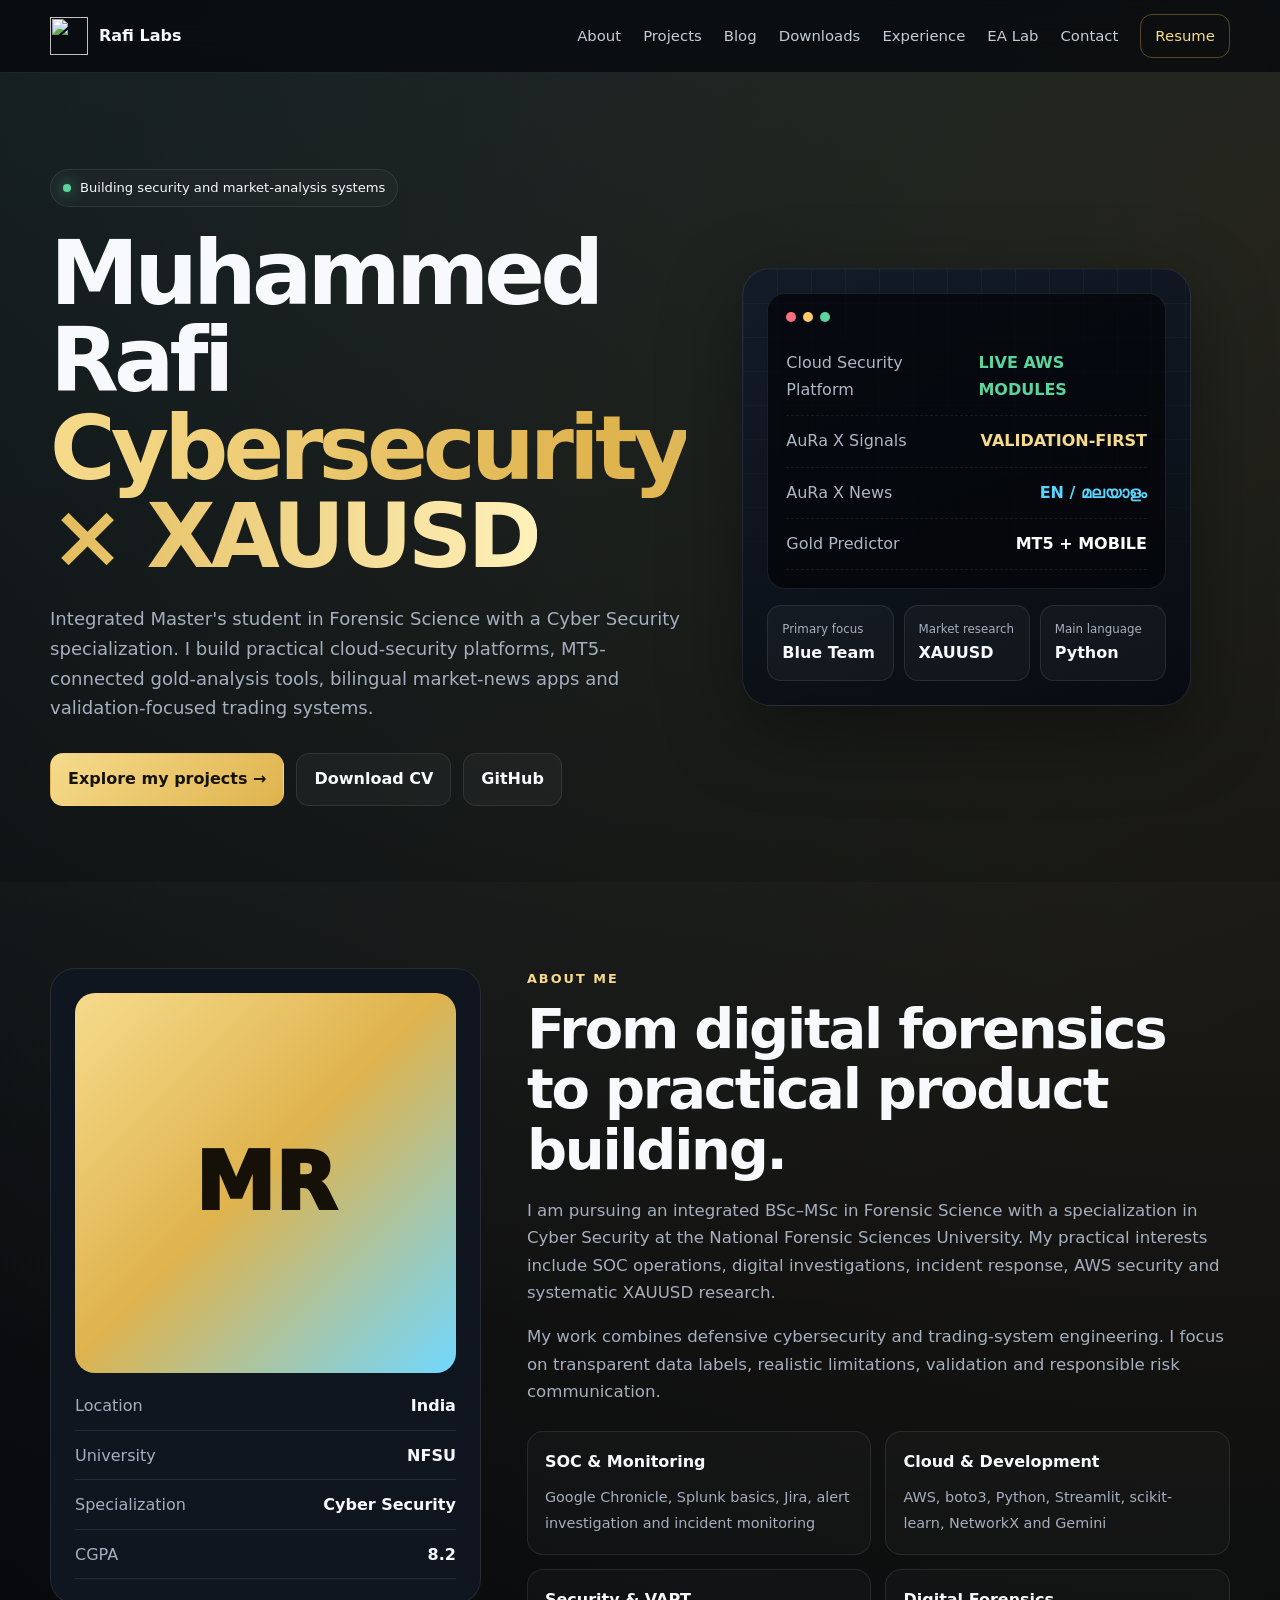
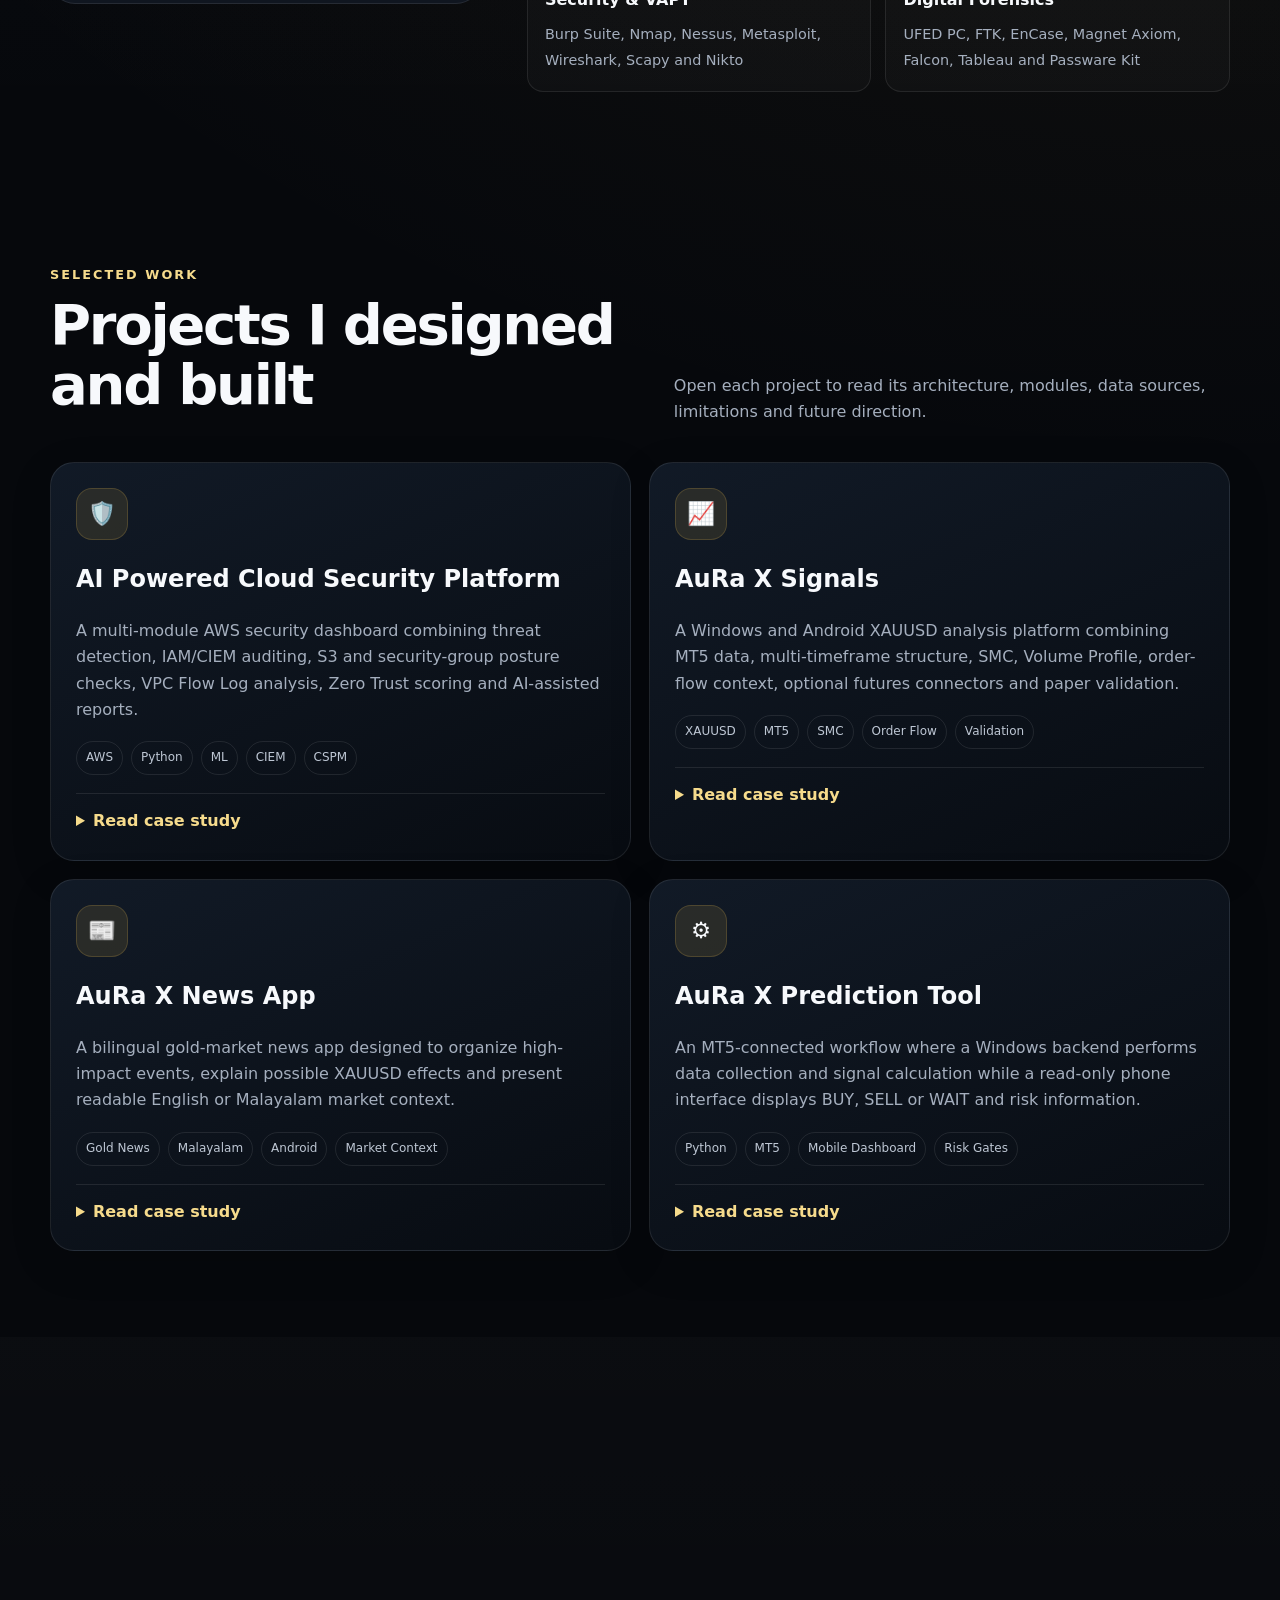
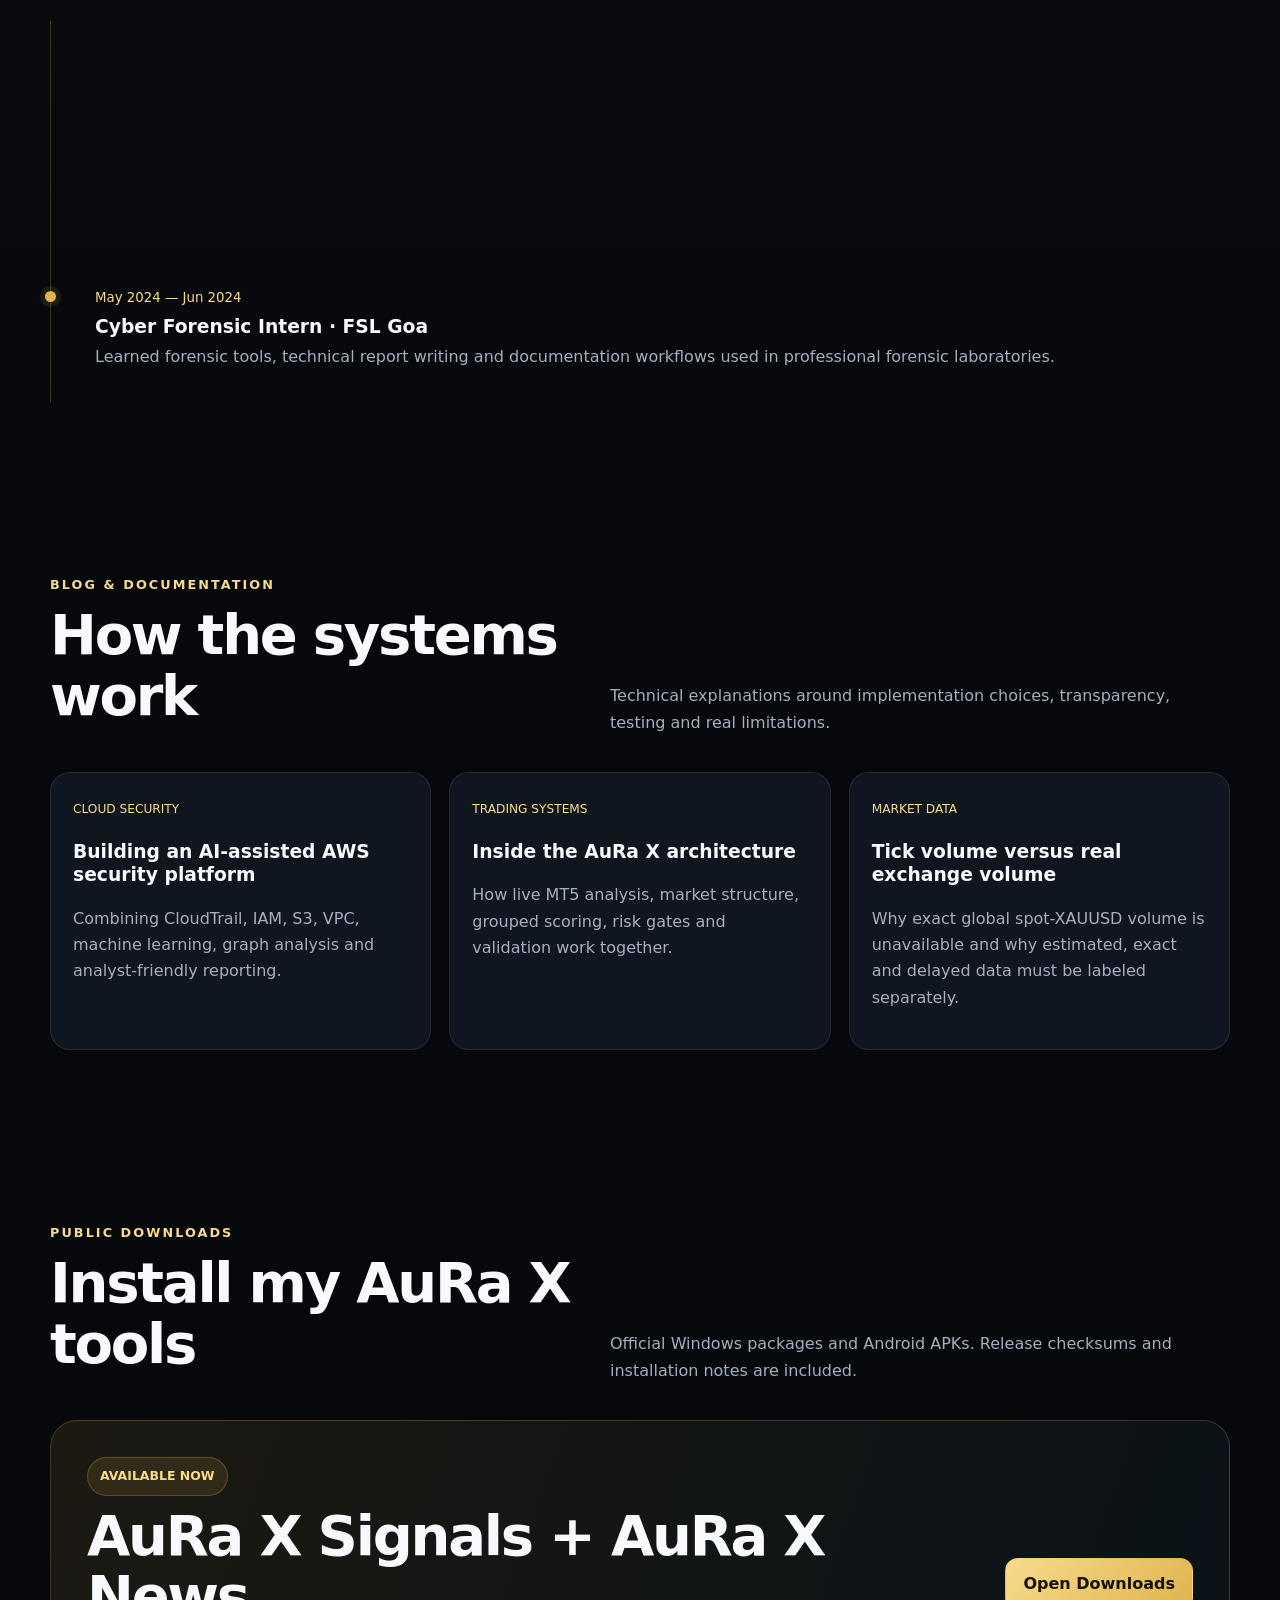
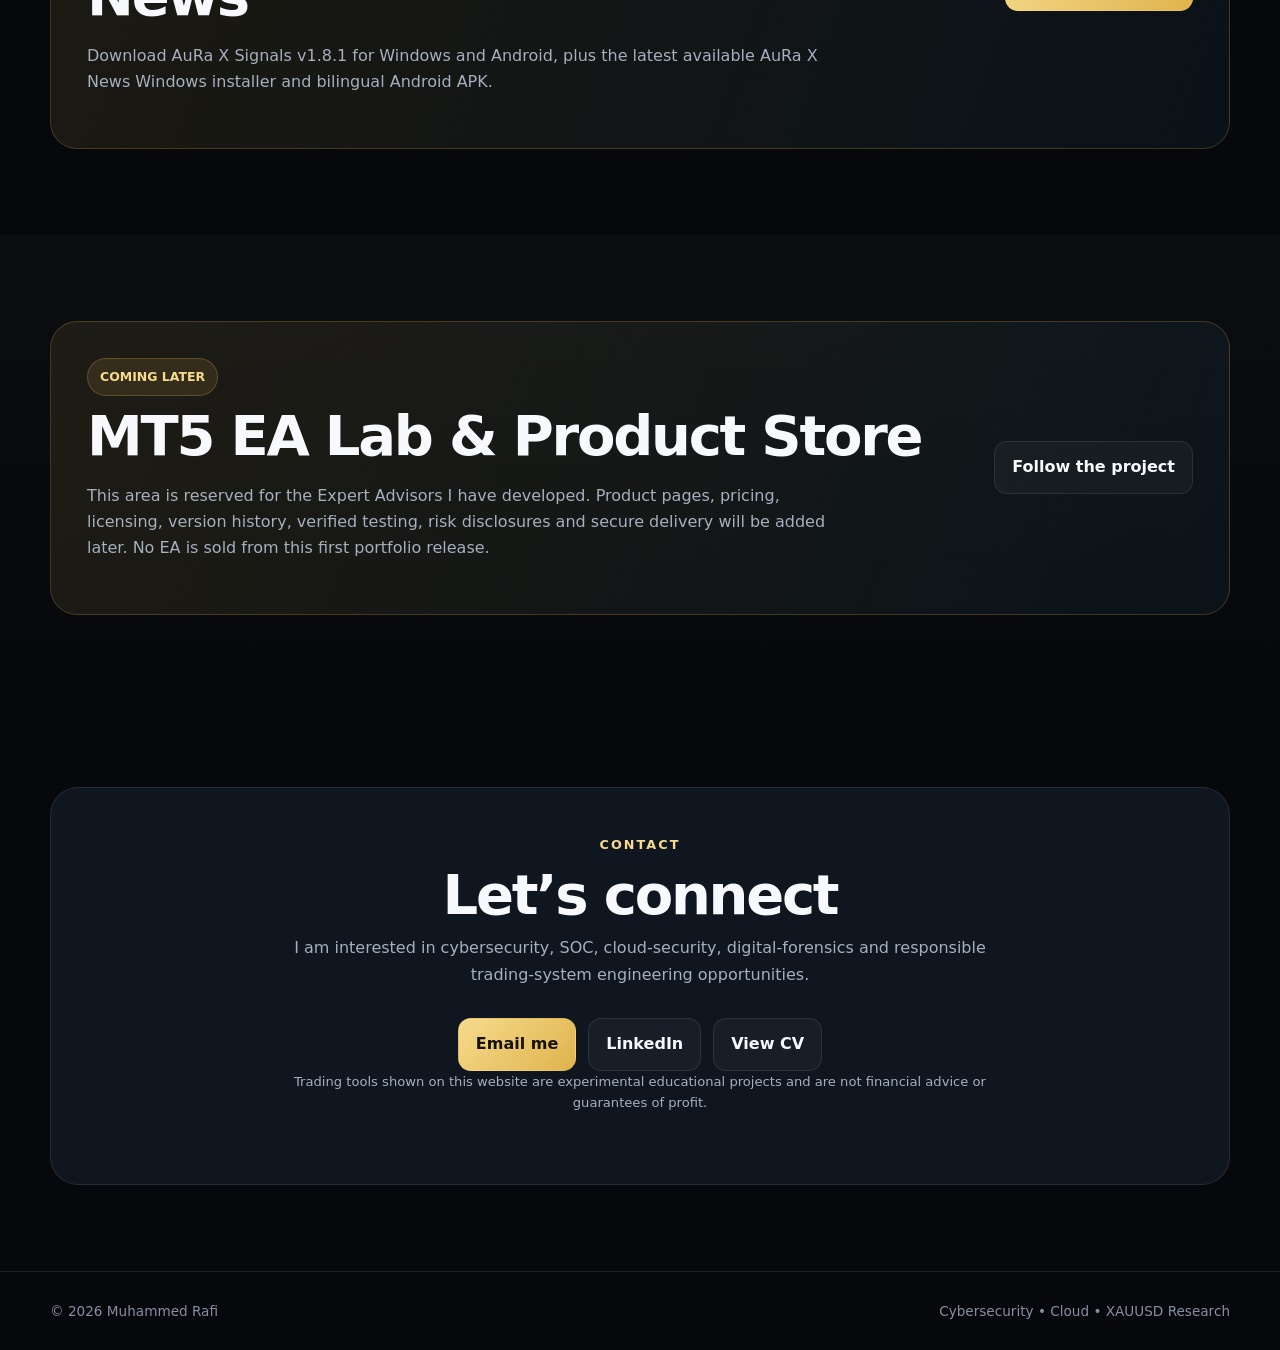
==== index.html @ 415333b8 "Add files via upload" ====
<!doctype html><html lang="en"><head><meta charset="utf-8"><meta name="viewport" content="width=device-width,initial-scale=1"><meta name="description" content="Muhammed Rafi's cybersecurity, cloud security and XAUUSD project portfolio."><meta name="theme-color" content="#06080c"><title>Muhammed Rafi | Cybersecurity & XAUUSD Systems</title><link rel="icon" href="assets/favicon.svg"><link rel="stylesheet" href="styles.css"></head><body><a class="skip" href="#main">Skip to content</a><header class="header"><div class="container nav"><a class="brand" href="#home"><img src="assets/favicon.svg" alt=""><span>Rafi Labs</span></a><button class="menu" aria-label="Open menu" aria-expanded="false">☰</button><nav class="links"><a href="#about">About</a><a href="#projects">Projects</a><a href="#blog">Blog</a><a href="downloads.html">Downloads</a><a href="#experience">Experience</a><a href="#ea">EA Lab</a><a href="#contact">Contact</a><a class="nav-cta" href="assets/Muhammed-Rafi-CV.pdf" target="_blank" rel="noopener">Resume</a></nav></div></header><main id="main"><section class="hero" id="home"><div class="container hero-grid"><div class="reveal"><span class="eyebrow"><span class="dot"></span> Building security and market-analysis systems</span><h1>Muhammed Rafi<br><span class="gradient">Cybersecurity × XAUUSD</span></h1><p class="hero-copy">Integrated Master's student in Forensic Science with a Cyber Security specialization. I build practical cloud-security platforms, MT5-connected gold-analysis tools, bilingual market-news apps and validation-focused trading systems.</p><div class="actions"><a class="btn btn-primary" href="#projects">Explore my projects →</a><a class="btn" href="assets/Muhammed-Rafi-CV.pdf" target="_blank" rel="noopener">Download CV</a><a class="btn" href="https://github.com/klrrafi20-crypto" target="_blank" rel="noopener">GitHub</a></div></div><div class="hero-panel reveal"><div class="terminal"><div class="dots"><i></i><i></i><i></i></div><div class="term"><span>Cloud Security Platform</span><strong class="green">LIVE AWS MODULES</strong></div><div class="term"><span>AuRa X Signals</span><strong class="gold">VALIDATION-FIRST</strong></div><div class="term"><span>AuRa X News</span><strong class="cyan">EN / മലയാളം</strong></div><div class="term"><span>Gold Predictor</span><strong>MT5 + MOBILE</strong></div></div><div class="mini-grid"><div class="mini"><span>Primary focus</span><strong>Blue Team</strong></div><div class="mini"><span>Market research</span><strong>XAUUSD</strong></div><div class="mini"><span>Main language</span><strong>Python</strong></div></div></div></div></section>
<section class="section soft" id="about"><div class="container about-grid"><div class="profile reveal"><div class="avatar">MR</div><div class="meta"><div><span>Location</span><strong>India</strong></div><div><span>University</span><strong>NFSU</strong></div><div><span>Specialization</span><strong>Cyber Security</strong></div><div><span>CGPA</span><strong>8.2</strong></div></div></div><div class="copy reveal"><div class="kicker">About me</div><h2>From digital forensics to practical product building.</h2><p>I am pursuing an integrated BSc–MSc in Forensic Science with a specialization in Cyber Security at the National Forensic Sciences University. My practical interests include SOC operations, digital investigations, incident response, AWS security and systematic XAUUSD research.</p><p>My work combines defensive cybersecurity and trading-system engineering. I focus on transparent data labels, realistic limitations, validation and responsible risk communication.</p><div class="skills"><div class="skill"><strong>SOC & Monitoring</strong><span>Google Chronicle, Splunk basics, Jira, alert investigation and incident monitoring</span></div><div class="skill"><strong>Cloud & Development</strong><span>AWS, boto3, Python, Streamlit, scikit-learn, NetworkX and Gemini</span></div><div class="skill"><strong>Security & VAPT</strong><span>Burp Suite, Nmap, Nessus, Metasploit, Wireshark, Scapy and Nikto</span></div><div class="skill"><strong>Digital Forensics</strong><span>UFED PC, FTK, EnCase, Magnet Axiom, Falcon, Tableau and Passware Kit</span></div></div></div></div></section>
<section class="section" id="projects"><div class="container"><div class="head reveal"><div><div class="kicker">Selected work</div><h2>Projects I designed and built</h2></div><p>Open each project to read its architecture, modules, data sources, limitations and future direction.</p></div><div class="projects">
<article class="card reveal"><div class="icon">🛡️</div><h3>AI Powered Cloud Security Platform</h3><p>A multi-module AWS security dashboard combining threat detection, IAM/CIEM auditing, S3 and security-group posture checks, VPC Flow Log analysis, Zero Trust scoring and AI-assisted reports.</p><div class="tags"><span class="tag">AWS</span><span class="tag">Python</span><span class="tag">ML</span><span class="tag">CIEM</span><span class="tag">CSPM</span></div><details class="details"><summary>Read case study</summary><h4>Core modules</h4><ul><li>CloudTrail threat detection with supervised and unsupervised paths</li><li>IAM audit, over-privilege and shadow-admin checks</li><li>S3 public-exposure and security-group scans</li><li>VPC Flow Log analysis and Zero Trust identity scoring</li><li>AI-generated explanations and incident summaries</li></ul><div class="arch"><div class="node">AWS IAM · S3 · EC2 · VPC · CloudTrail</div><div class="arrow">↓</div><div class="node">boto3 + feature engineering</div><div class="arrow">↓</div><div class="node">Random Forest · Isolation Forest · rule checks</div><div class="arrow">↓</div><div class="node">Streamlit dashboard + Gemini reports</div></div><p>The supervised login classifier uses synthetic data, while real CloudTrail activity uses anomaly detection and rules. It is a portfolio project, not a managed production security service.</p><img class="graph" src="assets/iam-relationship-graph.png" alt="IAM user to policy relationship graph"></details></article>
<article class="card reveal"><div class="icon">📈</div><h3>AuRa X Signals</h3><p>A Windows and Android XAUUSD analysis platform combining MT5 data, multi-timeframe structure, SMC, Volume Profile, order-flow context, optional futures connectors and paper validation.</p><div class="tags"><span class="tag">XAUUSD</span><span class="tag">MT5</span><span class="tag">SMC</span><span class="tag">Order Flow</span><span class="tag">Validation</span></div><details class="details"><summary>Read case study</summary><h4>Main tabs</h4><ul><li>Dashboard and Trade Plan</li><li>Multi-Timeframe Analysis</li><li>Smart Money and Volume Profile</li><li>Order Flow Lab and Global Flow</li><li>Institution Intelligence and Validation</li></ul><div class="arch"><div class="node">MT5 XAUUSD + optional GC/MGC + delayed public context</div><div class="arrow">↓</div><div class="node">Trend · structure · location · live flow</div><div class="arrow">↓</div><div class="node">Grouped scoring + data-quality gates</div><div class="arrow">↓</div><div class="node">BUY · SELL · WAIT + paper journal</div></div><p>MT5 XAUUSD volume is labeled as broker-specific activity. Exact futures volume is shown only when a legitimate source is connected. Delayed CFTC, SEC or LBMA data is treated as context rather than a live entry trigger.</p></details></article>
<article class="card reveal"><div class="icon">📰</div><h3>AuRa X News App</h3><p>A bilingual gold-market news app designed to organize high-impact events, explain possible XAUUSD effects and present readable English or Malayalam market context.</p><div class="tags"><span class="tag">Gold News</span><span class="tag">Malayalam</span><span class="tag">Android</span><span class="tag">Market Context</span></div><details class="details"><summary>Read case study</summary><ul><li>High-impact event categorization</li><li>USD, yield, inflation and central-bank context</li><li>English and Malayalam explanations</li><li>Desktop and mobile-friendly news cards</li><li>Clear separation between facts, interpretation and uncertainty</li></ul><p>The app explains scenarios; it does not turn a headline into a guaranteed BUY or SELL signal.</p></details></article>
<article class="card reveal"><div class="icon">⚙️</div><h3>AuRa X Prediction Tool</h3><p>An MT5-connected workflow where a Windows backend performs data collection and signal calculation while a read-only phone interface displays BUY, SELL or WAIT and risk information.</p><div class="tags"><span class="tag">Python</span><span class="tag">MT5</span><span class="tag">Mobile Dashboard</span><span class="tag">Risk Gates</span></div><details class="details"><summary>Read case study</summary><div class="arch"><div class="node">MT5 price, candles, spread and tick activity</div><div class="arrow">↓</div><div class="node">Python feature calculations</div><div class="arrow">↓</div><div class="node">Grouped decision engine</div><div class="arrow">↓</div><div class="node">Spread, freshness and conflict gates</div><div class="arrow">↓</div><div class="node">Windows API → Android read-only display</div></div><p>The phone does not calculate a separate percentage. It displays the same backend result, reducing desktop/phone inconsistency. Weak or conflicting conditions should produce WAIT.</p></details></article>
</div></div></section>
<section class="section soft" id="experience"><div class="container"><div class="head reveal"><div><div class="kicker">Experience</div><h2>Security and forensic exposure</h2></div><p>Practical internship experience across SOC monitoring, vulnerability assessment and professional digital-forensics workflows.</p></div><div class="timeline"><article class="reveal"><small>Jan 2026 — May 2026</small><h3>Cyber Forensic Intern · RFSL Thrissur</h3><p>Worked with digital-investigation procedures and tools including UFED PC, Magnet Axiom, FTK, EnCase, Falcon, Tableau and Passware Kit.</p></article><article class="reveal"><small>May 2025 — Jul 2025</small><h3>Cyber Security Intern · Tecplix Technologies</h3><p>Monitored incidents and logs with Google Chronicle, learned Splunk fundamentals, performed assessments with Nessus and Burp Suite and used Jira for collaborative SOC work.</p></article><article class="reveal"><small>May 2024 — Jun 2024</small><h3>Cyber Forensic Intern · FSL Goa</h3><p>Learned forensic tools, technical report writing and documentation workflows used in professional forensic laboratories.</p></article></div></div></section>
<section class="section" id="blog"><div class="container"><div class="head reveal"><div><div class="kicker">Blog & documentation</div><h2>How the systems work</h2></div><p>Technical explanations around implementation choices, transparency, testing and real limitations.</p></div><div class="blog-grid"><article class="post reveal"><span>CLOUD SECURITY</span><h3>Building an AI-assisted AWS security platform</h3><p>Combining CloudTrail, IAM, S3, VPC, machine learning, graph analysis and analyst-friendly reporting.</p></article><article class="post reveal"><span>TRADING SYSTEMS</span><h3>Inside the AuRa X architecture</h3><p>How live MT5 analysis, market structure, grouped scoring, risk gates and validation work together.</p></article><article class="post reveal"><span>MARKET DATA</span><h3>Tick volume versus real exchange volume</h3><p>Why exact global spot-XAUUSD volume is unavailable and why estimated, exact and delayed data must be labeled separately.</p></article></div></div></section>

<section class="section" id="downloads">
  <div class="container">
    <div class="head reveal">
      <div><div class="kicker">Public downloads</div><h2>Install my AuRa X tools</h2></div>
      <p>Official Windows packages and Android APKs. Release checksums and installation notes are included.</p>
    </div>
    <div class="ea reveal">
      <div>
        <span class="status">AVAILABLE NOW</span>
        <h2>AuRa X Signals + AuRa X News</h2>
        <p>Download AuRa X Signals v1.8.1 for Windows and Android, plus the latest available AuRa X News Windows installer and bilingual Android APK.</p>
      </div>
      <a class="btn btn-primary" href="downloads.html">Open Downloads</a>
    </div>
  </div>
</section>
<section class="section soft" id="ea"><div class="container ea reveal"><div><span class="status">COMING LATER</span><h2>MT5 EA Lab & Product Store</h2><p>This area is reserved for the Expert Advisors I have developed. Product pages, pricing, licensing, version history, verified testing, risk disclosures and secure delivery will be added later. No EA is sold from this first portfolio release.</p></div><a class="btn" href="#contact">Follow the project</a></div></section>
<section class="section" id="contact"><div class="container contact reveal"><div class="kicker">Contact</div><h2>Let’s connect</h2><p>I am interested in cybersecurity, SOC, cloud-security, digital-forensics and responsible trading-system engineering opportunities.</p><div class="actions" style="justify-content:center"><a class="btn btn-primary" href="mailto:rafiklrwork@gmail.com">Email me</a><a class="btn" href="https://linkedin.com/in/muhammed-rafi-a1781718a" target="_blank" rel="noopener">LinkedIn</a><a class="btn" href="assets/Muhammed-Rafi-CV.pdf" target="_blank" rel="noopener">View CV</a></div><p class="disclaimer">Trading tools shown on this website are experimental educational projects and are not financial advice or guarantees of profit.</p></div></section></main><footer class="footer"><div class="container footer-row"><div>© <span id="year"></span> Muhammed Rafi</div><div>Cybersecurity • Cloud • XAUUSD Research</div></div></footer><script src="script.js"></script></body></html>
---- styles.css ----
:root{--bg:#06080c;--bg2:#0a0e15;--panel:#101620;--panel2:#141c28;--line:rgba(255,255,255,.09);--text:#f7f9fc;--muted:#a5afbe;--gold:#dfb34d;--gold2:#f6db8c;--cyan:#5ad5ff;--green:#5bd59d;--max:1180px;--shadow:0 24px 80px rgba(0,0,0,.38)}
*{box-sizing:border-box}html{scroll-behavior:smooth}body{margin:0;color:var(--text);background:radial-gradient(circle at 12% -10%,rgba(90,213,255,.12),transparent 29%),radial-gradient(circle at 96% 3%,rgba(223,179,77,.13),transparent 31%),var(--bg);font-family:Inter,ui-sans-serif,system-ui,-apple-system,BlinkMacSystemFont,"Segoe UI",sans-serif;line-height:1.65}a{color:inherit;text-decoration:none}img{max-width:100%;display:block}.container{width:min(var(--max),calc(100% - 36px));margin:auto}.skip{position:absolute;left:-9999px;top:8px;background:#fff;color:#000;padding:8px 12px;z-index:100}.skip:focus{left:8px}.header{position:sticky;top:0;z-index:50;background:rgba(6,8,12,.76);border-bottom:1px solid var(--line);backdrop-filter:blur(18px)}.nav{height:72px;display:flex;align-items:center;justify-content:space-between;gap:24px}.brand{display:flex;align-items:center;gap:11px;font-weight:900}.brand img{width:38px;height:38px}.links{display:flex;align-items:center;gap:22px;font-size:.93rem;color:#c4ccd8}.links a:hover{color:var(--gold2)}.nav-cta{border:1px solid rgba(223,179,77,.35);padding:9px 14px;border-radius:12px;color:var(--gold2)}.menu{display:none;border:0;background:none;color:#fff;font-size:1.55rem}.hero{padding:96px 0 76px}.hero-grid{display:grid;grid-template-columns:1.08fr .92fr;gap:56px;align-items:center}.eyebrow{display:inline-flex;align-items:center;gap:9px;border:1px solid var(--line);border-radius:999px;padding:7px 12px;background:rgba(255,255,255,.025);font-size:.82rem}.dot{width:8px;height:8px;border-radius:50%;background:var(--green);box-shadow:0 0 16px var(--green)}h1{font-size:clamp(2.75rem,7vw,5.7rem);line-height:.98;letter-spacing:-.055em;margin:23px 0}h2{font-size:clamp(2rem,5vw,3.5rem);line-height:1.08;letter-spacing:-.04em;margin:10px 0}h3{line-height:1.25}.gradient{background:linear-gradient(90deg,var(--gold2),var(--gold),#fff1ba);-webkit-background-clip:text;background-clip:text;color:transparent}.hero-copy{max-width:720px;color:var(--muted);font-size:1.13rem}.actions{display:flex;flex-wrap:wrap;gap:12px;margin-top:30px}.btn{display:inline-flex;align-items:center;justify-content:center;gap:8px;border:1px solid var(--line);border-radius:13px;padding:12px 17px;background:rgba(255,255,255,.035);font-weight:800;transition:.2s}.btn:hover{transform:translateY(-2px)}.btn-primary{border-color:transparent;color:#171208;background:linear-gradient(135deg,var(--gold2),var(--gold))}.hero-panel{position:relative;padding:24px;min-height:430px;overflow:hidden;border:1px solid var(--line);border-radius:28px;background:linear-gradient(160deg,rgba(18,27,40,.96),rgba(8,12,18,.97));box-shadow:var(--shadow)}.hero-panel:before{content:"";position:absolute;inset:0;background-image:linear-gradient(rgba(255,255,255,.035) 1px,transparent 1px),linear-gradient(90deg,rgba(255,255,255,.035) 1px,transparent 1px);background-size:34px 34px;mask-image:linear-gradient(to bottom,#000,transparent 90%)}.terminal{position:relative;z-index:2;border:1px solid var(--line);border-radius:18px;background:rgba(3,5,9,.74);padding:18px}.dots{display:flex;gap:7px;margin-bottom:16px}.dots i{width:10px;height:10px;border-radius:50%;background:#5b6574}.dots i:nth-child(1){background:#ff6e80}.dots i:nth-child(2){background:#ffc965}.dots i:nth-child(3){background:#5bd49d}.term{display:flex;justify-content:space-between;gap:15px;border-bottom:1px dashed rgba(255,255,255,.08);padding:12px 0;color:#aeb7c5}.term strong{color:#fff}.term .green{color:var(--green)}.term .gold{color:var(--gold2)}.term .cyan{color:var(--cyan)}.mini-grid{position:relative;z-index:2;display:grid;grid-template-columns:repeat(3,1fr);gap:10px;margin-top:16px}.mini{border:1px solid var(--line);border-radius:14px;background:rgba(255,255,255,.035);padding:14px}.mini span{display:block;color:var(--muted);font-size:.74rem}.section{padding:86px 0}.soft{background:linear-gradient(180deg,rgba(255,255,255,.018),transparent)}.head{display:flex;align-items:end;justify-content:space-between;gap:30px;margin-bottom:36px}.head p{max-width:620px;color:var(--muted);margin:0}.kicker{font-weight:900;font-size:.8rem;letter-spacing:.16em;text-transform:uppercase;color:var(--gold2)}.about-grid{display:grid;grid-template-columns:.76fr 1.24fr;gap:46px;align-items:start}.profile{border:1px solid var(--line);border-radius:25px;background:var(--panel);padding:24px}.avatar{aspect-ratio:1;display:grid;place-items:center;border-radius:20px;font-size:5rem;font-weight:950;color:#151008;background:linear-gradient(135deg,var(--gold2),var(--gold) 48%,#71d8ff)}.meta{display:grid;gap:12px;margin-top:20px}.meta div{display:flex;justify-content:space-between;gap:18px;border-bottom:1px solid var(--line);padding-bottom:10px}.meta span{color:var(--muted)}.copy p{color:var(--muted);font-size:1.04rem}.skills{display:grid;grid-template-columns:repeat(2,1fr);gap:14px;margin-top:26px}.skill{border:1px solid var(--line);border-radius:16px;background:rgba(255,255,255,.025);padding:17px}.skill strong{display:block;margin-bottom:8px}.skill span{font-size:.9rem;color:var(--muted)}.projects{display:grid;grid-template-columns:repeat(2,minmax(0,1fr));gap:18px}.card{border:1px solid var(--line);border-radius:24px;padding:25px;background:linear-gradient(155deg,rgba(18,27,40,.96),rgba(8,12,18,.97));box-shadow:0 12px 40px rgba(0,0,0,.16)}.card h3{font-size:1.5rem}.card p,.card li{color:var(--muted)}.icon{width:52px;height:52px;display:grid;place-items:center;border-radius:16px;font-size:1.4rem;background:rgba(223,179,77,.12);border:1px solid rgba(223,179,77,.2)}.tags{display:flex;flex-wrap:wrap;gap:8px;margin:18px 0}.tag{border:1px solid var(--line);border-radius:999px;padding:6px 9px;color:#bec7d4;font-size:.75rem}.details{margin-top:18px;border-top:1px solid var(--line);padding-top:14px}.details summary{cursor:pointer;color:var(--gold2);font-weight:900}.arch{display:grid;gap:8px;margin:18px 0}.node{text-align:center;font-weight:800;padding:12px;border:1px solid var(--line);border-radius:12px;background:rgba(255,255,255,.035)}.arrow{text-align:center;color:var(--gold)}.graph{margin-top:18px;border-radius:18px;border:1px solid var(--line);background:#fff}.timeline{border-left:1px solid rgba(223,179,77,.25);padding-left:22px}.timeline article{position:relative;padding:0 0 32px 22px}.timeline article:before{content:"";position:absolute;left:-28px;top:7px;width:11px;height:11px;border-radius:50%;background:var(--gold);box-shadow:0 0 0 5px rgba(223,179,77,.1)}.timeline small{color:var(--gold2)}.timeline h3{margin:5px 0}.timeline p{margin:0;color:var(--muted)}.blog-grid{display:grid;grid-template-columns:repeat(3,minmax(0,1fr));gap:18px}.post{border:1px solid var(--line);border-radius:20px;background:var(--panel);padding:22px}.post span{font-size:.76rem;color:var(--gold2)}.post p{color:var(--muted)}.ea{display:grid;grid-template-columns:1fr auto;align-items:center;gap:24px;border:1px solid rgba(223,179,77,.23);border-radius:27px;padding:36px;background:linear-gradient(110deg,rgba(223,179,77,.1),rgba(90,213,255,.05))}.ea p{max-width:760px;color:var(--muted)}.status{display:inline-flex;border:1px solid rgba(223,179,77,.25);border-radius:999px;background:rgba(223,179,77,.12);color:var(--gold2);padding:8px 12px;font-size:.78rem;font-weight:900}.contact{text-align:center;border:1px solid var(--line);border-radius:28px;background:var(--panel);padding:46px}.contact p{max-width:700px;margin:0 auto 24px;color:var(--muted)}.footer{border-top:1px solid var(--line);padding:28px 0;color:#8490a0;font-size:.85rem}.footer-row{display:flex;justify-content:space-between;gap:20px}.reveal{opacity:0;transform:translateY(18px);transition:.55s}.reveal.visible{opacity:1;transform:none}.disclaimer{font-size:.82rem;color:#7f8a99}.table-wrap{overflow:auto;border:1px solid var(--line);border-radius:16px}table{width:100%;min-width:620px;border-collapse:collapse;background:var(--panel)}th,td{text-align:left;padding:12px 14px;border-bottom:1px solid var(--line)}th{color:var(--gold2)}td{color:#b7c1ce}
@media(max-width:930px){.hero-grid,.about-grid{grid-template-columns:1fr}.projects{grid-template-columns:1fr}.blog-grid{grid-template-columns:1fr 1fr}}
@media(max-width:720px){.container{width:min(var(--max),calc(100% - 24px))}.links{display:none;position:absolute;left:12px;right:12px;top:66px;flex-direction:column;align-items:stretch;background:#0d121b;border:1px solid var(--line);border-radius:18px;padding:14px;box-shadow:var(--shadow)}.links.open{display:flex}.menu{display:block}.hero{padding:66px 0 58px}.section{padding:64px 0}.mini-grid,.skills,.blog-grid{grid-template-columns:1fr}.head{display:block}.ea{grid-template-columns:1fr}.contact{padding:30px 20px}.footer-row{display:block}.hero-panel{padding:14px}.term{font-size:.84rem}}
@media(prefers-reduced-motion:reduce){*{transition:none!important;scroll-behavior:auto!important}}


.links a[aria-current="page"]{color:var(--gold2)}
.download-hero{padding-bottom:44px}
.download-section{padding-top:24px}
.download-notice{
 display:grid;grid-template-columns:190px 1fr auto;gap:22px;align-items:center;
 border:1px solid rgba(90,213,255,.22);border-radius:20px;
 background:rgba(90,213,255,.055);padding:22px;margin-bottom:22px
}
.download-notice h3{margin:4px 0 0}.download-notice p{margin:0;color:var(--muted)}
.download-list{display:grid;gap:22px}
.download-product{
 border:1px solid var(--line);border-radius:25px;padding:28px;
 background:linear-gradient(155deg,rgba(18,27,40,.96),rgba(8,12,18,.97));
 box-shadow:0 16px 50px rgba(0,0,0,.2)
}
.download-title{display:flex;gap:18px;align-items:flex-start;margin-bottom:24px}
.download-title .icon{flex:0 0 52px}
.download-title h2{font-size:2rem;margin:8px 0 5px}
.download-title p{margin:0;color:var(--muted)}
.platforms{display:grid;grid-template-columns:repeat(2,minmax(0,1fr));gap:14px}
.platform{
 min-height:270px;display:flex;flex-direction:column;align-items:flex-start;
 border:1px solid var(--line);border-radius:18px;background:rgba(255,255,255,.026);padding:20px
}
.platform>span{font-size:.74rem;letter-spacing:.12em;font-weight:900;color:var(--gold2)}
.platform h3{font-size:1.25rem;margin:10px 0}
.platform p{color:var(--muted);margin:0 0 20px}
.platform .btn{margin-top:auto}
.platform small{color:#7f8a99;margin-top:11px}
.locked{opacity:.92}
.locked-message{border:1px dashed rgba(223,179,77,.3);border-radius:17px;background:rgba(223,179,77,.055);padding:20px}
.locked-message p{margin-bottom:0;color:var(--muted)}
.install-help{
 margin-top:22px;display:grid;grid-template-columns:1fr auto;align-items:center;gap:24px;
 border:1px solid var(--line);border-radius:22px;background:var(--panel);padding:28px
}
.install-help h2{font-size:1.8rem;margin:5px 0}.install-help p{color:var(--muted);margin:0}
@media(max-width:860px){
 .download-notice{grid-template-columns:1fr}
 .platforms{grid-template-columns:1fr}
}
@media(max-width:650px){
 .download-product{padding:20px}
 .download-title{display:block}
 .download-title .icon{margin-bottom:14px}
 .install-help{grid-template-columns:1fr}
}
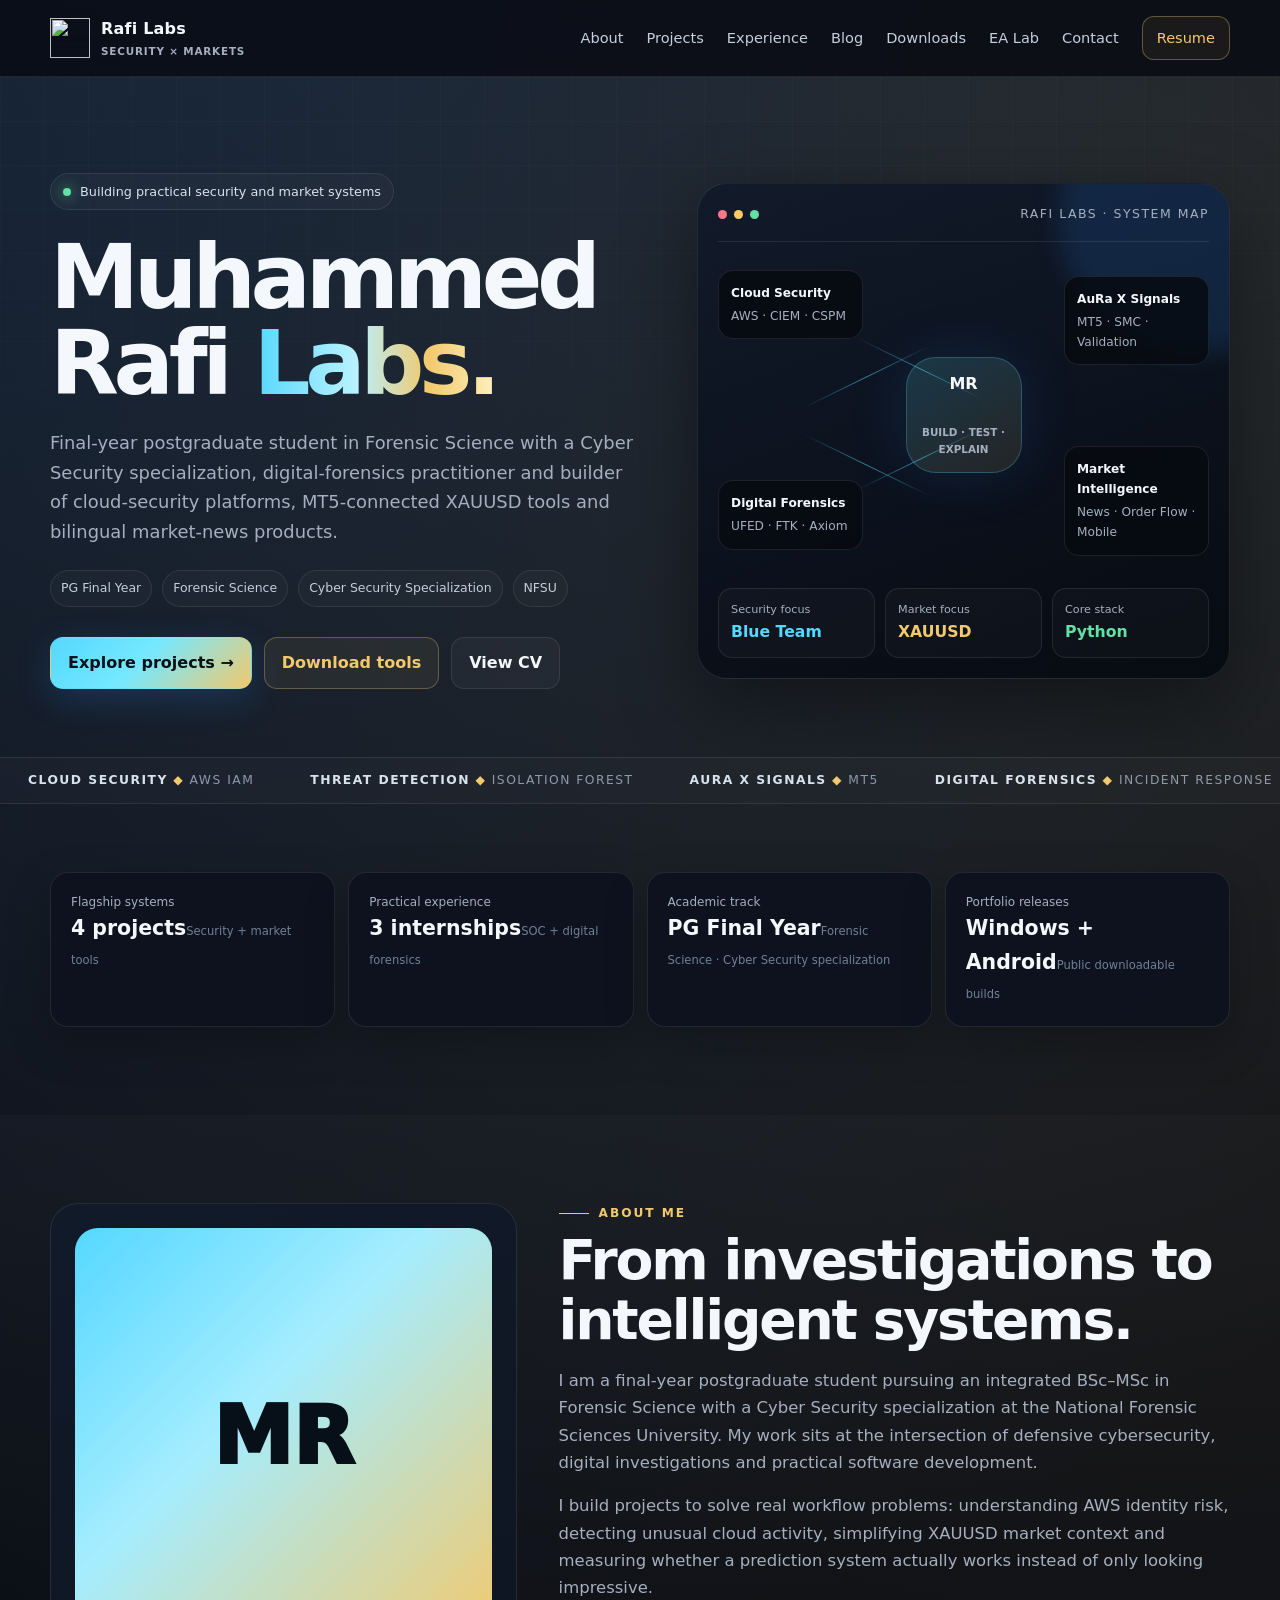
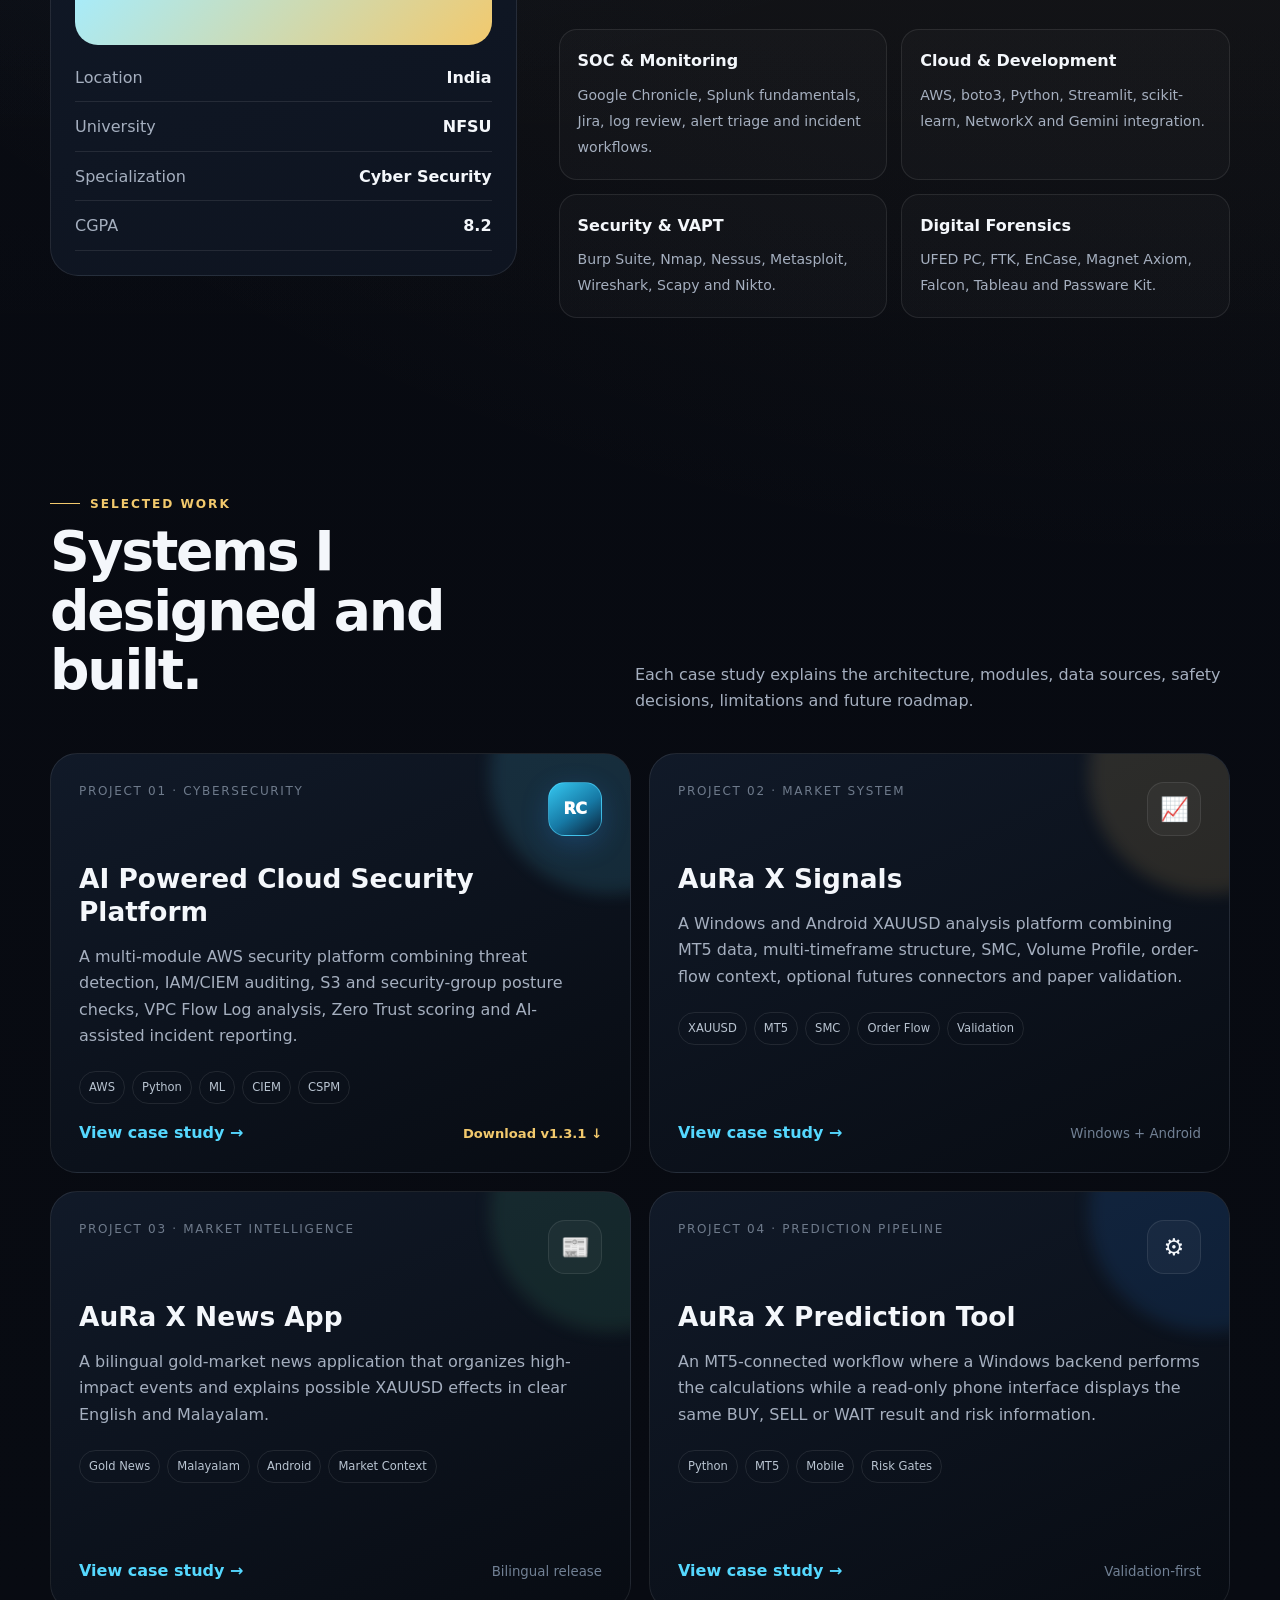
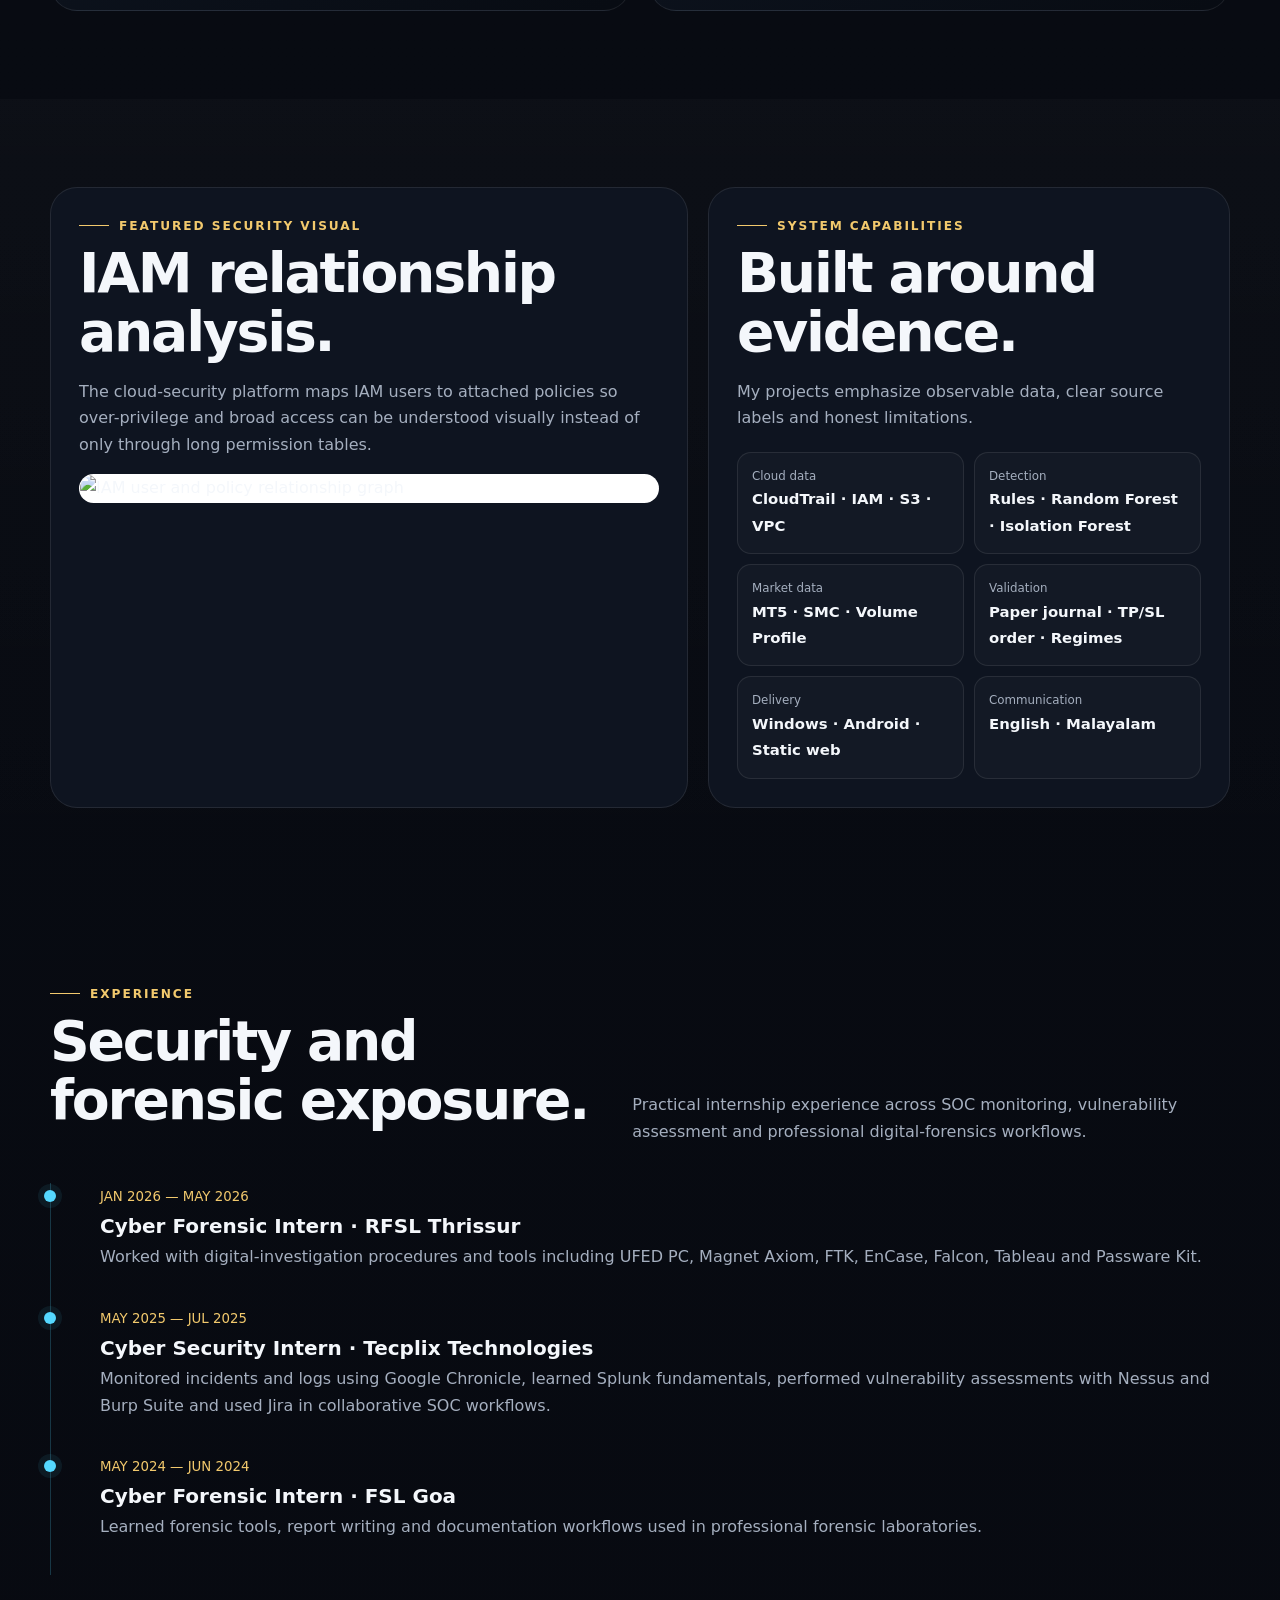
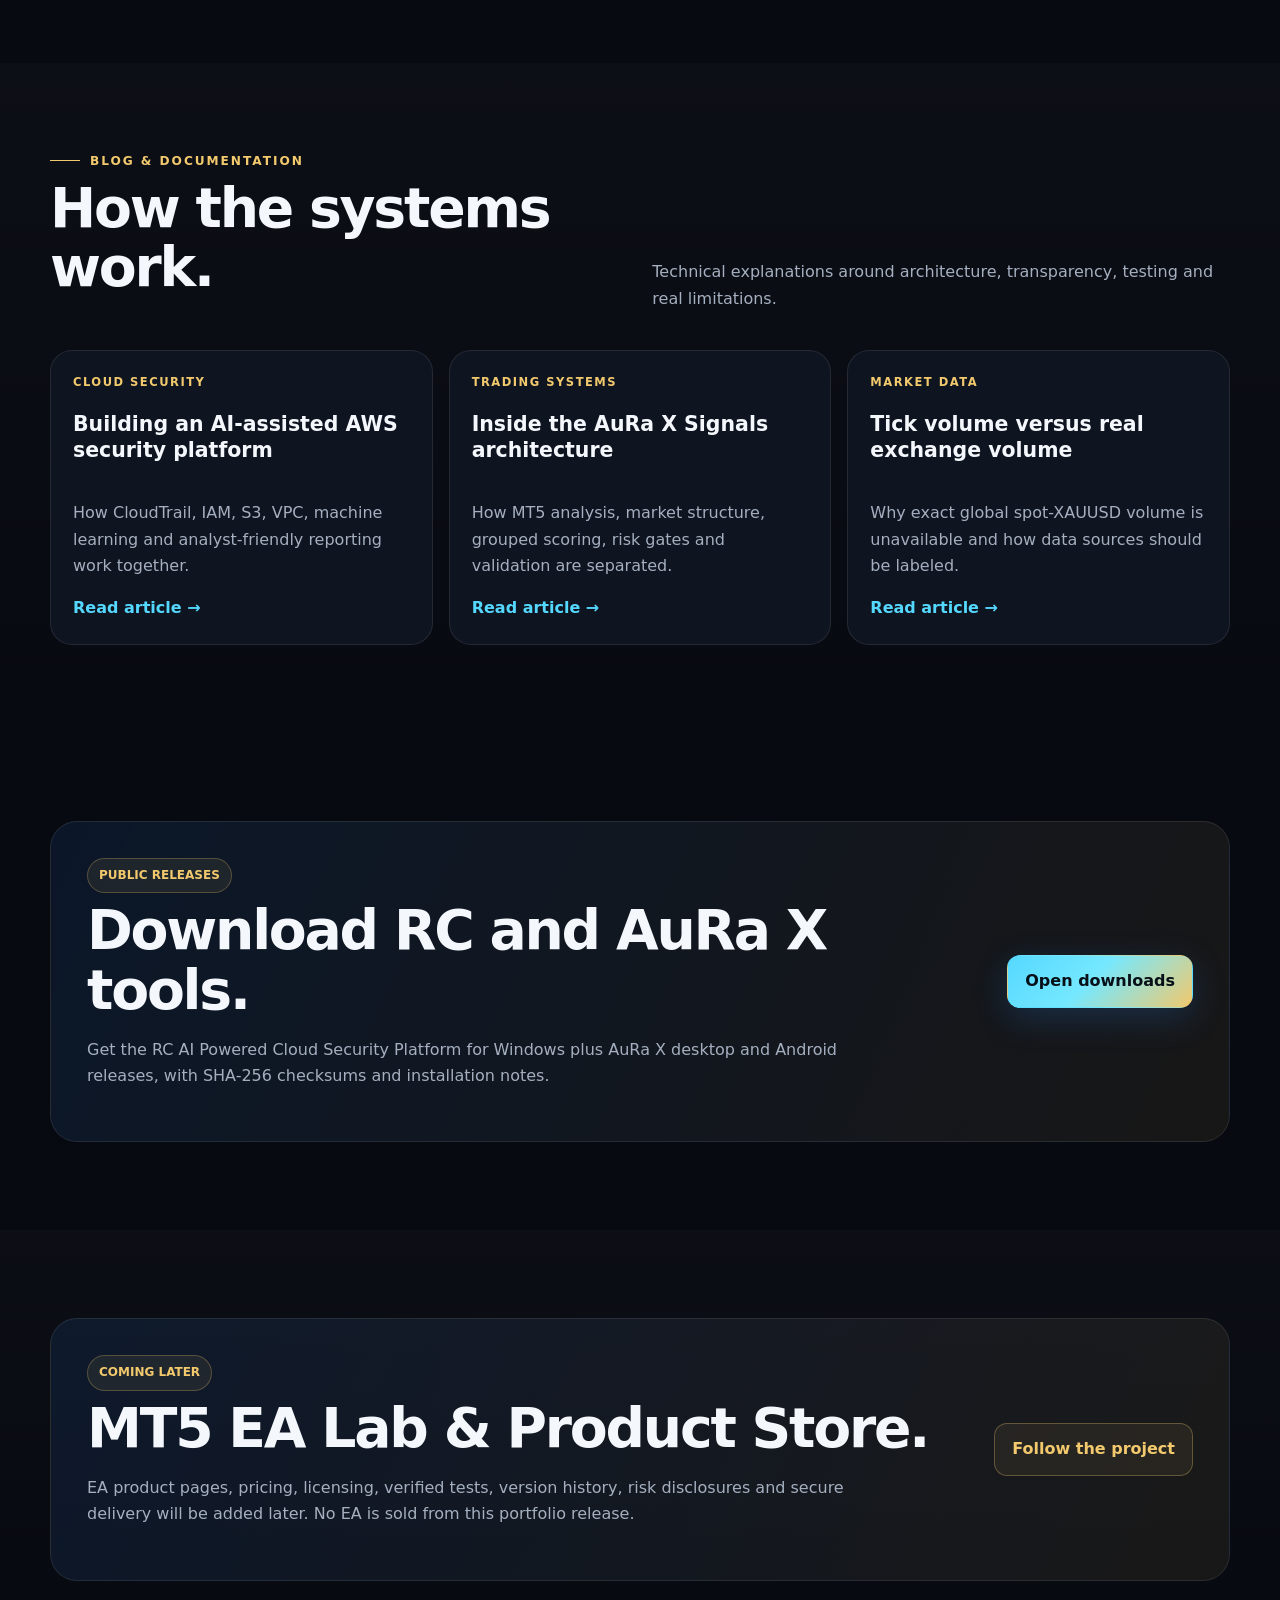
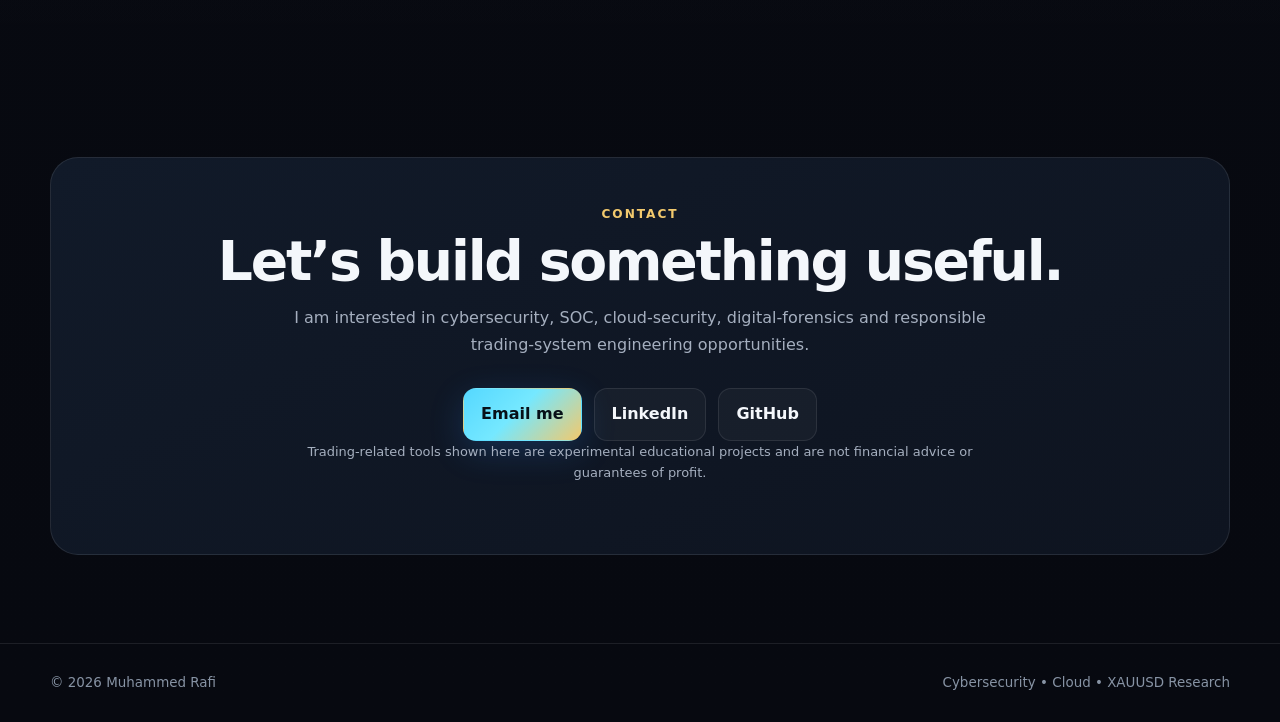
==== commit 9138799c: "Add files via upload" ====
--- a/index.html
+++ b/index.html
@@ -1,29 +1,530 @@
-<!doctype html><html lang="en"><head><meta charset="utf-8"><meta name="viewport" content="width=device-width,initial-scale=1"><meta name="description" content="Muhammed Rafi's cybersecurity, cloud security and XAUUSD project portfolio."><meta name="theme-color" content="#06080c"><title>Muhammed Rafi | Cybersecurity & XAUUSD Systems</title><link rel="icon" href="assets/favicon.svg"><link rel="stylesheet" href="styles.css"></head><body><a class="skip" href="#main">Skip to content</a><header class="header"><div class="container nav"><a class="brand" href="#home"><img src="assets/favicon.svg" alt=""><span>Rafi Labs</span></a><button class="menu" aria-label="Open menu" aria-expanded="false">☰</button><nav class="links"><a href="#about">About</a><a href="#projects">Projects</a><a href="#blog">Blog</a><a href="downloads.html">Downloads</a><a href="#experience">Experience</a><a href="#ea">EA Lab</a><a href="#contact">Contact</a><a class="nav-cta" href="assets/Muhammed-Rafi-CV.pdf" target="_blank" rel="noopener">Resume</a></nav></div></header><main id="main"><section class="hero" id="home"><div class="container hero-grid"><div class="reveal"><span class="eyebrow"><span class="dot"></span> Building security and market-analysis systems</span><h1>Muhammed Rafi<br><span class="gradient">Cybersecurity × XAUUSD</span></h1><p class="hero-copy">Integrated Master's student in Forensic Science with a Cyber Security specialization. I build practical cloud-security platforms, MT5-connected gold-analysis tools, bilingual market-news apps and validation-focused trading systems.</p><div class="actions"><a class="btn btn-primary" href="#projects">Explore my projects →</a><a class="btn" href="assets/Muhammed-Rafi-CV.pdf" target="_blank" rel="noopener">Download CV</a><a class="btn" href="https://github.com/klrrafi20-crypto" target="_blank" rel="noopener">GitHub</a></div></div><div class="hero-panel reveal"><div class="terminal"><div class="dots"><i></i><i></i><i></i></div><div class="term"><span>Cloud Security Platform</span><strong class="green">LIVE AWS MODULES</strong></div><div class="term"><span>AuRa X Signals</span><strong class="gold">VALIDATION-FIRST</strong></div><div class="term"><span>AuRa X News</span><strong class="cyan">EN / മലയാളം</strong></div><div class="term"><span>Gold Predictor</span><strong>MT5 + MOBILE</strong></div></div><div class="mini-grid"><div class="mini"><span>Primary focus</span><strong>Blue Team</strong></div><div class="mini"><span>Market research</span><strong>XAUUSD</strong></div><div class="mini"><span>Main language</span><strong>Python</strong></div></div></div></div></section>
-<section class="section soft" id="about"><div class="container about-grid"><div class="profile reveal"><div class="avatar">MR</div><div class="meta"><div><span>Location</span><strong>India</strong></div><div><span>University</span><strong>NFSU</strong></div><div><span>Specialization</span><strong>Cyber Security</strong></div><div><span>CGPA</span><strong>8.2</strong></div></div></div><div class="copy reveal"><div class="kicker">About me</div><h2>From digital forensics to practical product building.</h2><p>I am pursuing an integrated BSc–MSc in Forensic Science with a specialization in Cyber Security at the National Forensic Sciences University. My practical interests include SOC operations, digital investigations, incident response, AWS security and systematic XAUUSD research.</p><p>My work combines defensive cybersecurity and trading-system engineering. I focus on transparent data labels, realistic limitations, validation and responsible risk communication.</p><div class="skills"><div class="skill"><strong>SOC & Monitoring</strong><span>Google Chronicle, Splunk basics, Jira, alert investigation and incident monitoring</span></div><div class="skill"><strong>Cloud & Development</strong><span>AWS, boto3, Python, Streamlit, scikit-learn, NetworkX and Gemini</span></div><div class="skill"><strong>Security & VAPT</strong><span>Burp Suite, Nmap, Nessus, Metasploit, Wireshark, Scapy and Nikto</span></div><div class="skill"><strong>Digital Forensics</strong><span>UFED PC, FTK, EnCase, Magnet Axiom, Falcon, Tableau and Passware Kit</span></div></div></div></div></section>
-<section class="section" id="projects"><div class="container"><div class="head reveal"><div><div class="kicker">Selected work</div><h2>Projects I designed and built</h2></div><p>Open each project to read its architecture, modules, data sources, limitations and future direction.</p></div><div class="projects">
-<article class="card reveal"><div class="icon">🛡️</div><h3>AI Powered Cloud Security Platform</h3><p>A multi-module AWS security dashboard combining threat detection, IAM/CIEM auditing, S3 and security-group posture checks, VPC Flow Log analysis, Zero Trust scoring and AI-assisted reports.</p><div class="tags"><span class="tag">AWS</span><span class="tag">Python</span><span class="tag">ML</span><span class="tag">CIEM</span><span class="tag">CSPM</span></div><details class="details"><summary>Read case study</summary><h4>Core modules</h4><ul><li>CloudTrail threat detection with supervised and unsupervised paths</li><li>IAM audit, over-privilege and shadow-admin checks</li><li>S3 public-exposure and security-group scans</li><li>VPC Flow Log analysis and Zero Trust identity scoring</li><li>AI-generated explanations and incident summaries</li></ul><div class="arch"><div class="node">AWS IAM · S3 · EC2 · VPC · CloudTrail</div><div class="arrow">↓</div><div class="node">boto3 + feature engineering</div><div class="arrow">↓</div><div class="node">Random Forest · Isolation Forest · rule checks</div><div class="arrow">↓</div><div class="node">Streamlit dashboard + Gemini reports</div></div><p>The supervised login classifier uses synthetic data, while real CloudTrail activity uses anomaly detection and rules. It is a portfolio project, not a managed production security service.</p><img class="graph" src="assets/iam-relationship-graph.png" alt="IAM user to policy relationship graph"></details></article>
-<article class="card reveal"><div class="icon">📈</div><h3>AuRa X Signals</h3><p>A Windows and Android XAUUSD analysis platform combining MT5 data, multi-timeframe structure, SMC, Volume Profile, order-flow context, optional futures connectors and paper validation.</p><div class="tags"><span class="tag">XAUUSD</span><span class="tag">MT5</span><span class="tag">SMC</span><span class="tag">Order Flow</span><span class="tag">Validation</span></div><details class="details"><summary>Read case study</summary><h4>Main tabs</h4><ul><li>Dashboard and Trade Plan</li><li>Multi-Timeframe Analysis</li><li>Smart Money and Volume Profile</li><li>Order Flow Lab and Global Flow</li><li>Institution Intelligence and Validation</li></ul><div class="arch"><div class="node">MT5 XAUUSD + optional GC/MGC + delayed public context</div><div class="arrow">↓</div><div class="node">Trend · structure · location · live flow</div><div class="arrow">↓</div><div class="node">Grouped scoring + data-quality gates</div><div class="arrow">↓</div><div class="node">BUY · SELL · WAIT + paper journal</div></div><p>MT5 XAUUSD volume is labeled as broker-specific activity. Exact futures volume is shown only when a legitimate source is connected. Delayed CFTC, SEC or LBMA data is treated as context rather than a live entry trigger.</p></details></article>
-<article class="card reveal"><div class="icon">📰</div><h3>AuRa X News App</h3><p>A bilingual gold-market news app designed to organize high-impact events, explain possible XAUUSD effects and present readable English or Malayalam market context.</p><div class="tags"><span class="tag">Gold News</span><span class="tag">Malayalam</span><span class="tag">Android</span><span class="tag">Market Context</span></div><details class="details"><summary>Read case study</summary><ul><li>High-impact event categorization</li><li>USD, yield, inflation and central-bank context</li><li>English and Malayalam explanations</li><li>Desktop and mobile-friendly news cards</li><li>Clear separation between facts, interpretation and uncertainty</li></ul><p>The app explains scenarios; it does not turn a headline into a guaranteed BUY or SELL signal.</p></details></article>
-<article class="card reveal"><div class="icon">⚙️</div><h3>AuRa X Prediction Tool</h3><p>An MT5-connected workflow where a Windows backend performs data collection and signal calculation while a read-only phone interface displays BUY, SELL or WAIT and risk information.</p><div class="tags"><span class="tag">Python</span><span class="tag">MT5</span><span class="tag">Mobile Dashboard</span><span class="tag">Risk Gates</span></div><details class="details"><summary>Read case study</summary><div class="arch"><div class="node">MT5 price, candles, spread and tick activity</div><div class="arrow">↓</div><div class="node">Python feature calculations</div><div class="arrow">↓</div><div class="node">Grouped decision engine</div><div class="arrow">↓</div><div class="node">Spread, freshness and conflict gates</div><div class="arrow">↓</div><div class="node">Windows API → Android read-only display</div></div><p>The phone does not calculate a separate percentage. It displays the same backend result, reducing desktop/phone inconsistency. Weak or conflicting conditions should produce WAIT.</p></details></article>
-</div></div></section>
-<section class="section soft" id="experience"><div class="container"><div class="head reveal"><div><div class="kicker">Experience</div><h2>Security and forensic exposure</h2></div><p>Practical internship experience across SOC monitoring, vulnerability assessment and professional digital-forensics workflows.</p></div><div class="timeline"><article class="reveal"><small>Jan 2026 — May 2026</small><h3>Cyber Forensic Intern · RFSL Thrissur</h3><p>Worked with digital-investigation procedures and tools including UFED PC, Magnet Axiom, FTK, EnCase, Falcon, Tableau and Passware Kit.</p></article><article class="reveal"><small>May 2025 — Jul 2025</small><h3>Cyber Security Intern · Tecplix Technologies</h3><p>Monitored incidents and logs with Google Chronicle, learned Splunk fundamentals, performed assessments with Nessus and Burp Suite and used Jira for collaborative SOC work.</p></article><article class="reveal"><small>May 2024 — Jun 2024</small><h3>Cyber Forensic Intern · FSL Goa</h3><p>Learned forensic tools, technical report writing and documentation workflows used in professional forensic laboratories.</p></article></div></div></section>
-<section class="section" id="blog"><div class="container"><div class="head reveal"><div><div class="kicker">Blog & documentation</div><h2>How the systems work</h2></div><p>Technical explanations around implementation choices, transparency, testing and real limitations.</p></div><div class="blog-grid"><article class="post reveal"><span>CLOUD SECURITY</span><h3>Building an AI-assisted AWS security platform</h3><p>Combining CloudTrail, IAM, S3, VPC, machine learning, graph analysis and analyst-friendly reporting.</p></article><article class="post reveal"><span>TRADING SYSTEMS</span><h3>Inside the AuRa X architecture</h3><p>How live MT5 analysis, market structure, grouped scoring, risk gates and validation work together.</p></article><article class="post reveal"><span>MARKET DATA</span><h3>Tick volume versus real exchange volume</h3><p>Why exact global spot-XAUUSD volume is unavailable and why estimated, exact and delayed data must be labeled separately.</p></article></div></div></section>
-
-<section class="section" id="downloads">
-  <div class="container">
-    <div class="head reveal">
-      <div><div class="kicker">Public downloads</div><h2>Install my AuRa X tools</h2></div>
-      <p>Official Windows packages and Android APKs. Release checksums and installation notes are included.</p>
-    </div>
-    <div class="ea reveal">
-      <div>
-        <span class="status">AVAILABLE NOW</span>
-        <h2>AuRa X Signals + AuRa X News</h2>
-        <p>Download AuRa X Signals v1.8.1 for Windows and Android, plus the latest available AuRa X News Windows installer and bilingual Android APK.</p>
+<!doctype html>
+<html lang="en">
+  <head>
+    <meta charset="utf-8" />
+    <meta name="viewport" content="width=device-width,initial-scale=1" />
+    <meta
+      name="description"
+      content="Muhammed Rafi's cybersecurity, cloud security and XAUUSD systems portfolio."
+    />
+    <meta name="theme-color" content="#070910" />
+    <title>Muhammed Rafi | Cybersecurity & XAUUSD Systems</title>
+    <link rel="icon" href="assets/favicon.svg" />
+    <link rel="stylesheet" href="styles.css" />
+  </head>
+  <body>
+    <a class="skip" href="#main">Skip to content</a>
+    <header class="header">
+      <div class="container nav">
+        <a class="brand" href="index.html"
+          ><img src="assets/favicon.svg" alt="" /><span
+            >Rafi Labs<small>Security × Markets</small></span
+          ></a
+        ><button class="menu" aria-label="Open menu" aria-expanded="false">
+          ☰
+        </button>
+        <nav class="links">
+          <a class="" href="index.html#about">About</a
+          ><a class="" href="index.html#projects">Projects</a
+          ><a class="" href="index.html#experience">Experience</a
+          ><a class="" href="index.html#blog">Blog</a
+          ><a class="" href="downloads.html">Downloads</a
+          ><a class="" href="index.html#ea">EA Lab</a
+          ><a class="" href="index.html#contact">Contact</a
+          ><a
+            class="nav-cta"
+            href="assets/Muhammed-Rafi-CV.pdf"
+            target="_blank"
+            rel="noopener"
+            >Resume</a
+          >
+        </nav>
       </div>
-      <a class="btn btn-primary" href="downloads.html">Open Downloads</a>
-    </div>
-  </div>
-</section>
-<section class="section soft" id="ea"><div class="container ea reveal"><div><span class="status">COMING LATER</span><h2>MT5 EA Lab & Product Store</h2><p>This area is reserved for the Expert Advisors I have developed. Product pages, pricing, licensing, version history, verified testing, risk disclosures and secure delivery will be added later. No EA is sold from this first portfolio release.</p></div><a class="btn" href="#contact">Follow the project</a></div></section>
-<section class="section" id="contact"><div class="container contact reveal"><div class="kicker">Contact</div><h2>Let’s connect</h2><p>I am interested in cybersecurity, SOC, cloud-security, digital-forensics and responsible trading-system engineering opportunities.</p><div class="actions" style="justify-content:center"><a class="btn btn-primary" href="mailto:rafiklrwork@gmail.com">Email me</a><a class="btn" href="https://linkedin.com/in/muhammed-rafi-a1781718a" target="_blank" rel="noopener">LinkedIn</a><a class="btn" href="assets/Muhammed-Rafi-CV.pdf" target="_blank" rel="noopener">View CV</a></div><p class="disclaimer">Trading tools shown on this website are experimental educational projects and are not financial advice or guarantees of profit.</p></div></section></main><footer class="footer"><div class="container footer-row"><div>© <span id="year"></span> Muhammed Rafi</div><div>Cybersecurity • Cloud • XAUUSD Research</div></div></footer><script src="script.js"></script></body></html>+    </header>
+    <main id="main">
+      <section class="hero" id="home">
+        <div class="container hero-grid">
+          <div class="reveal">
+            <span class="eyebrow"
+              ><span class="live-dot"></span> Building practical security and
+              market systems</span
+            >
+            <h1>Muhammed<br />Rafi <span class="gradient">Labs.</span></h1>
+            <p class="hero-copy">
+              Final-year postgraduate student in Forensic Science with a Cyber
+              Security specialization, digital-forensics practitioner and
+              builder of cloud-security platforms, MT5-connected XAUUSD tools
+              and bilingual market-news products.
+            </p>
+            <div class="hero-meta">
+              <span>PG Final Year</span><span>Forensic Science</span
+              ><span>Cyber Security Specialization</span><span>NFSU</span>
+            </div>
+            <div class="actions">
+              <a class="btn btn-primary" href="#projects">Explore projects →</a
+              ><a class="btn btn-gold" href="downloads.html">Download tools</a
+              ><a class="btn" href="assets/Muhammed-Rafi-CV.pdf" target="_blank"
+                >View CV</a
+              >
+            </div>
+          </div>
+          <div class="command reveal">
+            <div class="command-top">
+              <div class="window-dots"><i></i><i></i><i></i></div>
+              <div class="command-title">Rafi Labs · System Map</div>
+            </div>
+            <div class="system-map">
+              <div class="sat a">
+                <strong>Cloud Security</strong><span>AWS · CIEM · CSPM</span>
+              </div>
+              <div class="sat b">
+                <strong>AuRa X Signals</strong
+                ><span>MT5 · SMC · Validation</span>
+              </div>
+              <div class="sat c">
+                <strong>Digital Forensics</strong
+                ><span>UFED · FTK · Axiom</span>
+              </div>
+              <div class="sat d">
+                <strong>Market Intelligence</strong
+                ><span>News · Order Flow · Mobile</span>
+              </div>
+              <i class="connector one"></i><i class="connector two"></i
+              ><i class="connector three"></i><i class="connector four"></i>
+              <div class="core">MR<small>BUILD · TEST · EXPLAIN</small></div>
+            </div>
+            <div class="command-footer">
+              <div class="metric">
+                <span>Security focus</span
+                ><strong class="cyan">Blue Team</strong>
+              </div>
+              <div class="metric">
+                <span>Market focus</span><strong class="gold">XAUUSD</strong>
+              </div>
+              <div class="metric">
+                <span>Core stack</span><strong class="green">Python</strong>
+              </div>
+            </div>
+          </div>
+        </div>
+      </section>
+      <div class="marquee">
+        <div class="marquee-track">
+          <span><b>Cloud Security</b> <i>◆</i> AWS IAM</span
+          ><span><b>Threat Detection</b> <i>◆</i> Isolation Forest</span
+          ><span><b>AuRa X Signals</b> <i>◆</i> MT5</span
+          ><span><b>Digital Forensics</b> <i>◆</i> Incident Response</span
+          ><span><b>Market Research</b> <i>◆</i> XAUUSD</span
+          ><span><b>Cloud Security</b> <i>◆</i> AWS IAM</span
+          ><span><b>Threat Detection</b> <i>◆</i> Isolation Forest</span
+          ><span><b>AuRa X Signals</b> <i>◆</i> MT5</span
+          ><span><b>Digital Forensics</b> <i>◆</i> Incident Response</span
+          ><span><b>Market Research</b> <i>◆</i> XAUUSD</span>
+        </div>
+      </div>
+      <section class="section">
+        <div class="container stats">
+          <div class="stat-card reveal">
+            <span>Flagship systems</span><strong>4 projects</strong
+            ><em>Security + market tools</em>
+          </div>
+          <div class="stat-card reveal">
+            <span>Practical experience</span><strong>3 internships</strong
+            ><em>SOC + digital forensics</em>
+          </div>
+          <div class="stat-card reveal">
+            <span>Academic track</span><strong>PG Final Year</strong
+            ><em>Forensic Science · Cyber Security specialization</em>
+          </div>
+          <div class="stat-card reveal">
+            <span>Portfolio releases</span><strong>Windows + Android</strong
+            ><em>Public downloadable builds</em>
+          </div>
+        </div>
+      </section>
+      <section class="section soft" id="about">
+        <div class="container about-grid">
+          <aside class="profile-card reveal">
+            <div class="monogram"></div>
+            <div class="profile-list">
+              <div><span>Location</span><strong>India</strong></div>
+              <div><span>University</span><strong>NFSU</strong></div>
+              <div>
+                <span>Specialization</span><strong>Cyber Security</strong>
+              </div>
+              <div><span>CGPA</span><strong>8.2</strong></div>
+            </div>
+          </aside>
+          <div class="about-copy reveal">
+            <div class="kicker section-label">About me</div>
+            <h2>From investigations to intelligent systems.</h2>
+            <p>
+              I am a final-year postgraduate student pursuing an integrated
+              BSc–MSc in Forensic Science with a Cyber Security specialization
+              at the National Forensic Sciences University. My work sits at the
+              intersection of defensive cybersecurity, digital investigations
+              and practical software development.
+            </p>
+            <p>
+              I build projects to solve real workflow problems: understanding
+              AWS identity risk, detecting unusual cloud activity, simplifying
+              XAUUSD market context and measuring whether a prediction system
+              actually works instead of only looking impressive.
+            </p>
+            <div class="skill-groups">
+              <div class="skill-box">
+                <strong>SOC & Monitoring</strong
+                ><span
+                  >Google Chronicle, Splunk fundamentals, Jira, log review,
+                  alert triage and incident workflows.</span
+                >
+              </div>
+              <div class="skill-box">
+                <strong>Cloud & Development</strong
+                ><span
+                  >AWS, boto3, Python, Streamlit, scikit-learn, NetworkX and
+                  Gemini integration.</span
+                >
+              </div>
+              <div class="skill-box">
+                <strong>Security & VAPT</strong
+                ><span
+                  >Burp Suite, Nmap, Nessus, Metasploit, Wireshark, Scapy and
+                  Nikto.</span
+                >
+              </div>
+              <div class="skill-box">
+                <strong>Digital Forensics</strong
+                ><span
+                  >UFED PC, FTK, EnCase, Magnet Axiom, Falcon, Tableau and
+                  Passware Kit.</span
+                >
+              </div>
+            </div>
+          </div>
+        </div>
+      </section>
+      <section class="section" id="projects">
+        <div class="container">
+          <div class="head reveal">
+            <div>
+              <div class="kicker section-label">Selected work</div>
+              <h2>Systems I designed and built.</h2>
+            </div>
+            <p>
+              Each case study explains the architecture, modules, data sources,
+              safety decisions, limitations and future roadmap.
+            </p>
+          </div>
+          <div class="project-grid">
+            <article
+              class="project reveal"
+              style="--glow: rgba(85, 216, 255, 0.13)"
+            >
+              <div class="project-head">
+                <span class="project-no">PROJECT 01 · CYBERSECURITY</span>
+                <div class="project-icon rc-badge" aria-hidden="true">RC</div>
+              </div>
+              <h3>AI Powered Cloud Security Platform</h3>
+              <p>
+                A multi-module AWS security platform combining threat detection,
+                IAM/CIEM auditing, S3 and security-group posture checks, VPC
+                Flow Log analysis, Zero Trust scoring and AI-assisted incident
+                reporting.
+              </p>
+              <div class="tags">
+                <span class="tag">AWS</span><span class="tag">Python</span
+                ><span class="tag">ML</span><span class="tag">CIEM</span
+                ><span class="tag">CSPM</span>
+              </div>
+              <div class="project-actions">
+                <a href="projects/cloud-security.html">View case study →</a>
+                <a
+                  class="download-link"
+                  href="downloads/RC-AI-Cloud-Security-Platform-Windows-v1.3.1.zip"
+                  download
+                  >Download v1.3.1 ↓</a
+                >
+              </div>
+            </article>
+            <article
+              class="project reveal"
+              style="--glow: rgba(242, 201, 109, 0.13)"
+            >
+              <div class="project-head">
+                <span class="project-no">PROJECT 02 · MARKET SYSTEM</span>
+                <div class="project-icon">📈</div>
+              </div>
+              <h3>AuRa X Signals</h3>
+              <p>
+                A Windows and Android XAUUSD analysis platform combining MT5
+                data, multi-timeframe structure, SMC, Volume Profile, order-flow
+                context, optional futures connectors and paper validation.
+              </p>
+              <div class="tags">
+                <span class="tag">XAUUSD</span><span class="tag">MT5</span
+                ><span class="tag">SMC</span><span class="tag">Order Flow</span
+                ><span class="tag">Validation</span>
+              </div>
+              <div class="project-actions">
+                <a href="projects/aurax-signals.html">View case study →</a
+                ><small>Windows + Android</small>
+              </div>
+            </article>
+            <article
+              class="project reveal"
+              style="--glow: rgba(98, 224, 165, 0.1)"
+            >
+              <div class="project-head">
+                <span class="project-no">PROJECT 03 · MARKET INTELLIGENCE</span>
+                <div class="project-icon">📰</div>
+              </div>
+              <h3>AuRa X News App</h3>
+              <p>
+                A bilingual gold-market news application that organizes
+                high-impact events and explains possible XAUUSD effects in clear
+                English and Malayalam.
+              </p>
+              <div class="tags">
+                <span class="tag">Gold News</span
+                ><span class="tag">Malayalam</span
+                ><span class="tag">Android</span
+                ><span class="tag">Market Context</span>
+              </div>
+              <div class="project-actions">
+                <a href="projects/aurax-news.html">View case study →</a
+                ><small>Bilingual release</small>
+              </div>
+            </article>
+            <article
+              class="project reveal"
+              style="--glow: rgba(47, 140, 255, 0.12)"
+            >
+              <div class="project-head">
+                <span class="project-no">PROJECT 04 · PREDICTION PIPELINE</span>
+                <div class="project-icon">⚙️</div>
+              </div>
+              <h3>AuRa X Prediction Tool</h3>
+              <p>
+                An MT5-connected workflow where a Windows backend performs the
+                calculations while a read-only phone interface displays the same
+                BUY, SELL or WAIT result and risk information.
+              </p>
+              <div class="tags">
+                <span class="tag">Python</span><span class="tag">MT5</span
+                ><span class="tag">Mobile</span
+                ><span class="tag">Risk Gates</span>
+              </div>
+              <div class="project-actions">
+                <a href="projects/aurax-predictor.html">View case study →</a
+                ><small>Validation-first</small>
+              </div>
+            </article>
+          </div>
+        </div>
+      </section>
+      <section class="section soft">
+        <div class="container feature-strip">
+          <div class="feature-panel reveal">
+            <div class="kicker section-label">Featured security visual</div>
+            <h2>IAM relationship analysis.</h2>
+            <p>
+              The cloud-security platform maps IAM users to attached policies so
+              over-privilege and broad access can be understood visually instead
+              of only through long permission tables.
+            </p>
+            <img
+              src="assets/iam-relationship-graph.png"
+              alt="IAM user and policy relationship graph"
+            />
+          </div>
+          <div class="feature-panel reveal">
+            <div class="kicker section-label">System capabilities</div>
+            <h2>Built around evidence.</h2>
+            <p>
+              My projects emphasize observable data, clear source labels and
+              honest limitations.
+            </p>
+            <div class="capabilities">
+              <div class="cap">
+                <span>Cloud data</span
+                ><strong>CloudTrail · IAM · S3 · VPC</strong>
+              </div>
+              <div class="cap">
+                <span>Detection</span
+                ><strong>Rules · Random Forest · Isolation Forest</strong>
+              </div>
+              <div class="cap">
+                <span>Market data</span
+                ><strong>MT5 · SMC · Volume Profile</strong>
+              </div>
+              <div class="cap">
+                <span>Validation</span
+                ><strong>Paper journal · TP/SL order · Regimes</strong>
+              </div>
+              <div class="cap">
+                <span>Delivery</span
+                ><strong>Windows · Android · Static web</strong>
+              </div>
+              <div class="cap">
+                <span>Communication</span><strong>English · Malayalam</strong>
+              </div>
+            </div>
+          </div>
+        </div>
+      </section>
+      <section class="section" id="experience">
+        <div class="container">
+          <div class="head reveal">
+            <div>
+              <div class="kicker section-label">Experience</div>
+              <h2>Security and forensic exposure.</h2>
+            </div>
+            <p>
+              Practical internship experience across SOC monitoring,
+              vulnerability assessment and professional digital-forensics
+              workflows.
+            </p>
+          </div>
+          <div class="timeline">
+            <article class="reveal">
+              <small>JAN 2026 — MAY 2026</small>
+              <h3>Cyber Forensic Intern · RFSL Thrissur</h3>
+              <p>
+                Worked with digital-investigation procedures and tools including
+                UFED PC, Magnet Axiom, FTK, EnCase, Falcon, Tableau and Passware
+                Kit.
+              </p>
+            </article>
+            <article class="reveal">
+              <small>MAY 2025 — JUL 2025</small>
+              <h3>Cyber Security Intern · Tecplix Technologies</h3>
+              <p>
+                Monitored incidents and logs using Google Chronicle, learned
+                Splunk fundamentals, performed vulnerability assessments with
+                Nessus and Burp Suite and used Jira in collaborative SOC
+                workflows.
+              </p>
+            </article>
+            <article class="reveal">
+              <small>MAY 2024 — JUN 2024</small>
+              <h3>Cyber Forensic Intern · FSL Goa</h3>
+              <p>
+                Learned forensic tools, report writing and documentation
+                workflows used in professional forensic laboratories.
+              </p>
+            </article>
+          </div>
+        </div>
+      </section>
+      <section class="section soft" id="blog">
+        <div class="container">
+          <div class="head reveal">
+            <div>
+              <div class="kicker section-label">Blog & documentation</div>
+              <h2>How the systems work.</h2>
+            </div>
+            <p>
+              Technical explanations around architecture, transparency, testing
+              and real limitations.
+            </p>
+          </div>
+          <div class="blog-grid">
+            <article class="post reveal">
+              <span class="category">CLOUD SECURITY</span>
+              <h3>Building an AI-assisted AWS security platform</h3>
+              <p>
+                How CloudTrail, IAM, S3, VPC, machine learning and
+                analyst-friendly reporting work together.
+              </p>
+              <a href="projects/cloud-security.html">Read article →</a>
+            </article>
+            <article class="post reveal">
+              <span class="category">TRADING SYSTEMS</span>
+              <h3>Inside the AuRa X Signals architecture</h3>
+              <p>
+                How MT5 analysis, market structure, grouped scoring, risk gates
+                and validation are separated.
+              </p>
+              <a href="projects/aurax-signals.html">Read article →</a>
+            </article>
+            <article class="post reveal">
+              <span class="category">MARKET DATA</span>
+              <h3>Tick volume versus real exchange volume</h3>
+              <p>
+                Why exact global spot-XAUUSD volume is unavailable and how data
+                sources should be labeled.
+              </p>
+              <a href="blog/volume-data.html">Read article →</a>
+            </article>
+          </div>
+        </div>
+      </section>
+      <section class="section" id="downloads">
+        <div class="container download-banner reveal">
+          <div>
+            <span class="status">PUBLIC RELEASES</span>
+            <h2>Download RC and AuRa X tools.</h2>
+            <p>
+              Get the RC AI Powered Cloud Security Platform for Windows plus
+              AuRa X desktop and Android releases, with SHA-256 checksums and
+              installation notes.
+            </p>
+          </div>
+          <a class="btn btn-primary" href="downloads.html">Open downloads</a>
+        </div>
+      </section>
+      <section class="section soft" id="ea">
+        <div class="container ea-banner reveal">
+          <div>
+            <span class="status">COMING LATER</span>
+            <h2>MT5 EA Lab & Product Store.</h2>
+            <p>
+              EA product pages, pricing, licensing, verified tests, version
+              history, risk disclosures and secure delivery will be added later.
+              No EA is sold from this portfolio release.
+            </p>
+          </div>
+          <a class="btn btn-gold" href="#contact">Follow the project</a>
+        </div>
+      </section>
+      <section class="section" id="contact">
+        <div class="container contact reveal">
+          <div class="kicker">Contact</div>
+          <h2>Let’s build something useful.</h2>
+          <p>
+            I am interested in cybersecurity, SOC, cloud-security,
+            digital-forensics and responsible trading-system engineering
+            opportunities.
+          </p>
+          <div class="actions" style="justify-content: center">
+            <a class="btn btn-primary" href="mailto:rafiklrwork@gmail.com"
+              >Email me</a
+            ><a
+              class="btn"
+              href="https://linkedin.com/in/muhammed-rafi-a1781718a"
+              target="_blank"
+              >LinkedIn</a
+            ><a
+              class="btn"
+              href="https://github.com/klrrafi20-crypto"
+              target="_blank"
+              >GitHub</a
+            >
+          </div>
+          <p class="disclaimer">
+            Trading-related tools shown here are experimental educational
+            projects and are not financial advice or guarantees of profit.
+          </p>
+        </div>
+      </section>
+    </main>
+    <footer class="footer">
+      <div class="container footer-row">
+        <div>© <span id="year"></span> Muhammed Rafi</div>
+        <div>Cybersecurity • Cloud • XAUUSD Research</div>
+      </div>
+    </footer>
+    <script src="script.js"></script>
+  </body>
+</html>
--- a/styles.css
+++ b/styles.css
@@ -1,55 +1,38 @@
 
-:root{--bg:#06080c;--bg2:#0a0e15;--panel:#101620;--panel2:#141c28;--line:rgba(255,255,255,.09);--text:#f7f9fc;--muted:#a5afbe;--gold:#dfb34d;--gold2:#f6db8c;--cyan:#5ad5ff;--green:#5bd59d;--max:1180px;--shadow:0 24px 80px rgba(0,0,0,.38)}
-*{box-sizing:border-box}html{scroll-behavior:smooth}body{margin:0;color:var(--text);background:radial-gradient(circle at 12% -10%,rgba(90,213,255,.12),transparent 29%),radial-gradient(circle at 96% 3%,rgba(223,179,77,.13),transparent 31%),var(--bg);font-family:Inter,ui-sans-serif,system-ui,-apple-system,BlinkMacSystemFont,"Segoe UI",sans-serif;line-height:1.65}a{color:inherit;text-decoration:none}img{max-width:100%;display:block}.container{width:min(var(--max),calc(100% - 36px));margin:auto}.skip{position:absolute;left:-9999px;top:8px;background:#fff;color:#000;padding:8px 12px;z-index:100}.skip:focus{left:8px}.header{position:sticky;top:0;z-index:50;background:rgba(6,8,12,.76);border-bottom:1px solid var(--line);backdrop-filter:blur(18px)}.nav{height:72px;display:flex;align-items:center;justify-content:space-between;gap:24px}.brand{display:flex;align-items:center;gap:11px;font-weight:900}.brand img{width:38px;height:38px}.links{display:flex;align-items:center;gap:22px;font-size:.93rem;color:#c4ccd8}.links a:hover{color:var(--gold2)}.nav-cta{border:1px solid rgba(223,179,77,.35);padding:9px 14px;border-radius:12px;color:var(--gold2)}.menu{display:none;border:0;background:none;color:#fff;font-size:1.55rem}.hero{padding:96px 0 76px}.hero-grid{display:grid;grid-template-columns:1.08fr .92fr;gap:56px;align-items:center}.eyebrow{display:inline-flex;align-items:center;gap:9px;border:1px solid var(--line);border-radius:999px;padding:7px 12px;background:rgba(255,255,255,.025);font-size:.82rem}.dot{width:8px;height:8px;border-radius:50%;background:var(--green);box-shadow:0 0 16px var(--green)}h1{font-size:clamp(2.75rem,7vw,5.7rem);line-height:.98;letter-spacing:-.055em;margin:23px 0}h2{font-size:clamp(2rem,5vw,3.5rem);line-height:1.08;letter-spacing:-.04em;margin:10px 0}h3{line-height:1.25}.gradient{background:linear-gradient(90deg,var(--gold2),var(--gold),#fff1ba);-webkit-background-clip:text;background-clip:text;color:transparent}.hero-copy{max-width:720px;color:var(--muted);font-size:1.13rem}.actions{display:flex;flex-wrap:wrap;gap:12px;margin-top:30px}.btn{display:inline-flex;align-items:center;justify-content:center;gap:8px;border:1px solid var(--line);border-radius:13px;padding:12px 17px;background:rgba(255,255,255,.035);font-weight:800;transition:.2s}.btn:hover{transform:translateY(-2px)}.btn-primary{border-color:transparent;color:#171208;background:linear-gradient(135deg,var(--gold2),var(--gold))}.hero-panel{position:relative;padding:24px;min-height:430px;overflow:hidden;border:1px solid var(--line);border-radius:28px;background:linear-gradient(160deg,rgba(18,27,40,.96),rgba(8,12,18,.97));box-shadow:var(--shadow)}.hero-panel:before{content:"";position:absolute;inset:0;background-image:linear-gradient(rgba(255,255,255,.035) 1px,transparent 1px),linear-gradient(90deg,rgba(255,255,255,.035) 1px,transparent 1px);background-size:34px 34px;mask-image:linear-gradient(to bottom,#000,transparent 90%)}.terminal{position:relative;z-index:2;border:1px solid var(--line);border-radius:18px;background:rgba(3,5,9,.74);padding:18px}.dots{display:flex;gap:7px;margin-bottom:16px}.dots i{width:10px;height:10px;border-radius:50%;background:#5b6574}.dots i:nth-child(1){background:#ff6e80}.dots i:nth-child(2){background:#ffc965}.dots i:nth-child(3){background:#5bd49d}.term{display:flex;justify-content:space-between;gap:15px;border-bottom:1px dashed rgba(255,255,255,.08);padding:12px 0;color:#aeb7c5}.term strong{color:#fff}.term .green{color:var(--green)}.term .gold{color:var(--gold2)}.term .cyan{color:var(--cyan)}.mini-grid{position:relative;z-index:2;display:grid;grid-template-columns:repeat(3,1fr);gap:10px;margin-top:16px}.mini{border:1px solid var(--line);border-radius:14px;background:rgba(255,255,255,.035);padding:14px}.mini span{display:block;color:var(--muted);font-size:.74rem}.section{padding:86px 0}.soft{background:linear-gradient(180deg,rgba(255,255,255,.018),transparent)}.head{display:flex;align-items:end;justify-content:space-between;gap:30px;margin-bottom:36px}.head p{max-width:620px;color:var(--muted);margin:0}.kicker{font-weight:900;font-size:.8rem;letter-spacing:.16em;text-transform:uppercase;color:var(--gold2)}.about-grid{display:grid;grid-template-columns:.76fr 1.24fr;gap:46px;align-items:start}.profile{border:1px solid var(--line);border-radius:25px;background:var(--panel);padding:24px}.avatar{aspect-ratio:1;display:grid;place-items:center;border-radius:20px;font-size:5rem;font-weight:950;color:#151008;background:linear-gradient(135deg,var(--gold2),var(--gold) 48%,#71d8ff)}.meta{display:grid;gap:12px;margin-top:20px}.meta div{display:flex;justify-content:space-between;gap:18px;border-bottom:1px solid var(--line);padding-bottom:10px}.meta span{color:var(--muted)}.copy p{color:var(--muted);font-size:1.04rem}.skills{display:grid;grid-template-columns:repeat(2,1fr);gap:14px;margin-top:26px}.skill{border:1px solid var(--line);border-radius:16px;background:rgba(255,255,255,.025);padding:17px}.skill strong{display:block;margin-bottom:8px}.skill span{font-size:.9rem;color:var(--muted)}.projects{display:grid;grid-template-columns:repeat(2,minmax(0,1fr));gap:18px}.card{border:1px solid var(--line);border-radius:24px;padding:25px;background:linear-gradient(155deg,rgba(18,27,40,.96),rgba(8,12,18,.97));box-shadow:0 12px 40px rgba(0,0,0,.16)}.card h3{font-size:1.5rem}.card p,.card li{color:var(--muted)}.icon{width:52px;height:52px;display:grid;place-items:center;border-radius:16px;font-size:1.4rem;background:rgba(223,179,77,.12);border:1px solid rgba(223,179,77,.2)}.tags{display:flex;flex-wrap:wrap;gap:8px;margin:18px 0}.tag{border:1px solid var(--line);border-radius:999px;padding:6px 9px;color:#bec7d4;font-size:.75rem}.details{margin-top:18px;border-top:1px solid var(--line);padding-top:14px}.details summary{cursor:pointer;color:var(--gold2);font-weight:900}.arch{display:grid;gap:8px;margin:18px 0}.node{text-align:center;font-weight:800;padding:12px;border:1px solid var(--line);border-radius:12px;background:rgba(255,255,255,.035)}.arrow{text-align:center;color:var(--gold)}.graph{margin-top:18px;border-radius:18px;border:1px solid var(--line);background:#fff}.timeline{border-left:1px solid rgba(223,179,77,.25);padding-left:22px}.timeline article{position:relative;padding:0 0 32px 22px}.timeline article:before{content:"";position:absolute;left:-28px;top:7px;width:11px;height:11px;border-radius:50%;background:var(--gold);box-shadow:0 0 0 5px rgba(223,179,77,.1)}.timeline small{color:var(--gold2)}.timeline h3{margin:5px 0}.timeline p{margin:0;color:var(--muted)}.blog-grid{display:grid;grid-template-columns:repeat(3,minmax(0,1fr));gap:18px}.post{border:1px solid var(--line);border-radius:20px;background:var(--panel);padding:22px}.post span{font-size:.76rem;color:var(--gold2)}.post p{color:var(--muted)}.ea{display:grid;grid-template-columns:1fr auto;align-items:center;gap:24px;border:1px solid rgba(223,179,77,.23);border-radius:27px;padding:36px;background:linear-gradient(110deg,rgba(223,179,77,.1),rgba(90,213,255,.05))}.ea p{max-width:760px;color:var(--muted)}.status{display:inline-flex;border:1px solid rgba(223,179,77,.25);border-radius:999px;background:rgba(223,179,77,.12);color:var(--gold2);padding:8px 12px;font-size:.78rem;font-weight:900}.contact{text-align:center;border:1px solid var(--line);border-radius:28px;background:var(--panel);padding:46px}.contact p{max-width:700px;margin:0 auto 24px;color:var(--muted)}.footer{border-top:1px solid var(--line);padding:28px 0;color:#8490a0;font-size:.85rem}.footer-row{display:flex;justify-content:space-between;gap:20px}.reveal{opacity:0;transform:translateY(18px);transition:.55s}.reveal.visible{opacity:1;transform:none}.disclaimer{font-size:.82rem;color:#7f8a99}.table-wrap{overflow:auto;border:1px solid var(--line);border-radius:16px}table{width:100%;min-width:620px;border-collapse:collapse;background:var(--panel)}th,td{text-align:left;padding:12px 14px;border-bottom:1px solid var(--line)}th{color:var(--gold2)}td{color:#b7c1ce}
-@media(max-width:930px){.hero-grid,.about-grid{grid-template-columns:1fr}.projects{grid-template-columns:1fr}.blog-grid{grid-template-columns:1fr 1fr}}
-@media(max-width:720px){.container{width:min(var(--max),calc(100% - 24px))}.links{display:none;position:absolute;left:12px;right:12px;top:66px;flex-direction:column;align-items:stretch;background:#0d121b;border:1px solid var(--line);border-radius:18px;padding:14px;box-shadow:var(--shadow)}.links.open{display:flex}.menu{display:block}.hero{padding:66px 0 58px}.section{padding:64px 0}.mini-grid,.skills,.blog-grid{grid-template-columns:1fr}.head{display:block}.ea{grid-template-columns:1fr}.contact{padding:30px 20px}.footer-row{display:block}.hero-panel{padding:14px}.term{font-size:.84rem}}
-@media(prefers-reduced-motion:reduce){*{transition:none!important;scroll-behavior:auto!important}}
-
-
-.links a[aria-current="page"]{color:var(--gold2)}
-.download-hero{padding-bottom:44px}
-.download-section{padding-top:24px}
-.download-notice{
- display:grid;grid-template-columns:190px 1fr auto;gap:22px;align-items:center;
- border:1px solid rgba(90,213,255,.22);border-radius:20px;
- background:rgba(90,213,255,.055);padding:22px;margin-bottom:22px
+:root{
+  --bg:#070910;--bg2:#0a0e17;--panel:#0e1420;--panel2:#111a29;--line:rgba(255,255,255,.09);
+  --text:#f4f7fb;--muted:#a5afbf;--blue:#55d8ff;--blue2:#2f8cff;--gold:#f2c96d;--gold2:#d9a93b;
+  --green:#62e0a5;--red:#ff7f92;--radius:24px;--shadow:0 24px 80px rgba(0,0,0,.42);--max:1180px;
 }
-.download-notice h3{margin:4px 0 0}.download-notice p{margin:0;color:var(--muted)}
-.download-list{display:grid;gap:22px}
-.download-product{
- border:1px solid var(--line);border-radius:25px;padding:28px;
- background:linear-gradient(155deg,rgba(18,27,40,.96),rgba(8,12,18,.97));
- box-shadow:0 16px 50px rgba(0,0,0,.2)
-}
-.download-title{display:flex;gap:18px;align-items:flex-start;margin-bottom:24px}
-.download-title .icon{flex:0 0 52px}
-.download-title h2{font-size:2rem;margin:8px 0 5px}
-.download-title p{margin:0;color:var(--muted)}
-.platforms{display:grid;grid-template-columns:repeat(2,minmax(0,1fr));gap:14px}
-.platform{
- min-height:270px;display:flex;flex-direction:column;align-items:flex-start;
- border:1px solid var(--line);border-radius:18px;background:rgba(255,255,255,.026);padding:20px
-}
-.platform>span{font-size:.74rem;letter-spacing:.12em;font-weight:900;color:var(--gold2)}
-.platform h3{font-size:1.25rem;margin:10px 0}
-.platform p{color:var(--muted);margin:0 0 20px}
-.platform .btn{margin-top:auto}
-.platform small{color:#7f8a99;margin-top:11px}
-.locked{opacity:.92}
-.locked-message{border:1px dashed rgba(223,179,77,.3);border-radius:17px;background:rgba(223,179,77,.055);padding:20px}
-.locked-message p{margin-bottom:0;color:var(--muted)}
-.install-help{
- margin-top:22px;display:grid;grid-template-columns:1fr auto;align-items:center;gap:24px;
- border:1px solid var(--line);border-radius:22px;background:var(--panel);padding:28px
-}
-.install-help h2{font-size:1.8rem;margin:5px 0}.install-help p{color:var(--muted);margin:0}
-@media(max-width:860px){
- .download-notice{grid-template-columns:1fr}
- .platforms{grid-template-columns:1fr}
-}
-@media(max-width:650px){
- .download-product{padding:20px}
- .download-title{display:block}
- .download-title .icon{margin-bottom:14px}
- .install-help{grid-template-columns:1fr}
-}
+*{box-sizing:border-box}html{scroll-behavior:smooth}body{margin:0;color:var(--text);background:
+radial-gradient(circle at 8% -4%,rgba(47,140,255,.18),transparent 27%),
+radial-gradient(circle at 92% 3%,rgba(242,201,109,.13),transparent 28%),
+linear-gradient(180deg,#070910,#080b12 45%,#070910);font-family:Inter,ui-sans-serif,system-ui,-apple-system,"Segoe UI",sans-serif;line-height:1.65;overflow-x:hidden}
+a{color:inherit;text-decoration:none}img{display:block;max-width:100%}button{font:inherit}.container{width:min(var(--max),calc(100% - 40px));margin:auto}.skip{position:absolute;left:-9999px;top:8px;background:#fff;color:#000;padding:8px 12px;z-index:100}.skip:focus{left:8px}
+.header{position:sticky;top:0;z-index:80;border-bottom:1px solid var(--line);background:rgba(7,9,16,.76);backdrop-filter:blur(18px)}
+.nav{height:76px;display:flex;align-items:center;justify-content:space-between;gap:24px}.brand{display:flex;align-items:center;gap:11px;font-weight:900;letter-spacing:.2px}.brand img{width:40px;height:40px}.brand small{display:block;color:var(--muted);font-size:.65rem;font-weight:700;letter-spacing:.08em;text-transform:uppercase}.links{display:flex;align-items:center;gap:23px;font-size:.91rem;color:#c5cfdd}.links a:hover,.links a.active{color:var(--gold)}.nav-cta{border:1px solid rgba(242,201,109,.34);padding:9px 14px;border-radius:12px;color:var(--gold)!important;background:rgba(242,201,109,.06)}.menu{display:none;border:0;background:none;color:#fff;font-size:1.45rem}
+.hero{position:relative;padding:96px 0 68px;overflow:hidden}.hero:after{content:"";position:absolute;inset:0;pointer-events:none;background-image:linear-gradient(rgba(255,255,255,.025) 1px,transparent 1px),linear-gradient(90deg,rgba(255,255,255,.025) 1px,transparent 1px);background-size:44px 44px;mask-image:linear-gradient(to bottom,rgba(0,0,0,.9),transparent 80%)}
+.hero-grid{position:relative;z-index:2;display:grid;grid-template-columns:1.05fr .95fr;gap:58px;align-items:center}.eyebrow{display:inline-flex;align-items:center;gap:9px;border:1px solid var(--line);border-radius:999px;padding:7px 12px;background:rgba(255,255,255,.028);font-size:.8rem;color:#d9e2ed}.live-dot{width:8px;height:8px;border-radius:50%;background:var(--green);box-shadow:0 0 15px var(--green)}
+h1{font-size:clamp(3rem,7vw,6.3rem);line-height:.96;letter-spacing:-.06em;margin:24px 0 22px}h2{font-size:clamp(2rem,5vw,3.45rem);line-height:1.08;letter-spacing:-.04em;margin:8px 0 14px}h3{line-height:1.25}.gradient{background:linear-gradient(90deg,var(--blue),#b7f1ff 42%,var(--gold) 72%,#fff0bd);-webkit-background-clip:text;background-clip:text;color:transparent}.hero-copy{max-width:700px;color:var(--muted);font-size:1.12rem}.hero-meta{display:flex;flex-wrap:wrap;gap:10px;margin:24px 0 0}.hero-meta span{border:1px solid var(--line);border-radius:999px;padding:7px 10px;color:#c5cfdb;font-size:.78rem;background:rgba(255,255,255,.022)}
+.actions{display:flex;flex-wrap:wrap;gap:12px;margin-top:30px}.btn{display:inline-flex;align-items:center;justify-content:center;gap:9px;border:1px solid var(--line);border-radius:13px;padding:12px 17px;background:rgba(255,255,255,.035);font-weight:850;transition:.22s ease}.btn:hover{transform:translateY(-2px);border-color:rgba(255,255,255,.2)}.btn-primary{border-color:transparent;color:#071018;background:linear-gradient(135deg,var(--blue),#75e8ff 45%,var(--gold));box-shadow:0 10px 35px rgba(47,140,255,.2)}.btn-gold{border-color:rgba(242,201,109,.3);color:var(--gold);background:rgba(242,201,109,.07)}
+.command{position:relative;border:1px solid var(--line);border-radius:30px;padding:20px;background:linear-gradient(160deg,rgba(18,27,42,.98),rgba(7,11,18,.98));box-shadow:var(--shadow);overflow:hidden}.command:before{content:"";position:absolute;width:270px;height:270px;border-radius:50%;right:-100px;top:-100px;background:rgba(47,140,255,.14);filter:blur(12px)}.command-top{position:relative;display:flex;align-items:center;justify-content:space-between;padding-bottom:16px;border-bottom:1px solid var(--line)}.window-dots{display:flex;gap:7px}.window-dots i{width:9px;height:9px;border-radius:50%;background:#596477}.window-dots i:nth-child(1){background:#ff7688}.window-dots i:nth-child(2){background:#ffc963}.window-dots i:nth-child(3){background:#61dfa4}.command-title{font-size:.78rem;color:var(--muted);letter-spacing:.12em;text-transform:uppercase}.system-map{position:relative;min-height:310px;margin:18px 0}.core{position:absolute;left:50%;top:50%;transform:translate(-50%,-50%);width:116px;height:116px;border-radius:30px;display:grid;place-items:center;text-align:center;background:linear-gradient(145deg,rgba(85,216,255,.18),rgba(242,201,109,.11));border:1px solid rgba(85,216,255,.25);box-shadow:0 0 60px rgba(47,140,255,.13);font-weight:900}.core small{display:block;color:var(--muted);font-size:.65rem}.sat{position:absolute;width:145px;padding:12px;border:1px solid var(--line);border-radius:15px;background:rgba(7,10,16,.82);font-size:.76rem}.sat strong{display:block;margin-bottom:3px}.sat span{color:var(--muted)}.sat.a{left:0;top:10px}.sat.b{right:0;top:16px}.sat.c{left:0;bottom:20px}.sat.d{right:0;bottom:14px}.connector{position:absolute;height:1px;background:linear-gradient(90deg,transparent,rgba(85,216,255,.55),transparent);transform-origin:left center}.connector.one{width:140px;left:140px;top:78px;transform:rotate(26deg)}.connector.two{width:140px;right:140px;top:86px;transform:rotate(154deg)}.connector.three{width:140px;left:140px;bottom:80px;transform:rotate(-26deg)}.connector.four{width:140px;right:140px;bottom:74px;transform:rotate(206deg)}.command-footer{display:grid;grid-template-columns:repeat(3,1fr);gap:10px}.metric{border:1px solid var(--line);border-radius:14px;padding:12px;background:rgba(255,255,255,.025)}.metric span{display:block;color:var(--muted);font-size:.7rem}.metric strong{font-size:.98rem}.green{color:var(--green)}.gold{color:var(--gold)}.cyan{color:var(--blue)}
+.marquee{border-top:1px solid var(--line);border-bottom:1px solid var(--line);background:rgba(255,255,255,.018);overflow:hidden}.marquee-track{display:flex;width:max-content;animation:scroll 28s linear infinite;padding:12px 0}.marquee span{padding:0 28px;color:#8e99aa;font-size:.77rem;letter-spacing:.12em;text-transform:uppercase}.marquee b{color:#d8e2ed}.marquee i{color:var(--gold);font-style:normal}@keyframes scroll{to{transform:translateX(-50%)}}
+.section{padding:88px 0}.soft{background:linear-gradient(180deg,rgba(255,255,255,.018),transparent)}.head{display:flex;justify-content:space-between;align-items:end;gap:34px;margin-bottom:38px}.head p{max-width:620px;margin:0;color:var(--muted)}.kicker{font-size:.76rem;letter-spacing:.16em;text-transform:uppercase;color:var(--gold);font-weight:900}.section-label{display:flex;align-items:center;gap:10px}.section-label:before{content:"";width:30px;height:1px;background:var(--gold)}
+.stats{display:grid;grid-template-columns:repeat(4,1fr);gap:13px;margin-top:-20px;position:relative;z-index:3}.stat-card{border:1px solid var(--line);border-radius:18px;padding:20px;background:rgba(13,19,30,.94);box-shadow:0 16px 45px rgba(0,0,0,.22)}.stat-card span{display:block;color:var(--muted);font-size:.75rem}.stat-card strong{font-size:1.28rem}.stat-card em{font-size:.72rem;color:#718096;font-style:normal}
+.about-grid{display:grid;grid-template-columns:.82fr 1.18fr;gap:42px;align-items:start}.profile-card{position:sticky;top:100px;border:1px solid var(--line);border-radius:28px;background:linear-gradient(160deg,var(--panel2),var(--panel));padding:24px}.monogram{aspect-ratio:1;border-radius:23px;display:grid;place-items:center;font-size:5rem;font-weight:950;color:#071018;background:linear-gradient(135deg,var(--blue),#a5edff 42%,var(--gold));position:relative;overflow:hidden}.monogram:after{content:"MR";position:absolute;inset:0;display:grid;place-items:center}.profile-list{display:grid;gap:12px;margin-top:20px}.profile-list div{display:flex;justify-content:space-between;gap:18px;border-bottom:1px solid var(--line);padding-bottom:10px}.profile-list span{color:var(--muted)}.about-copy p{color:var(--muted);font-size:1.03rem}.skill-groups{display:grid;grid-template-columns:repeat(2,1fr);gap:14px;margin-top:28px}.skill-box{border:1px solid var(--line);border-radius:18px;background:rgba(255,255,255,.022);padding:18px}.skill-box strong{display:block;margin-bottom:7px}.skill-box span{color:var(--muted);font-size:.88rem}
+.project-grid{display:grid;grid-template-columns:repeat(2,minmax(0,1fr));gap:18px}.project{position:relative;min-height:420px;border:1px solid var(--line);border-radius:27px;padding:28px;background:linear-gradient(155deg,rgba(17,26,41,.98),rgba(8,12,19,.98));overflow:hidden;transition:.25s ease}.project:hover{transform:translateY(-5px);border-color:rgba(85,216,255,.26)}.project:before{content:"";position:absolute;width:240px;height:240px;border-radius:50%;right:-100px;top:-100px;background:var(--glow,rgba(85,216,255,.09));filter:blur(8px)}.project-head{position:relative;display:flex;justify-content:space-between;align-items:start;gap:20px}.project-no{font-size:.75rem;color:#6e7a8b;letter-spacing:.14em}.project-icon{width:54px;height:54px;display:grid;place-items:center;border-radius:17px;font-size:1.45rem;border:1px solid var(--line);background:rgba(255,255,255,.035)}.project h3{position:relative;font-size:1.65rem;margin:26px 0 10px}.project p{position:relative;color:var(--muted)}.tags{position:relative;display:flex;flex-wrap:wrap;gap:7px;margin:22px 0}.tag{border:1px solid var(--line);border-radius:999px;padding:6px 9px;color:#b9c4d1;font-size:.72rem}.project-actions{position:absolute;left:28px;right:28px;bottom:25px;display:flex;justify-content:space-between;align-items:center}.project-actions a{font-weight:900;color:var(--blue)}.project-actions small{color:#718094}
+.feature-strip{display:grid;grid-template-columns:1.1fr .9fr;gap:20px}.feature-panel{border:1px solid var(--line);border-radius:27px;background:var(--panel);padding:28px}.feature-panel img{border-radius:18px;background:#fff;border:1px solid var(--line)}.feature-panel p{color:var(--muted)}.capabilities{display:grid;grid-template-columns:repeat(2,1fr);gap:10px;margin-top:20px}.cap{border:1px solid var(--line);border-radius:14px;padding:14px;background:rgba(255,255,255,.024)}.cap span{display:block;color:var(--muted);font-size:.74rem}.cap strong{font-size:.93rem}
+.timeline{position:relative;padding-left:24px;border-left:1px solid rgba(85,216,255,.22)}.timeline article{position:relative;padding:0 0 34px 25px}.timeline article:before{content:"";position:absolute;left:-31px;top:7px;width:12px;height:12px;border-radius:50%;background:var(--blue);box-shadow:0 0 0 6px rgba(85,216,255,.08)}.timeline small{color:var(--gold)}.timeline h3{margin:5px 0;font-size:1.25rem}.timeline p{margin:0;color:var(--muted)}
+.blog-grid{display:grid;grid-template-columns:repeat(3,minmax(0,1fr));gap:16px}.post{min-height:280px;display:flex;flex-direction:column;border:1px solid var(--line);border-radius:22px;background:var(--panel);padding:22px;transition:.2s}.post:hover{transform:translateY(-4px)}.post .category{font-size:.72rem;letter-spacing:.13em;color:var(--gold);font-weight:900}.post h3{font-size:1.28rem}.post p{color:var(--muted)}.post a{margin-top:auto;color:var(--blue);font-weight:900}
+.download-banner,.ea-banner{display:grid;grid-template-columns:1fr auto;gap:25px;align-items:center;border:1px solid var(--line);border-radius:27px;padding:36px;background:linear-gradient(115deg,rgba(47,140,255,.1),rgba(242,201,109,.07))}.download-banner p,.ea-banner p{max-width:780px;color:var(--muted)}.status{display:inline-flex;border:1px solid rgba(242,201,109,.26);border-radius:999px;padding:7px 11px;background:rgba(242,201,109,.08);color:var(--gold);font-size:.75rem;font-weight:900}.contact{border:1px solid var(--line);border-radius:28px;padding:46px;text-align:center;background:linear-gradient(155deg,var(--panel2),var(--panel))}.contact p{max-width:720px;margin:0 auto 25px;color:var(--muted)}.disclaimer{color:#738092;font-size:.81rem;margin-top:25px}.footer{border-top:1px solid var(--line);padding:28px 0;color:#8793a4;font-size:.84rem}.footer-row{display:flex;justify-content:space-between;gap:20px;align-items:center}
+.page-hero{padding:78px 0 42px}.page-hero h1{font-size:clamp(2.7rem,6vw,5rem)}.breadcrumb{color:var(--muted);font-size:.87rem}.breadcrumb a{color:var(--blue)}.case-layout{display:grid;grid-template-columns:minmax(0,1fr) 285px;gap:38px;align-items:start}.article{min-width:0}.article h2{font-size:2rem;margin-top:48px}.article h3{margin-top:28px}.article p,.article li{color:#b3bdca}.article ul{padding-left:21px}.article img{border:1px solid var(--line);border-radius:20px;background:#fff}.toc{position:sticky;top:100px;border:1px solid var(--line);border-radius:20px;background:var(--panel);padding:20px}.toc h3{margin-top:0}.toc a{display:block;padding:8px 0;border-bottom:1px solid var(--line);color:#aeb9c7}.toc a:hover{color:var(--gold)}.callout{border-left:3px solid var(--blue);border-radius:0 14px 14px 0;background:rgba(85,216,255,.07);padding:16px 18px;color:#dbe4ed}.architecture{display:grid;gap:9px;border:1px solid var(--line);border-radius:20px;background:var(--panel);padding:22px;margin:22px 0}.arch-node{text-align:center;padding:13px;border:1px solid var(--line);border-radius:12px;background:rgba(255,255,255,.025);font-weight:850}.arch-arrow{text-align:center;color:var(--gold)}.table-wrap{overflow-x:auto;border:1px solid var(--line);border-radius:16px}table{width:100%;min-width:650px;border-collapse:collapse;background:var(--panel)}th,td{text-align:left;padding:13px 15px;border-bottom:1px solid var(--line)}th{color:var(--gold)}td{color:#b3bdca}.pill-row{display:flex;flex-wrap:wrap;gap:8px;margin:18px 0}.pill{border:1px solid var(--line);border-radius:999px;padding:7px 10px;color:#c4ceda;background:rgba(255,255,255,.024)}
+.download-grid{display:grid;gap:20px}.download-product{border:1px solid var(--line);border-radius:25px;padding:28px;background:linear-gradient(155deg,var(--panel2),var(--panel))}.download-title{display:flex;align-items:flex-start;gap:18px;margin-bottom:22px}.download-title h2{font-size:2rem;margin:8px 0 4px}.download-title p{margin:0;color:var(--muted)}.platforms{display:grid;grid-template-columns:repeat(2,minmax(0,1fr));gap:14px}.platform{min-height:250px;display:flex;flex-direction:column;align-items:flex-start;border:1px solid var(--line);border-radius:18px;padding:20px;background:rgba(255,255,255,.024)}.platform>span{font-size:.72rem;letter-spacing:.12em;color:var(--gold);font-weight:900}.platform h3{margin:10px 0}.platform p{color:var(--muted)}.platform .btn{margin-top:auto}.platform small{color:#748092;margin-top:10px}.download-notice{display:grid;grid-template-columns:190px 1fr auto;gap:20px;align-items:center;border:1px solid rgba(85,216,255,.2);border-radius:20px;background:rgba(85,216,255,.05);padding:20px;margin-bottom:22px}.download-notice p{margin:0;color:var(--muted)}
+.reveal{opacity:0;transform:translateY(18px);transition:.55s ease}.reveal.visible{opacity:1;transform:none}
+@media(max-width:980px){.hero-grid,.about-grid,.feature-strip,.case-layout{grid-template-columns:1fr}.profile-card,.toc{position:static}.project-grid{grid-template-columns:1fr}.blog-grid{grid-template-columns:1fr 1fr}.stats{grid-template-columns:repeat(2,1fr)}}
+@media(max-width:740px){.container{width:min(var(--max),calc(100% - 24px))}.links{display:none;position:absolute;left:12px;right:12px;top:68px;flex-direction:column;align-items:stretch;background:#0d131e;border:1px solid var(--line);border-radius:18px;padding:14px;box-shadow:var(--shadow)}.links.open{display:flex}.menu{display:block}.hero{padding:66px 0 52px}.section{padding:66px 0}.head{display:block}.stats,.skill-groups,.blog-grid,.command-footer,.platforms{grid-template-columns:1fr}.sat{width:122px;font-size:.68rem}.connector{display:none}.download-banner,.ea-banner,.download-notice{grid-template-columns:1fr}.contact{padding:32px 20px}.footer-row{display:block}.command{padding:14px}.system-map{min-height:300px}.core{width:102px;height:102px}.project{min-height:450px}}
+@media(max-width:420px){h1{font-size:2.8rem}.sat{width:110px;padding:9px}.sat.a,.sat.c{left:-3px}.sat.b,.sat.d{right:-3px}.project-actions{left:20px;right:20px}.project{padding:22px}.project-actions small{display:none}}
+@media(prefers-reduced-motion:reduce){*{animation:none!important;transition:none!important;scroll-behavior:auto!important}}
+.rc-badge{font-size:1rem;font-weight:950;letter-spacing:-.04em;color:#fff;border-color:rgba(85,216,255,.55);background:linear-gradient(145deg,#35c7f0,#1679a5 55%,#0b1f35);box-shadow:0 8px 28px rgba(47,140,255,.22)}
+.project-actions .download-link{color:var(--gold);font-size:.82rem}
+.download-product.rc-release{border-color:rgba(85,216,255,.25);box-shadow:0 20px 65px rgba(47,140,255,.1)}
+.platform code{color:var(--blue);background:rgba(85,216,255,.08);border-radius:6px;padding:2px 5px}
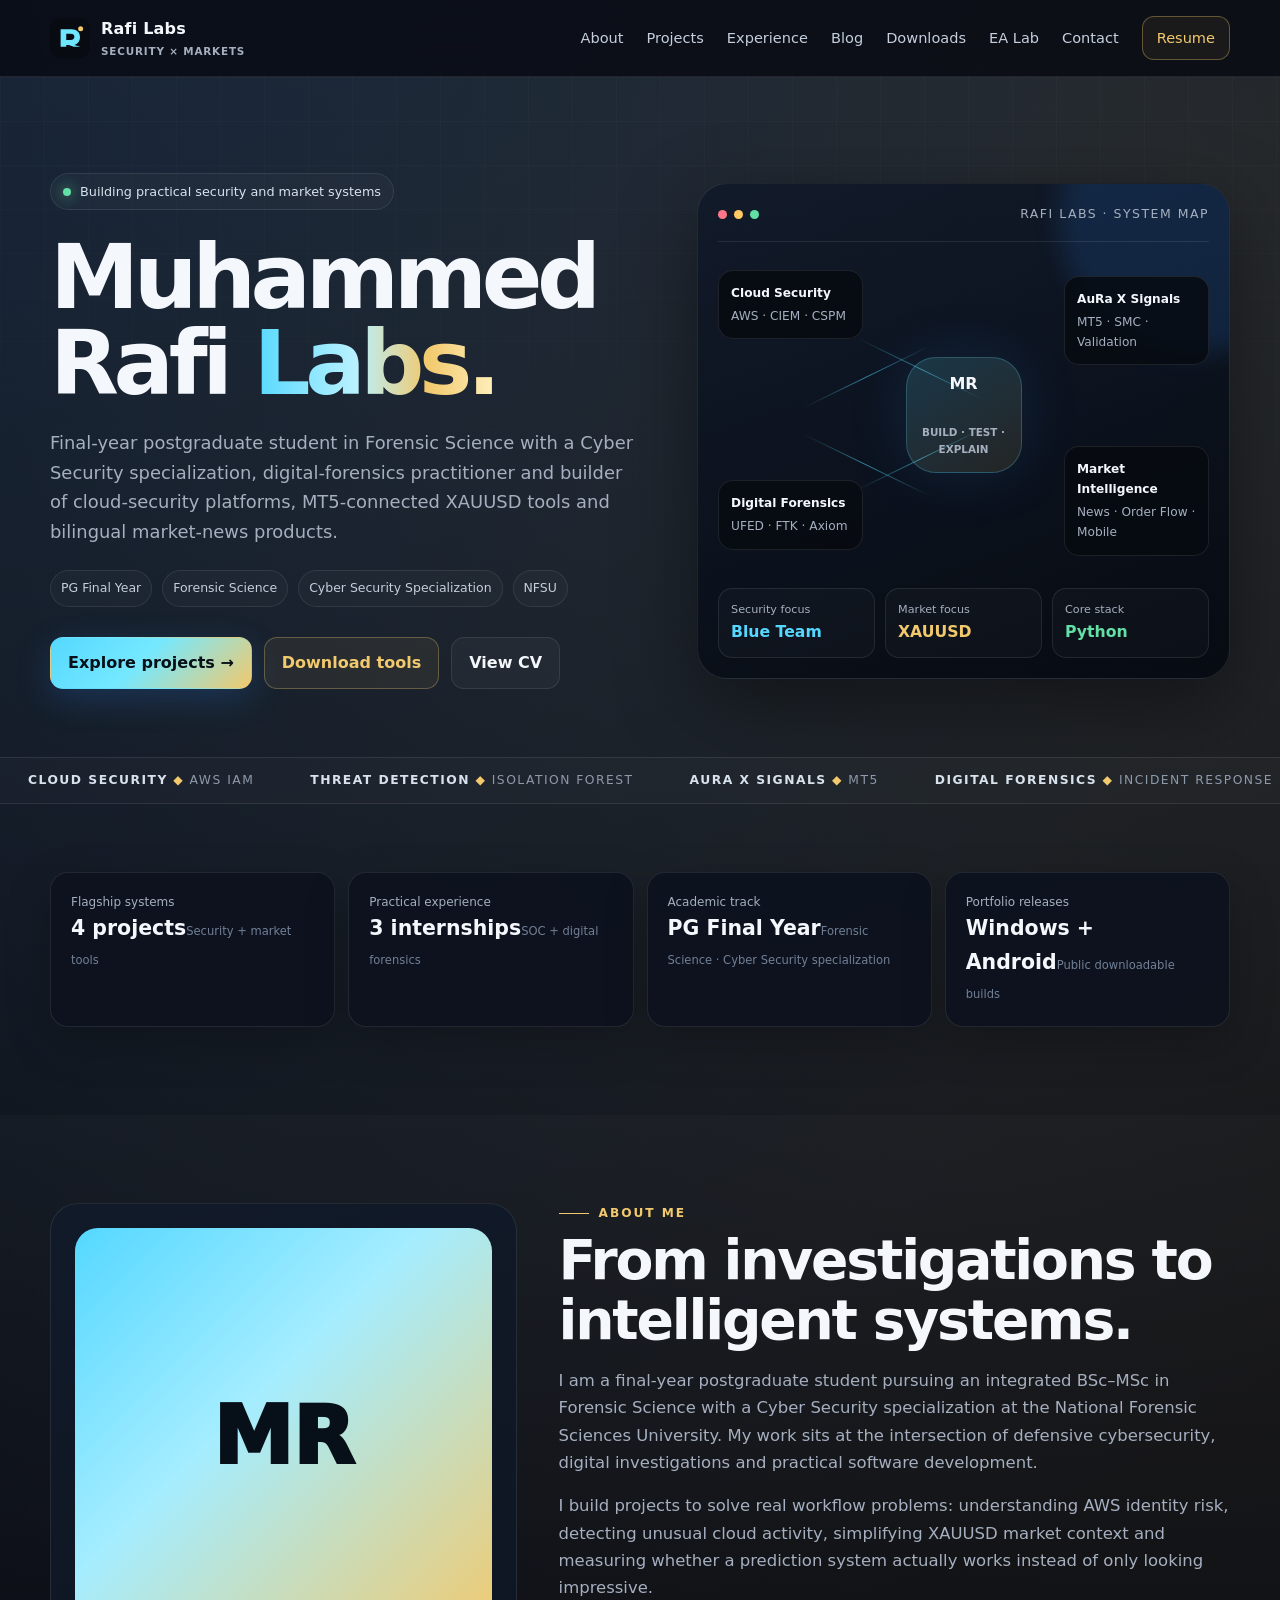
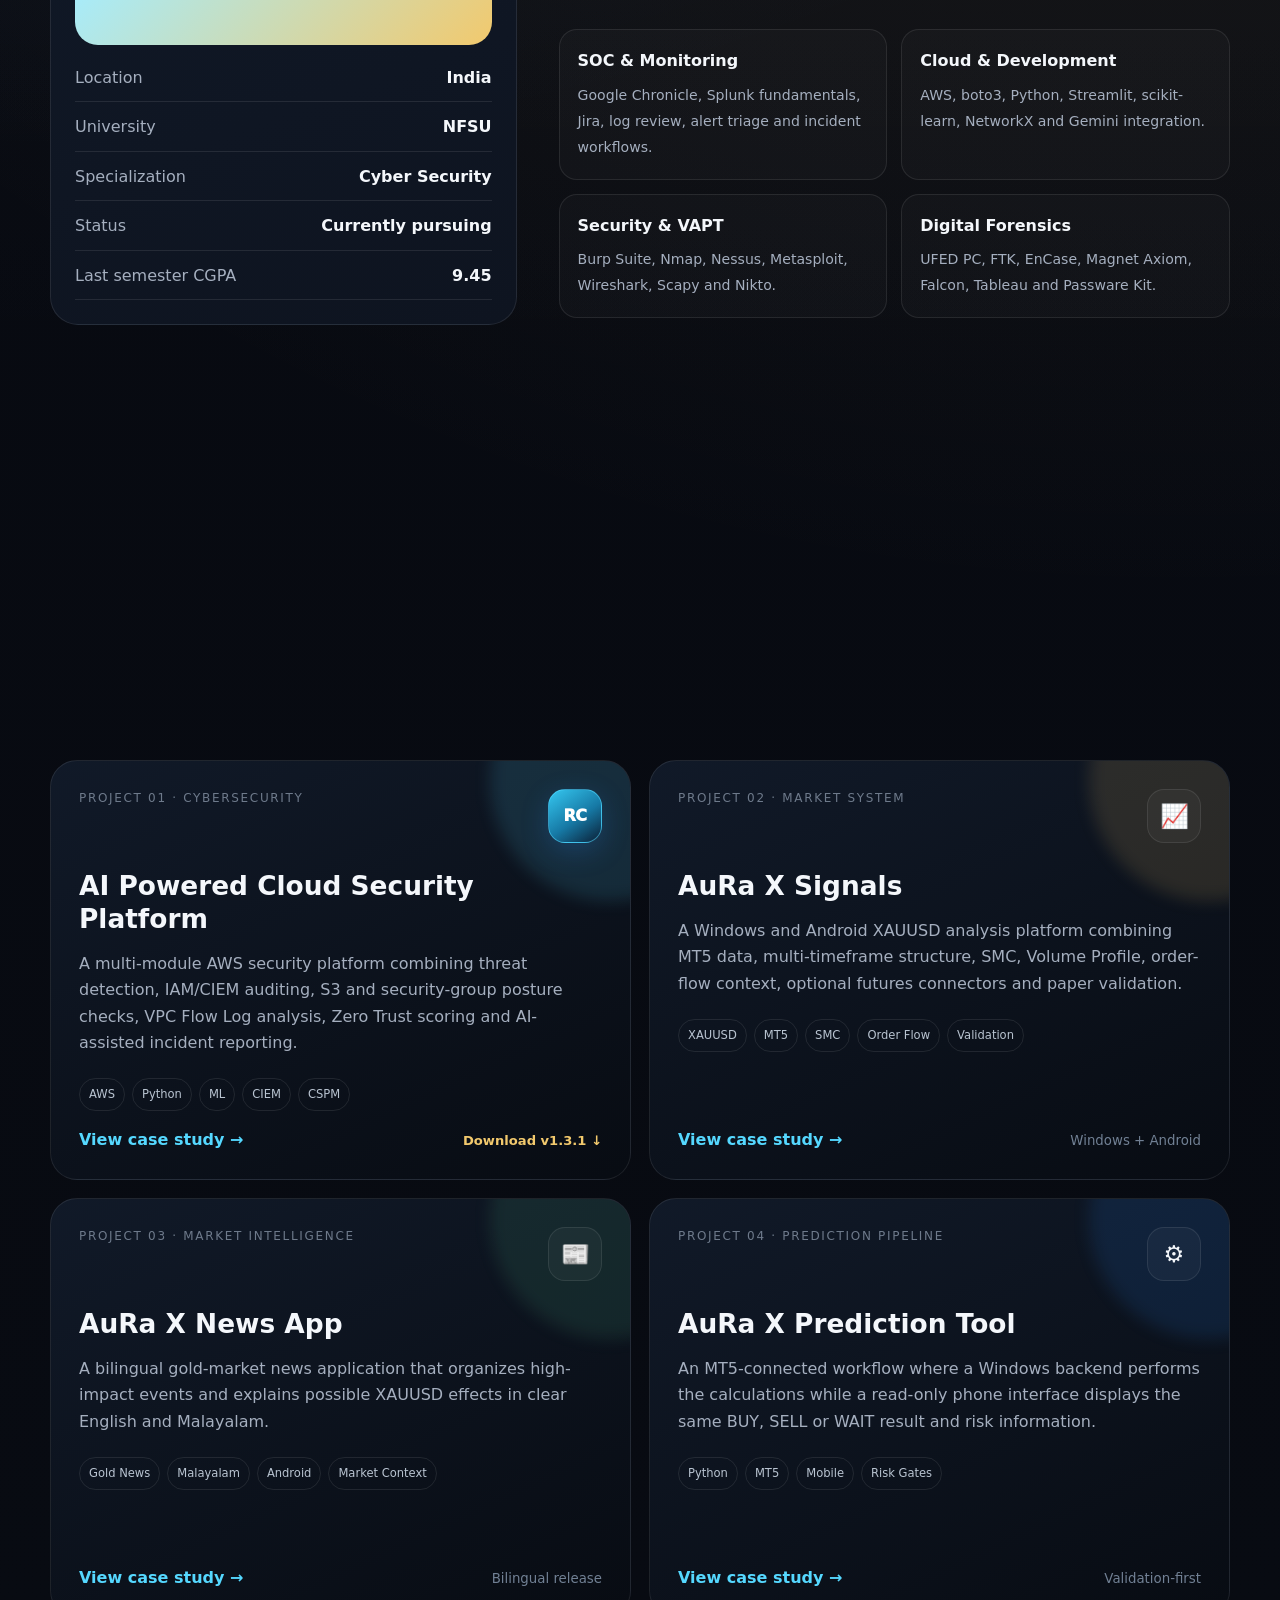
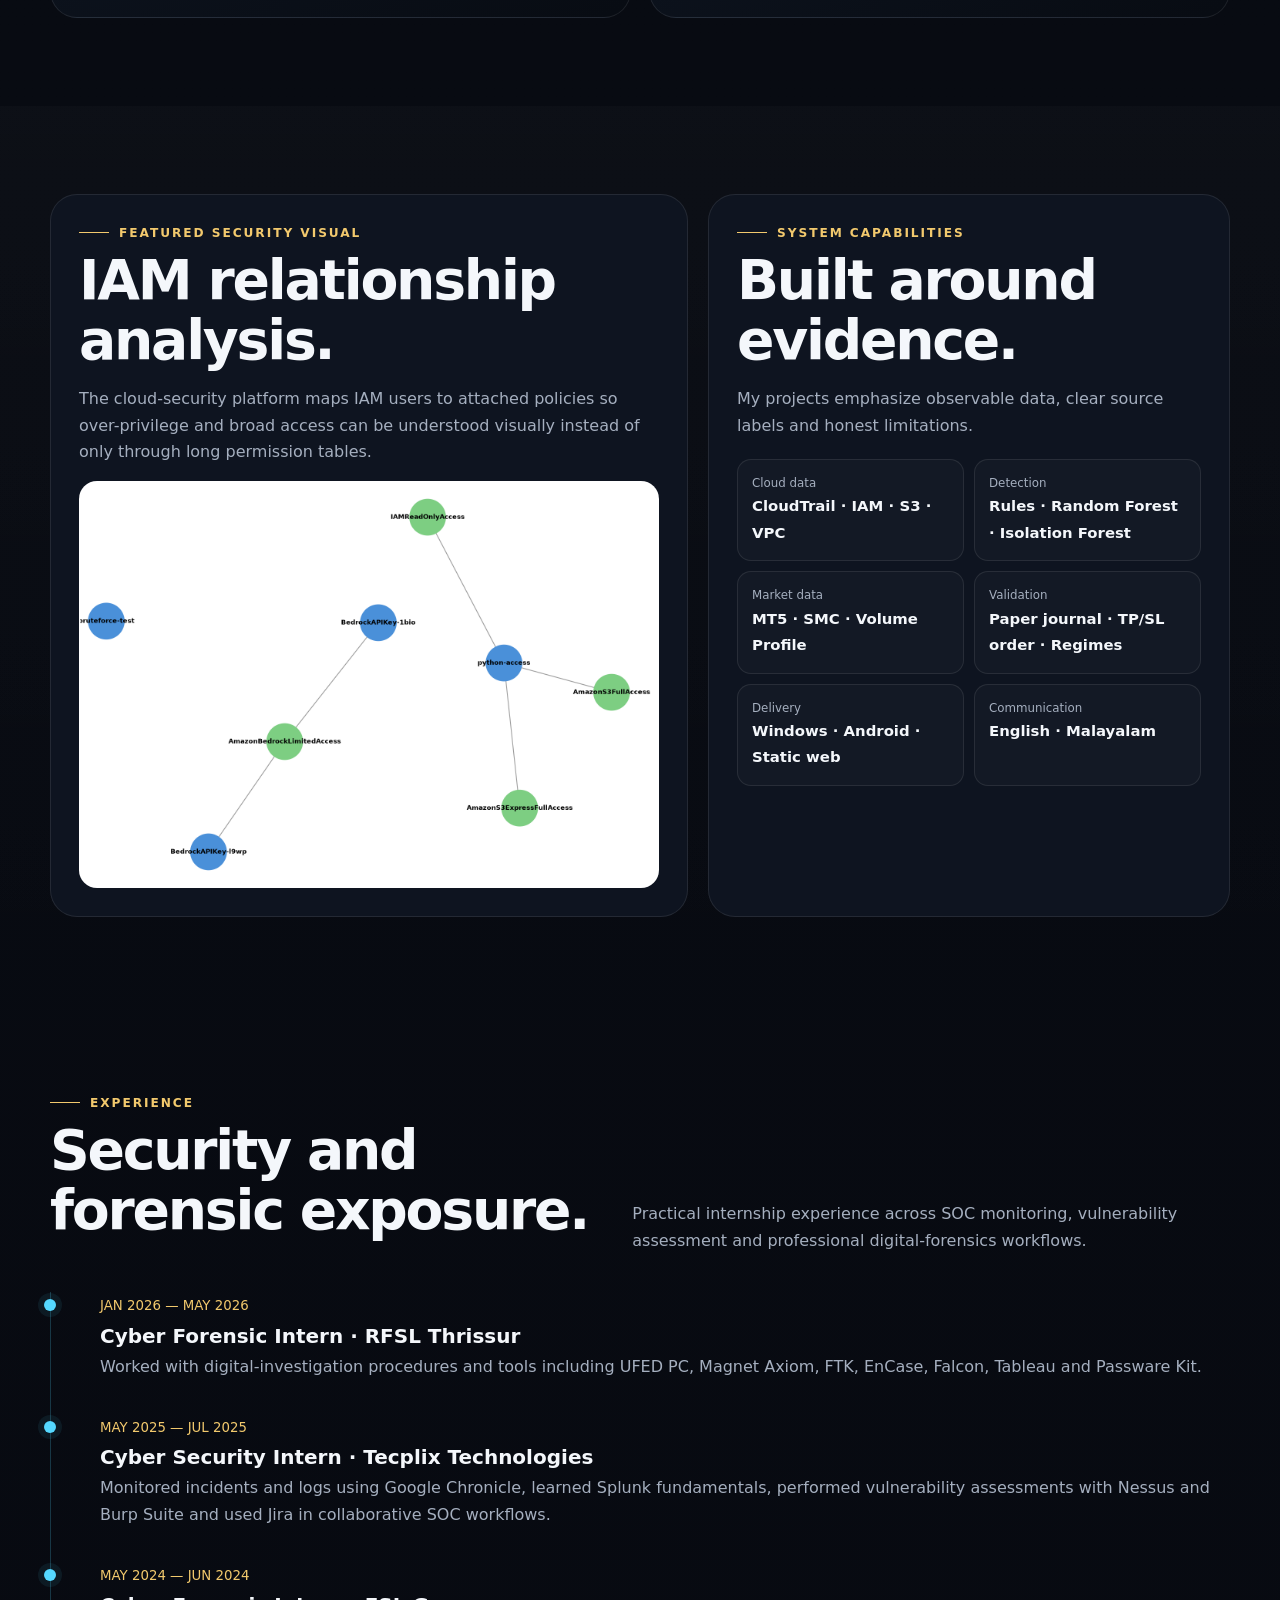
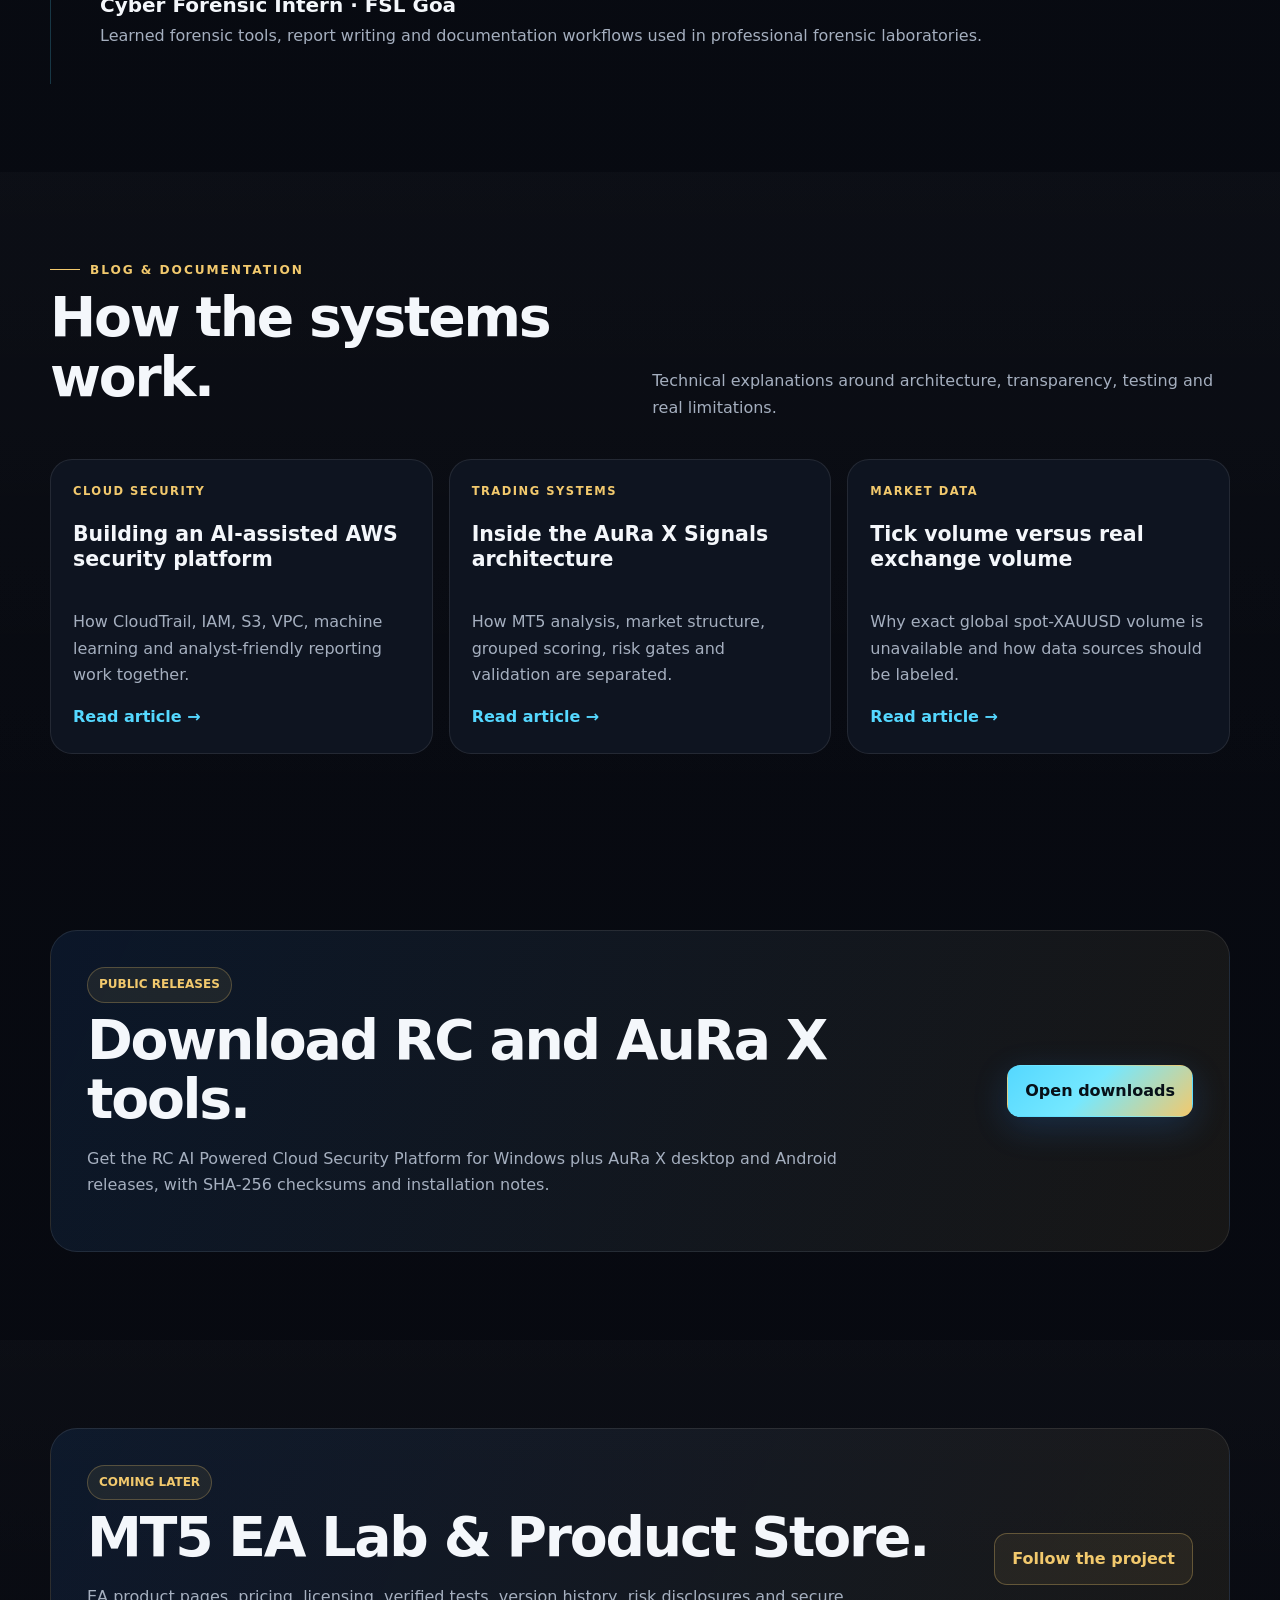
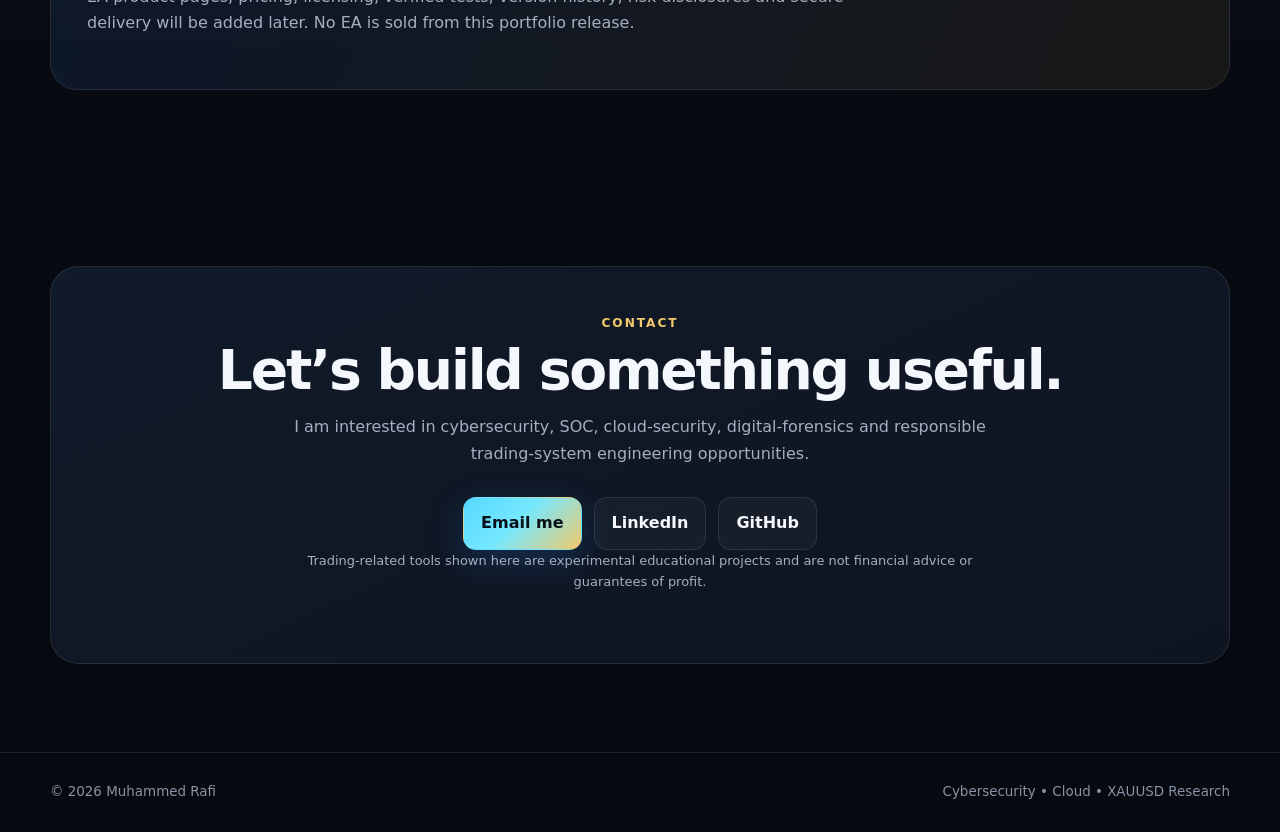
==== commit 6208b384: "Add files via upload" ====
--- a/index.html
+++ b/index.html
@@ -152,7 +152,8 @@
               <div>
                 <span>Specialization</span><strong>Cyber Security</strong>
               </div>
-              <div><span>CGPA</span><strong>8.2</strong></div>
+              <div><span>Status</span><strong>Currently pursuing</strong></div>
+              <div><span>Last semester CGPA</span><strong>9.45</strong></div>
             </div>
           </aside>
           <div class="about-copy reveal">
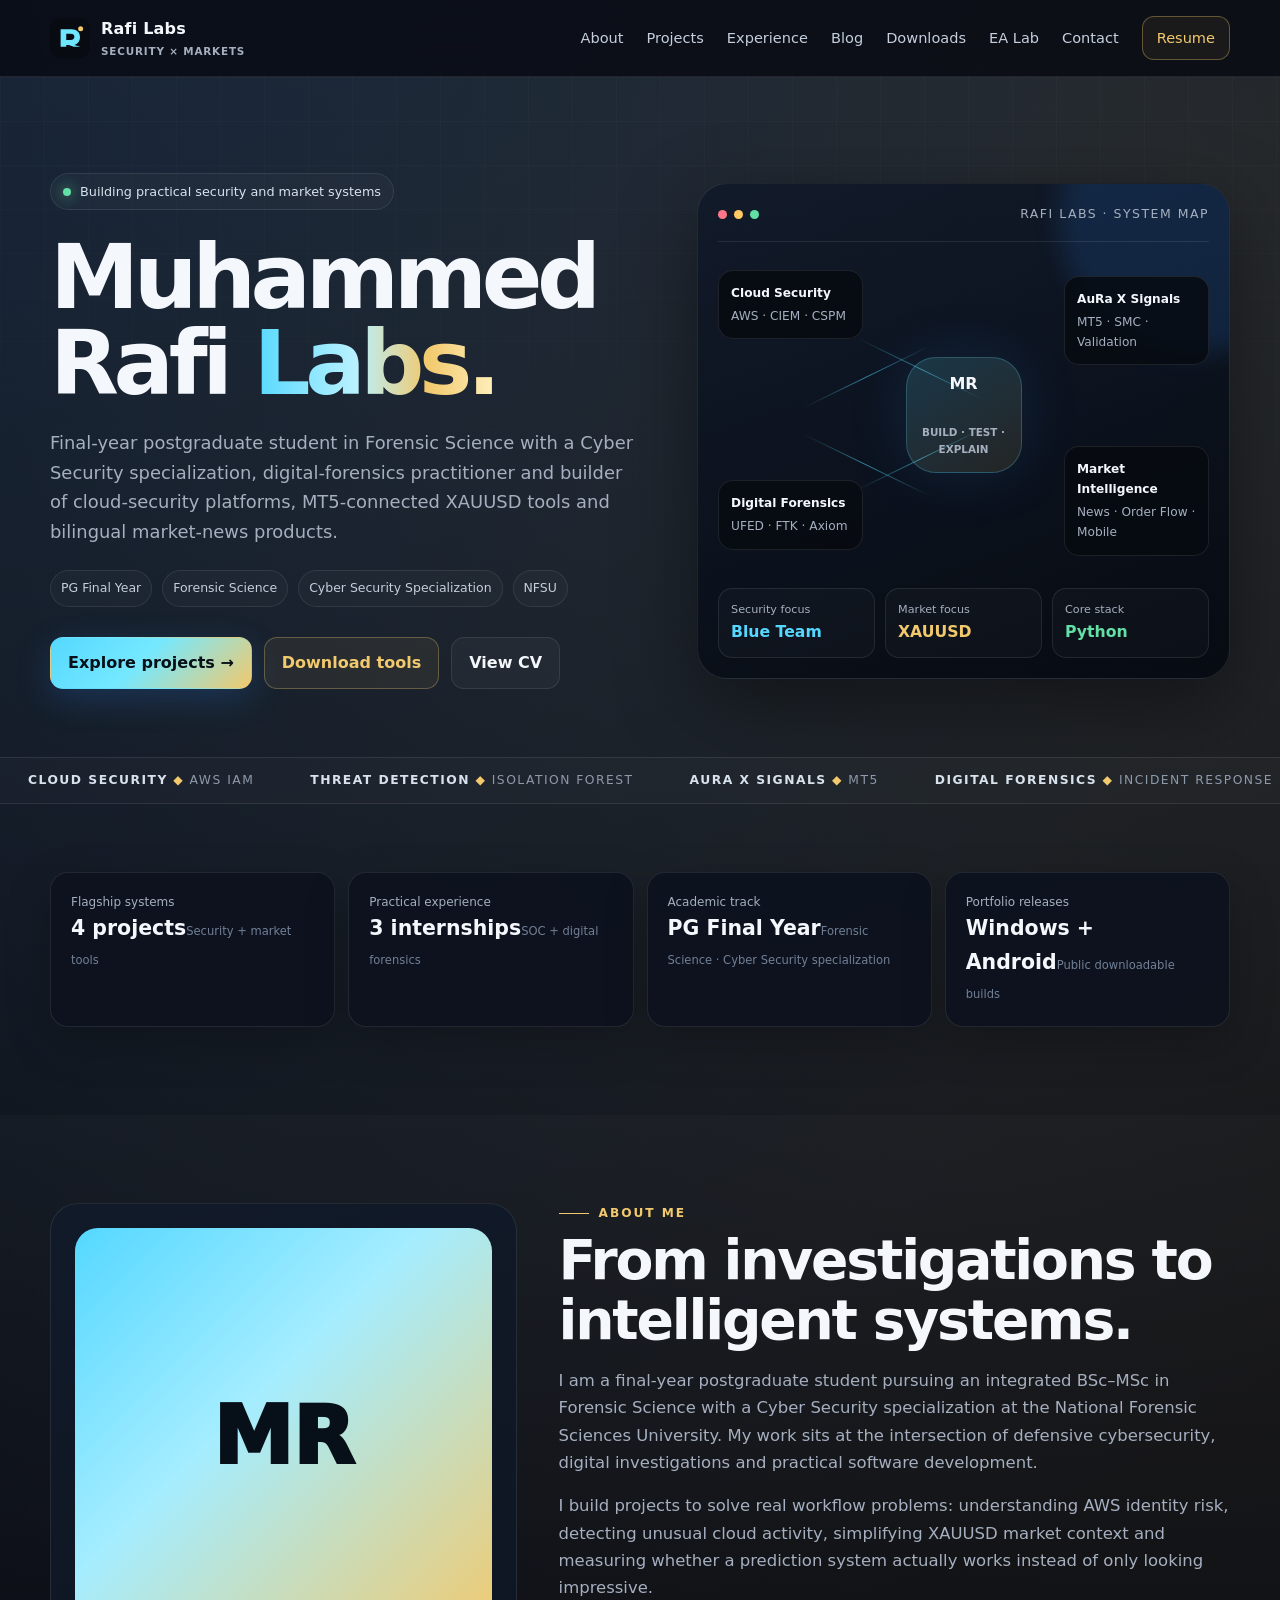
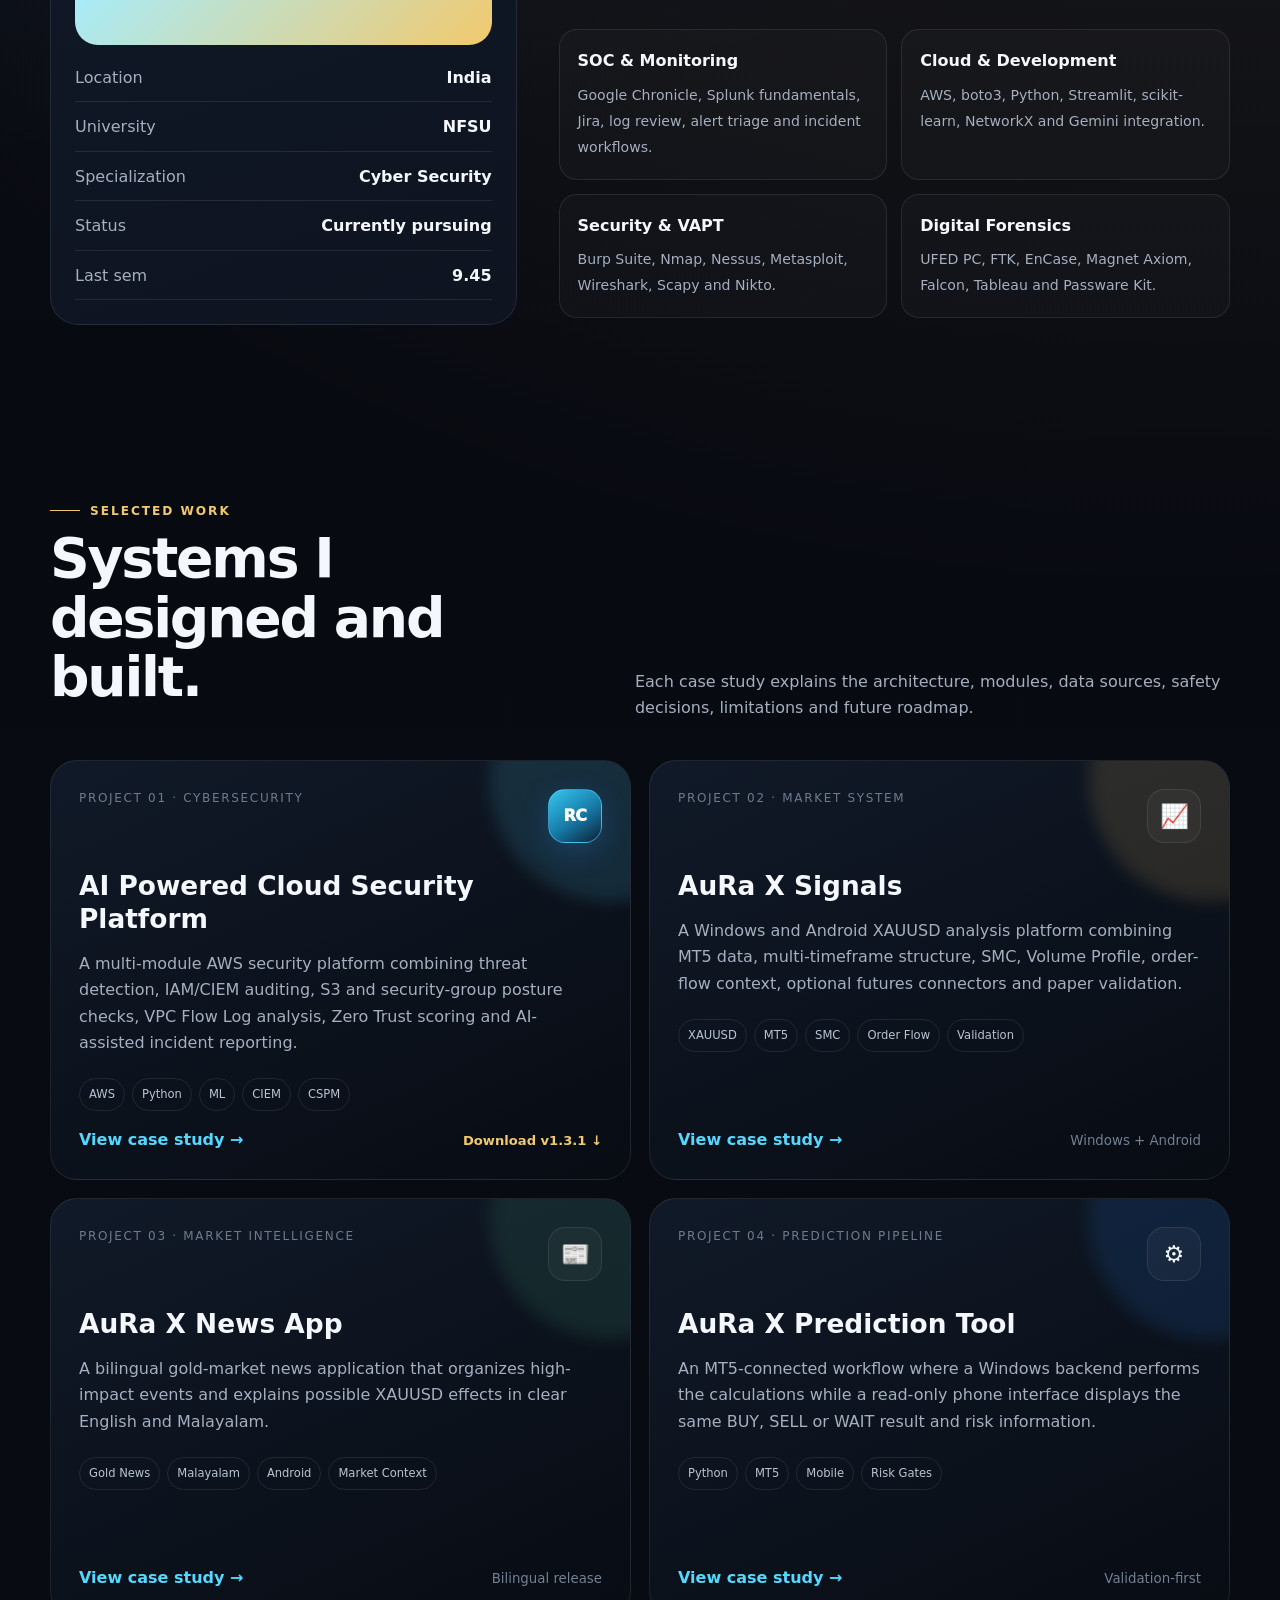
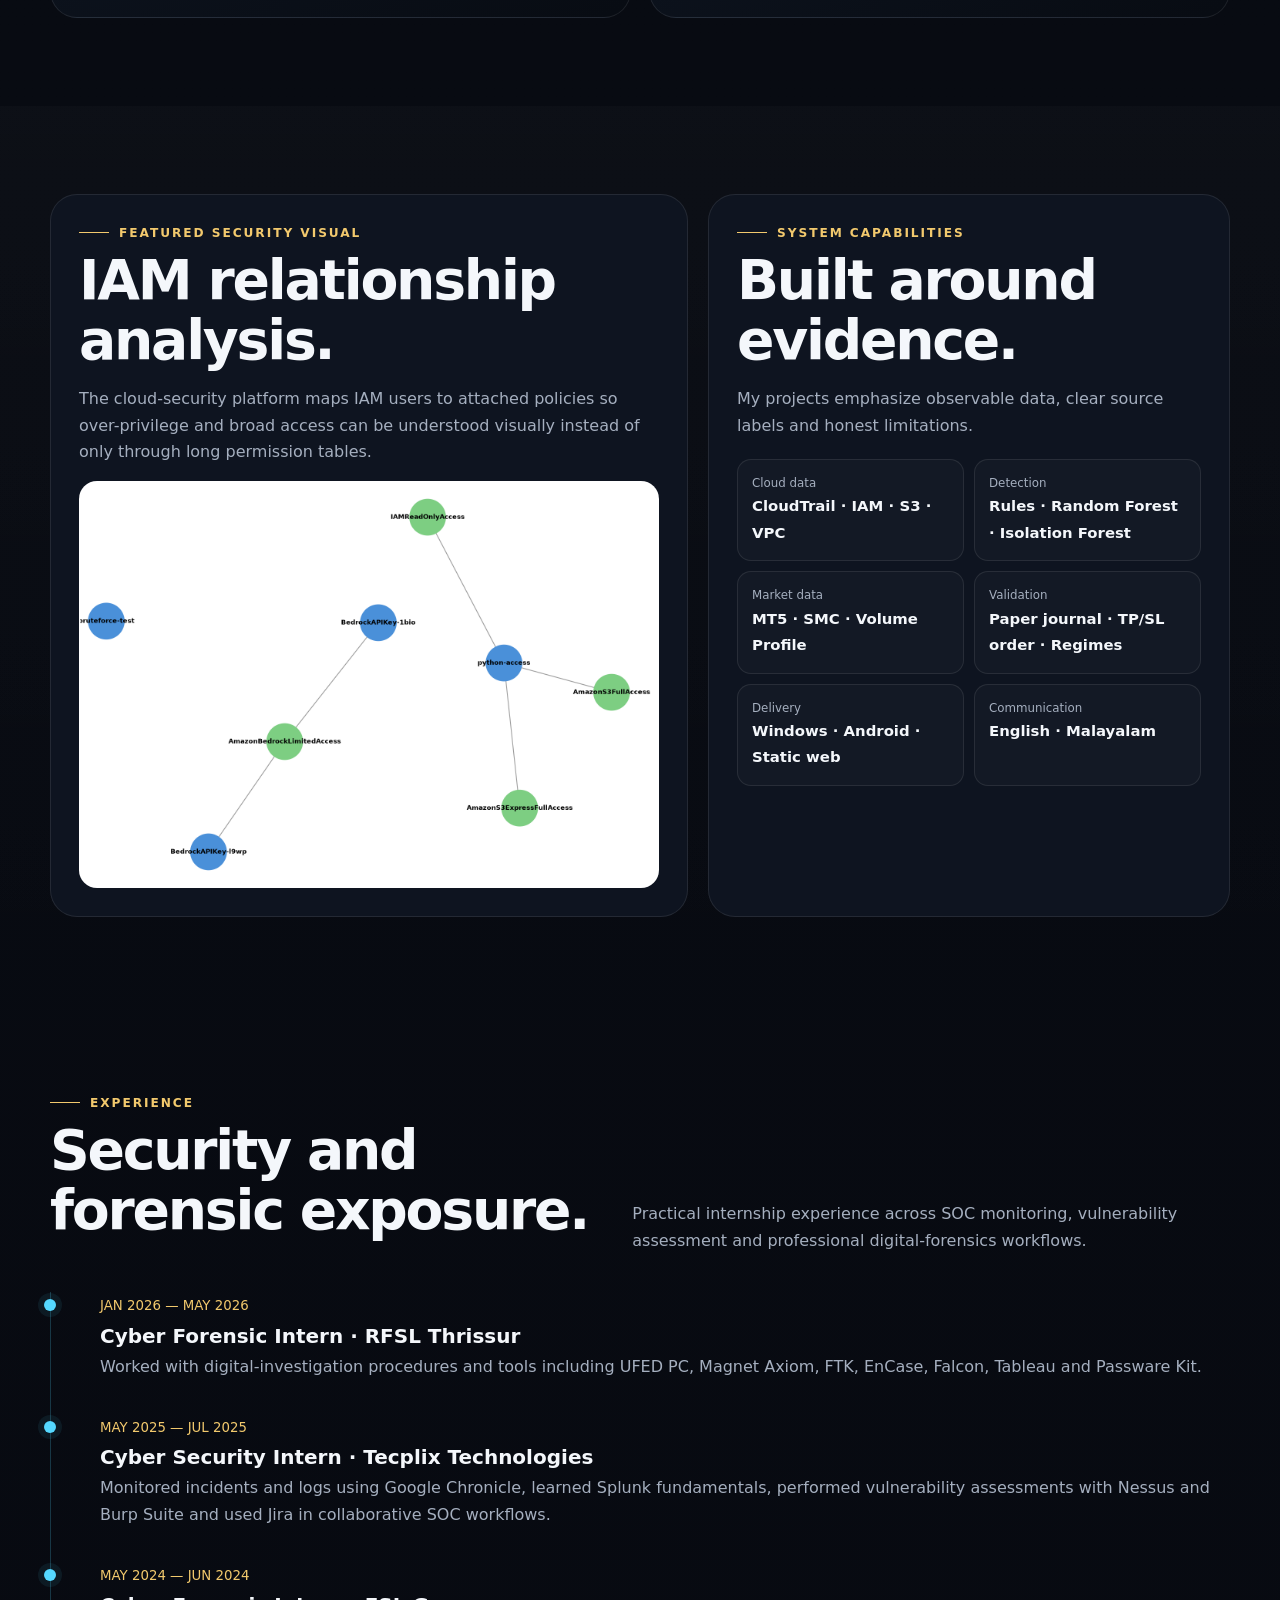
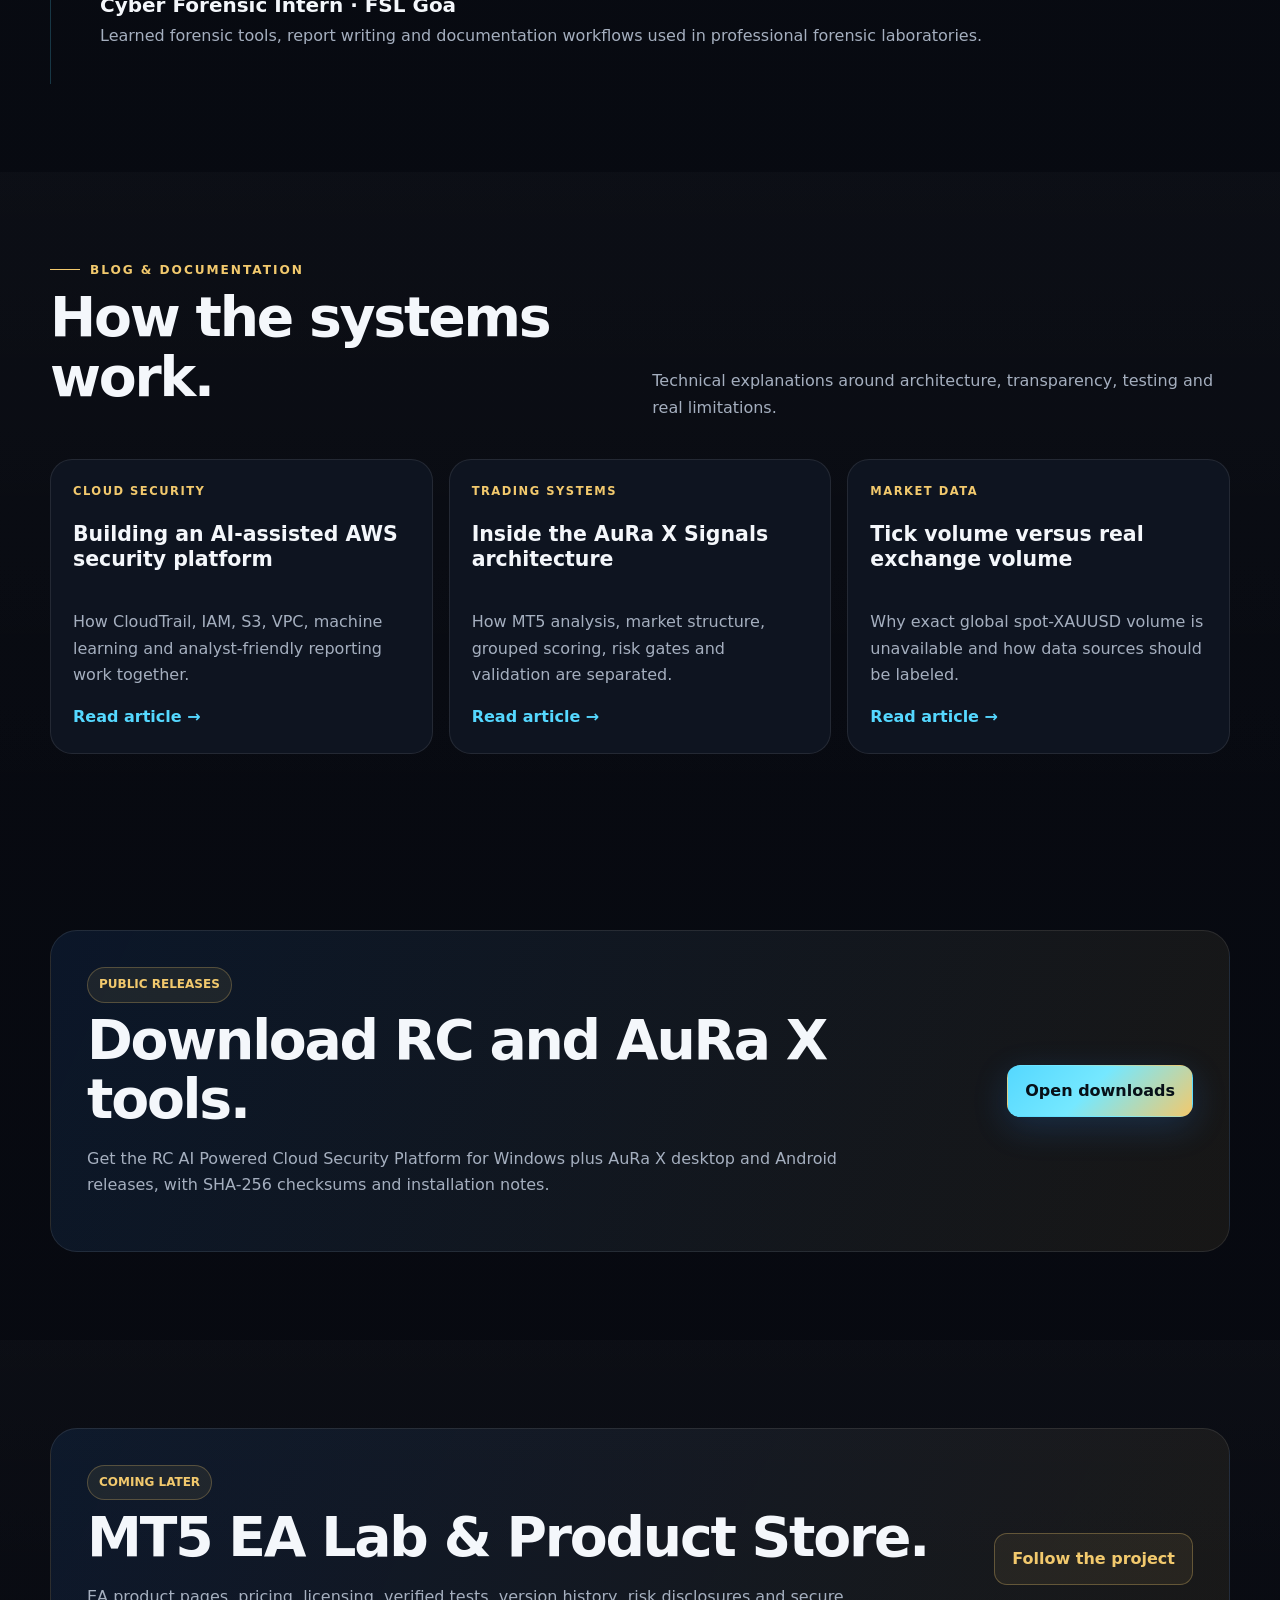
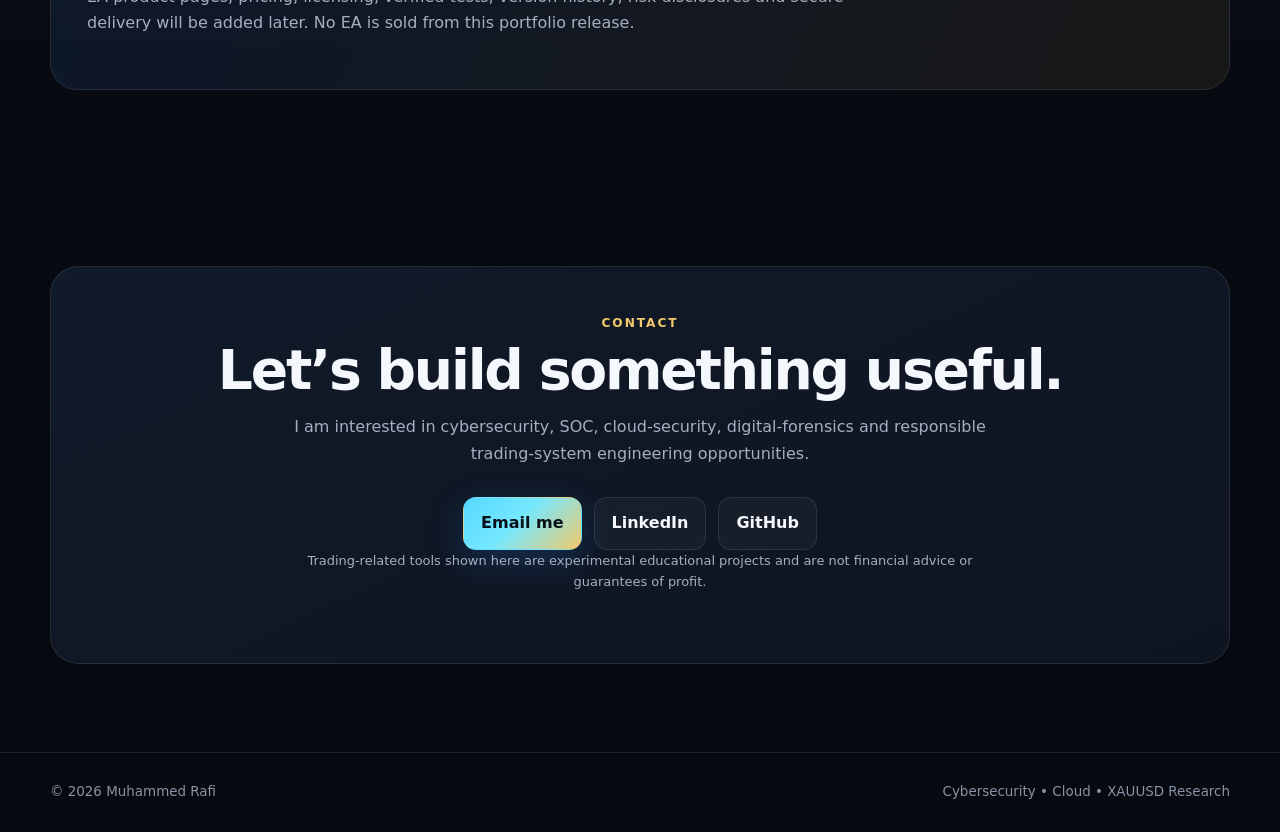
==== commit c04f080f: "Add files via upload" ====
--- a/index.html
+++ b/index.html
@@ -153,7 +153,7 @@
                 <span>Specialization</span><strong>Cyber Security</strong>
               </div>
               <div><span>Status</span><strong>Currently pursuing</strong></div>
-              <div><span>Last semester CGPA</span><strong>9.45</strong></div>
+              <div><span>Last sem</span><strong>9.45</strong></div>
             </div>
           </aside>
           <div class="about-copy reveal">
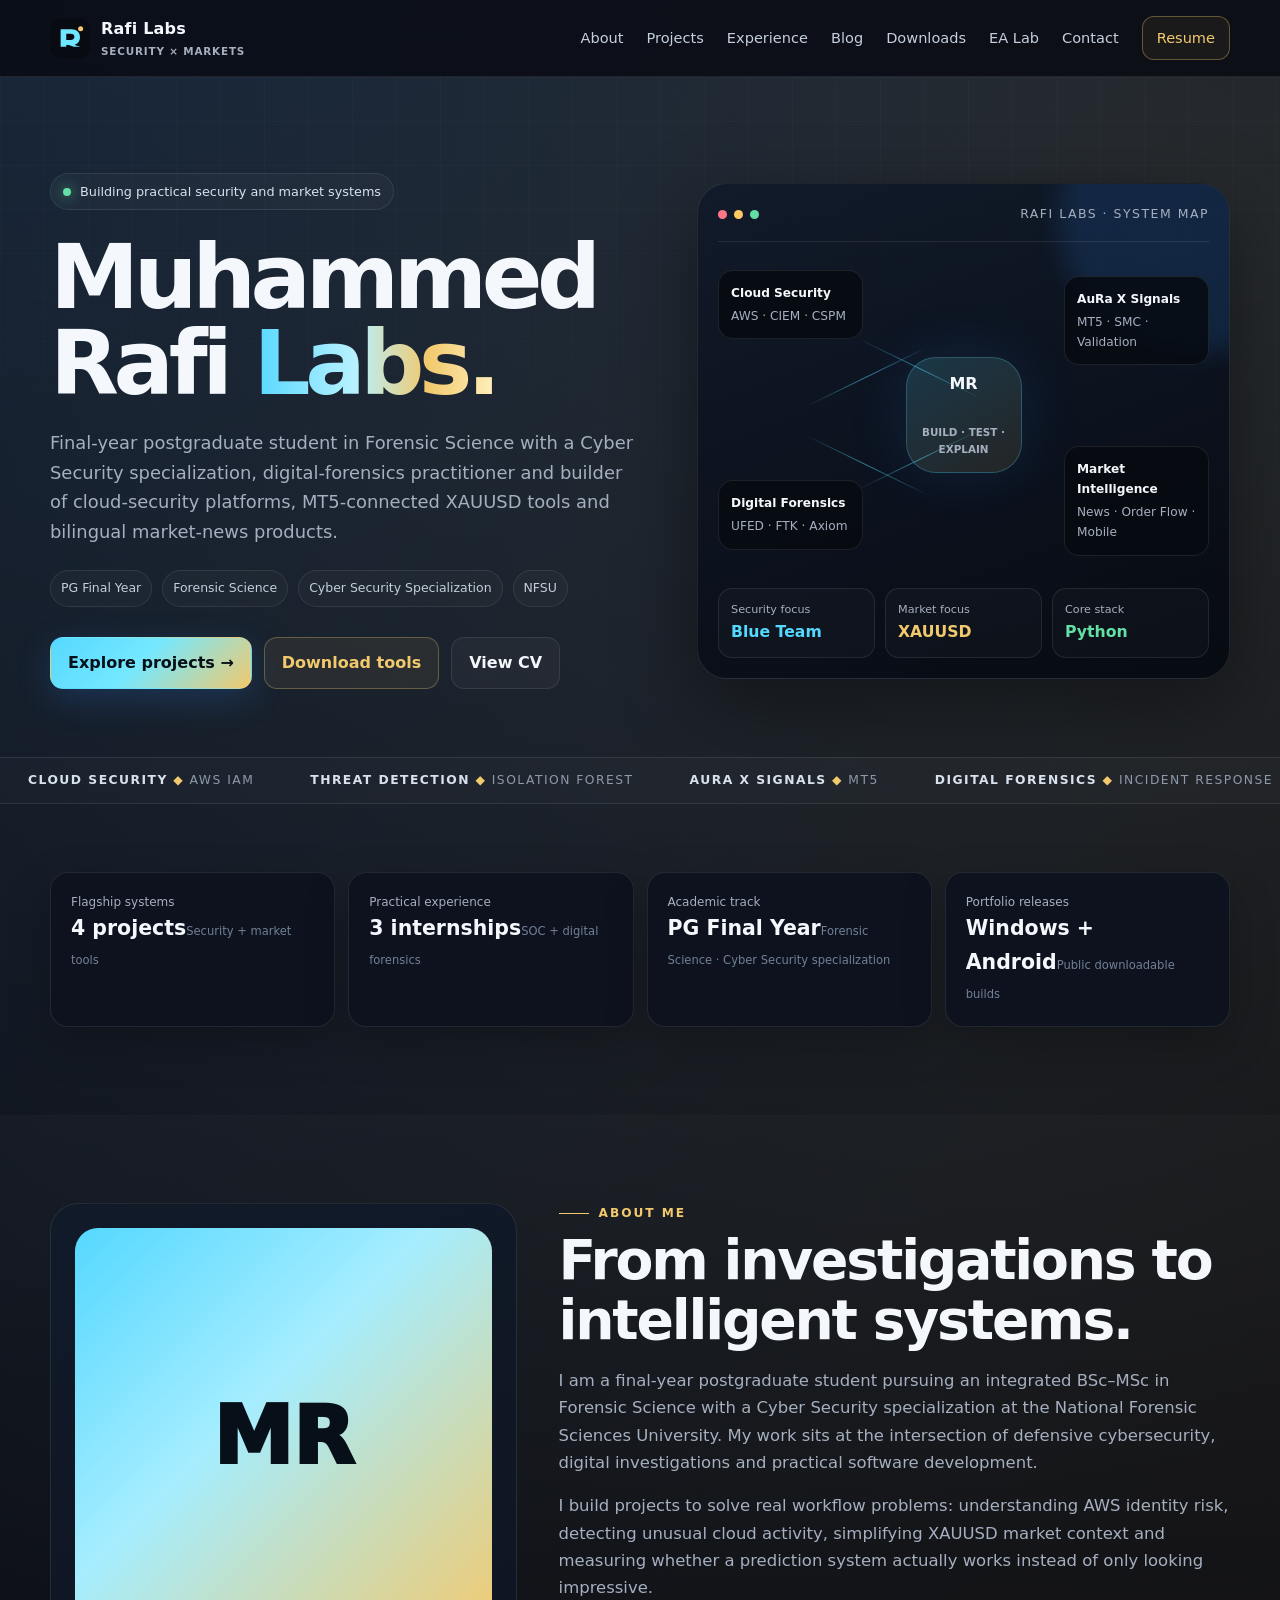
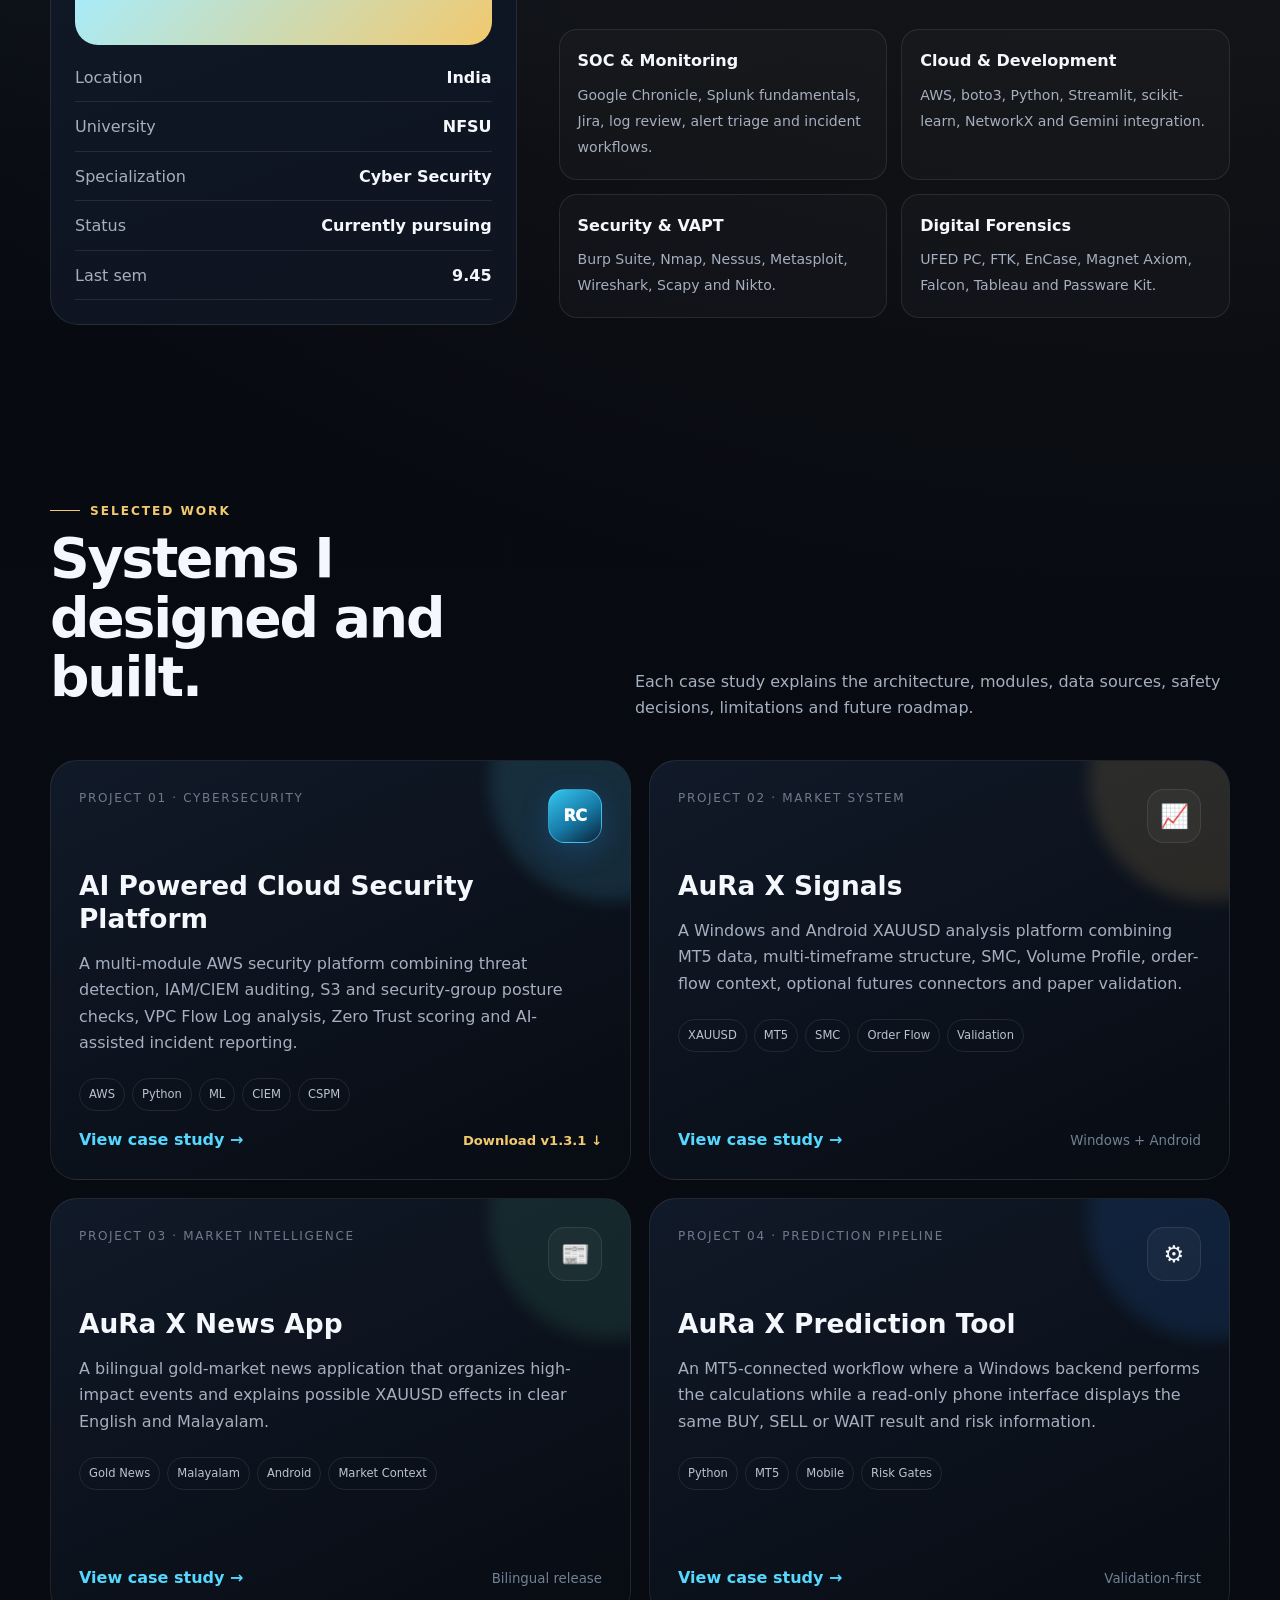
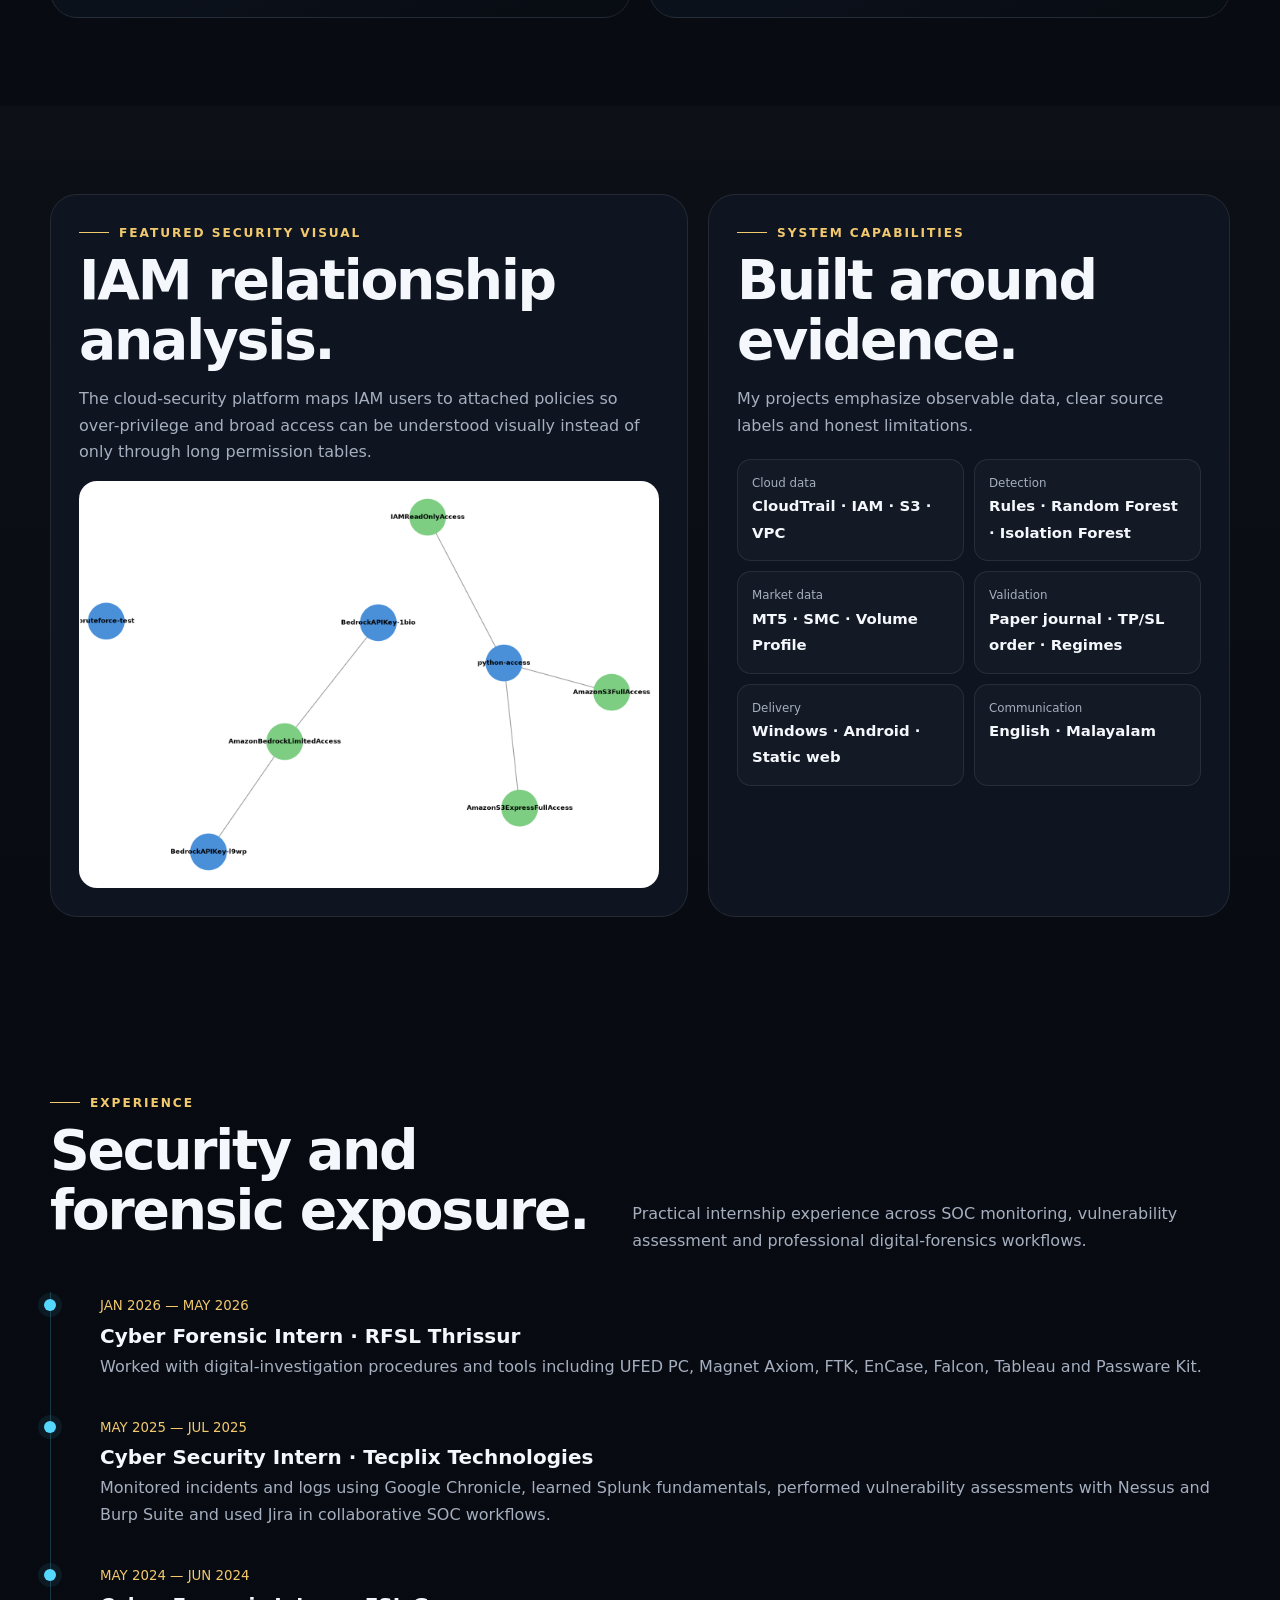
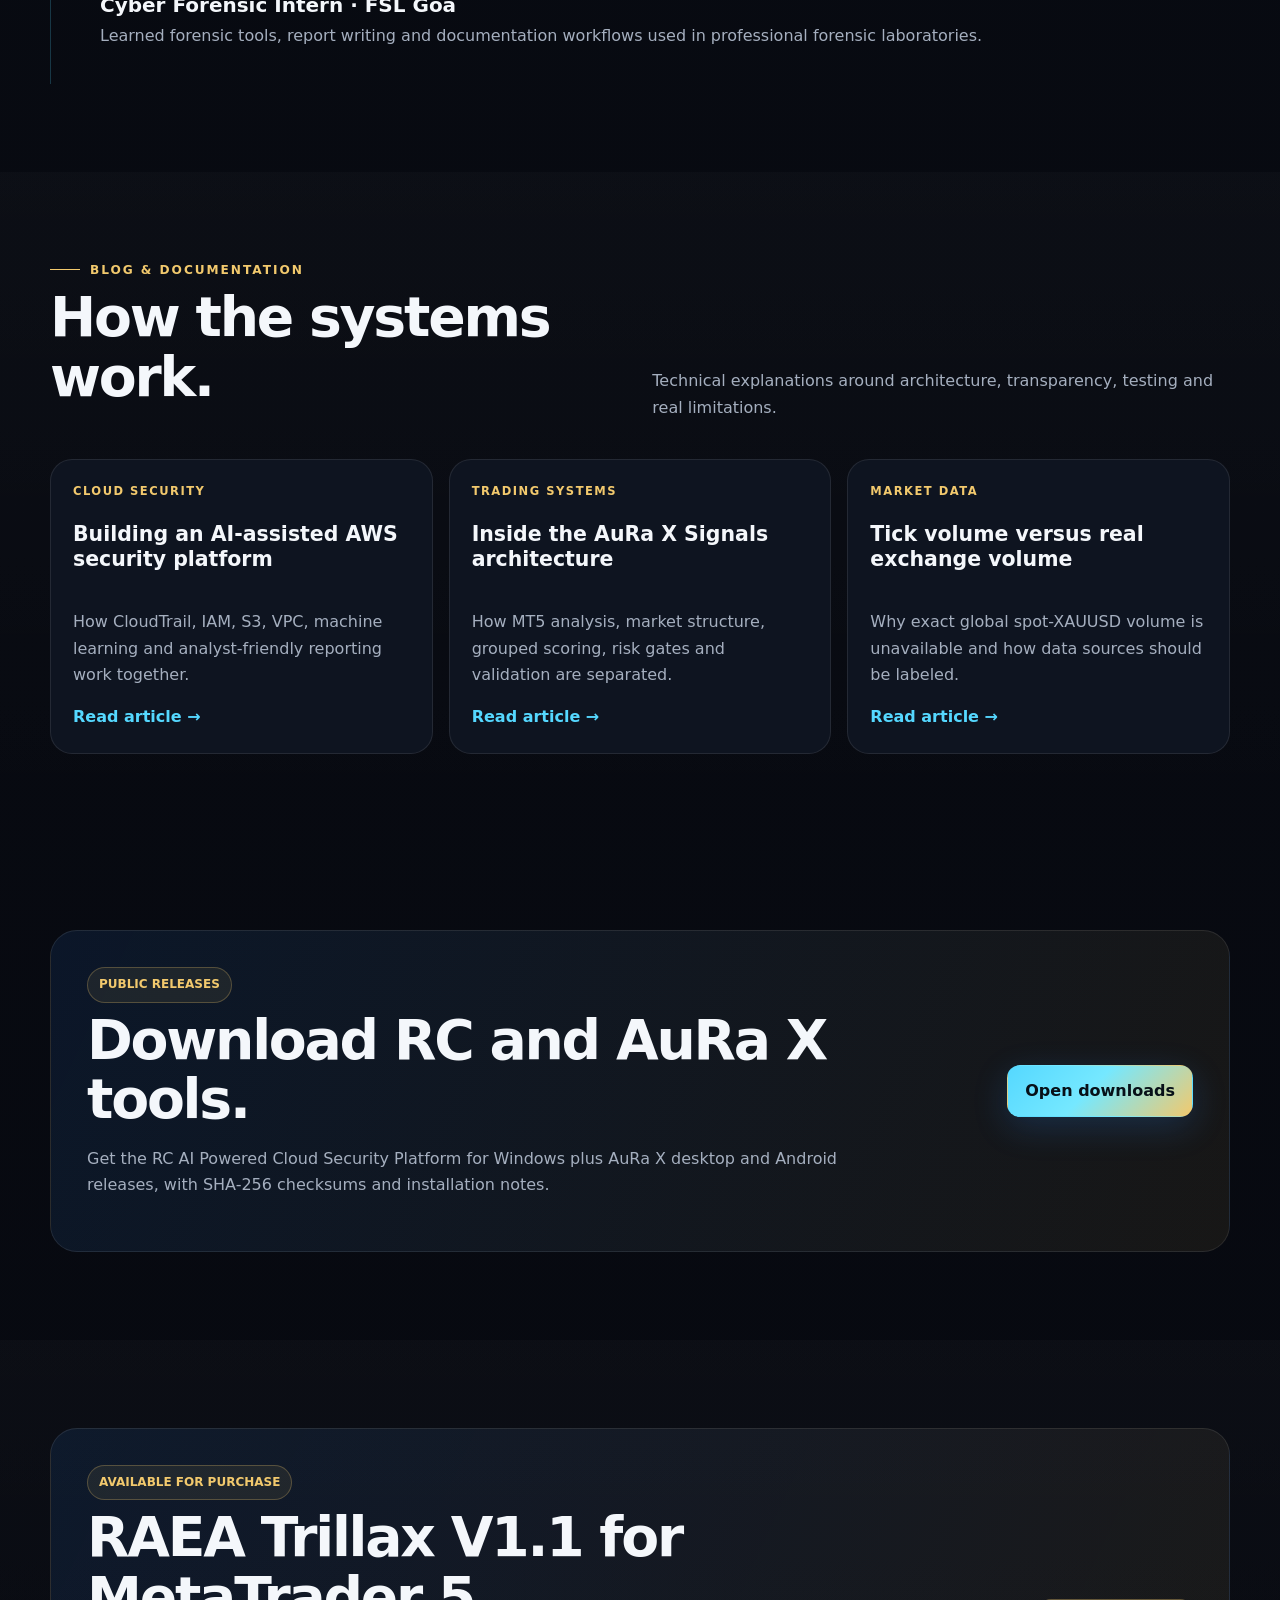
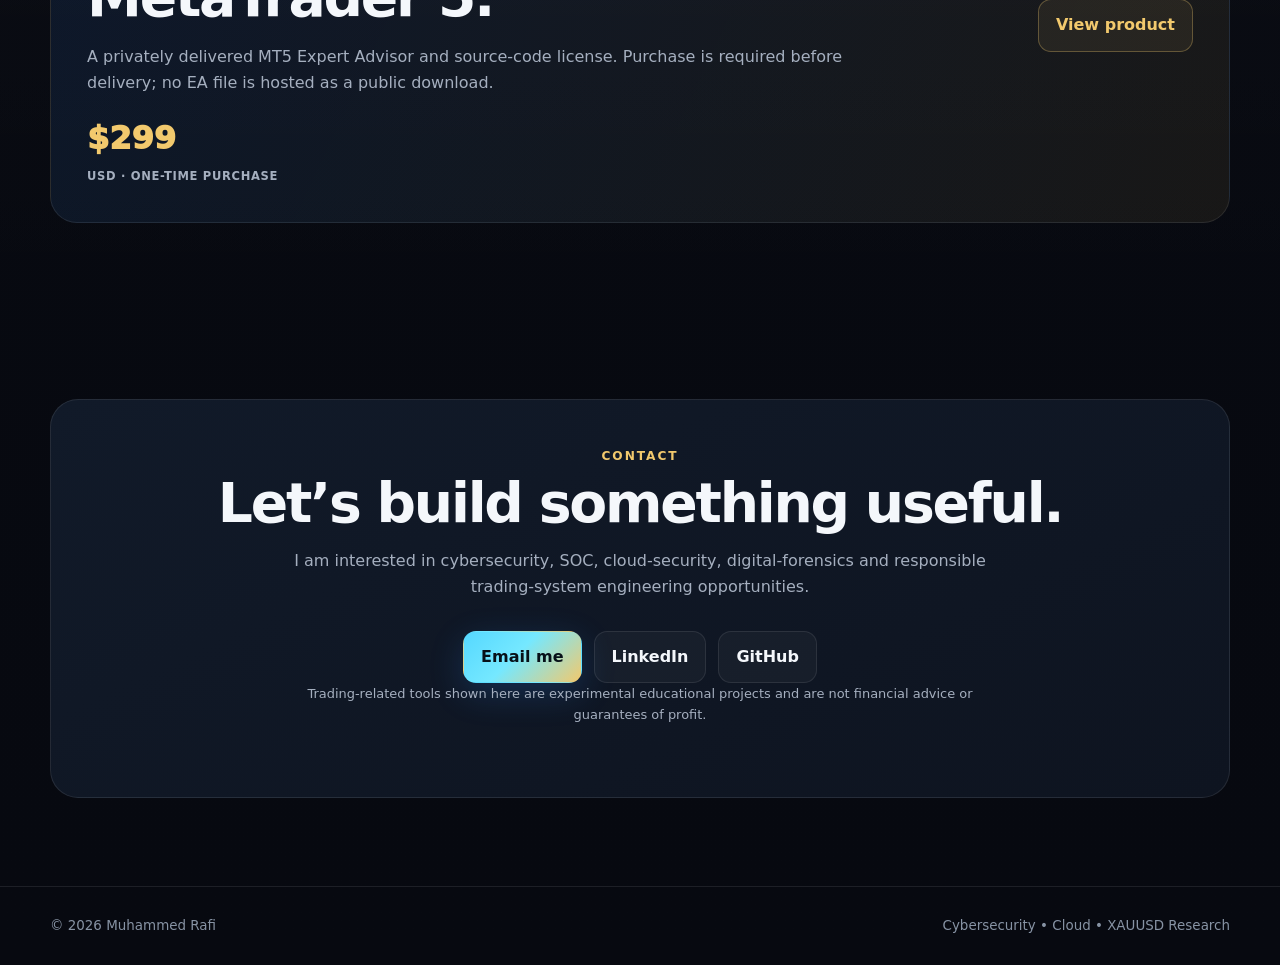
==== commit 01ef4889: "Add files via upload" ====
--- a/index.html
+++ b/index.html
@@ -478,15 +478,20 @@
       <section class="section soft" id="ea">
         <div class="container ea-banner reveal">
           <div>
-            <span class="status">COMING LATER</span>
-            <h2>MT5 EA Lab & Product Store.</h2>
-            <p>
-              EA product pages, pricing, licensing, verified tests, version
-              history, risk disclosures and secure delivery will be added later.
-              No EA is sold from this portfolio release.
-            </p>
-          </div>
-          <a class="btn btn-gold" href="#contact">Follow the project</a>
+            <span class="status">AVAILABLE FOR PURCHASE</span>
+            <h2>RAEA Trillax V1.1 for MetaTrader 5.</h2>
+            <p>
+              A privately delivered MT5 Expert Advisor and source-code license.
+              Purchase is required before delivery; no EA file is hosted as a
+              public download.
+            </p>
+            <div class="ea-price">
+              $299 <small>USD · one-time purchase</small>
+            </div>
+          </div>
+          <a class="btn btn-gold" href="products/raea-trillax-v1.1.html"
+            >View product</a
+          >
         </div>
       </section>
       <section class="section" id="contact">
--- a/styles.css
+++ b/styles.css
@@ -36,3 +36,4 @@
 .project-actions .download-link{color:var(--gold);font-size:.82rem}
 .download-product.rc-release{border-color:rgba(85,216,255,.25);box-shadow:0 20px 65px rgba(47,140,255,.1)}
 .platform code{color:var(--blue);background:rgba(85,216,255,.08);border-radius:6px;padding:2px 5px}
+.ea-price{margin-top:12px;font-size:2rem;font-weight:950;color:var(--gold)}.ea-price small{display:block;margin-top:2px;font-size:.72rem;font-weight:700;color:var(--muted);letter-spacing:.06em;text-transform:uppercase}.ea-product-hero{background:radial-gradient(circle at 80% 20%,rgba(242,201,109,.13),transparent 34%)}.ea-purchase-card{display:grid;grid-template-columns:1fr auto;gap:24px;align-items:center;border:1px solid rgba(242,201,109,.28);border-radius:24px;padding:24px;background:linear-gradient(145deg,rgba(242,201,109,.08),rgba(47,140,255,.05))}.product-price{margin:8px 0;font-size:3.1rem;line-height:1;font-weight:950;color:var(--gold)}.product-price small{font-size:.9rem;letter-spacing:.08em}.purchase-steps{display:grid;gap:12px;padding-left:24px}.purchase-steps li{padding-left:6px;color:var(--muted)}.purchase-steps strong{color:var(--text)}.warning-callout{border-color:rgba(255,201,99,.35);background:rgba(255,201,99,.07)}.ea-risk{border:1px solid rgba(255,118,136,.3);border-radius:15px;padding:16px;background:rgba(255,118,136,.06)}@media(max-width:760px){.ea-purchase-card{grid-template-columns:1fr}.ea-purchase-card .btn{width:100%;text-align:center}.product-price{font-size:2.6rem}}
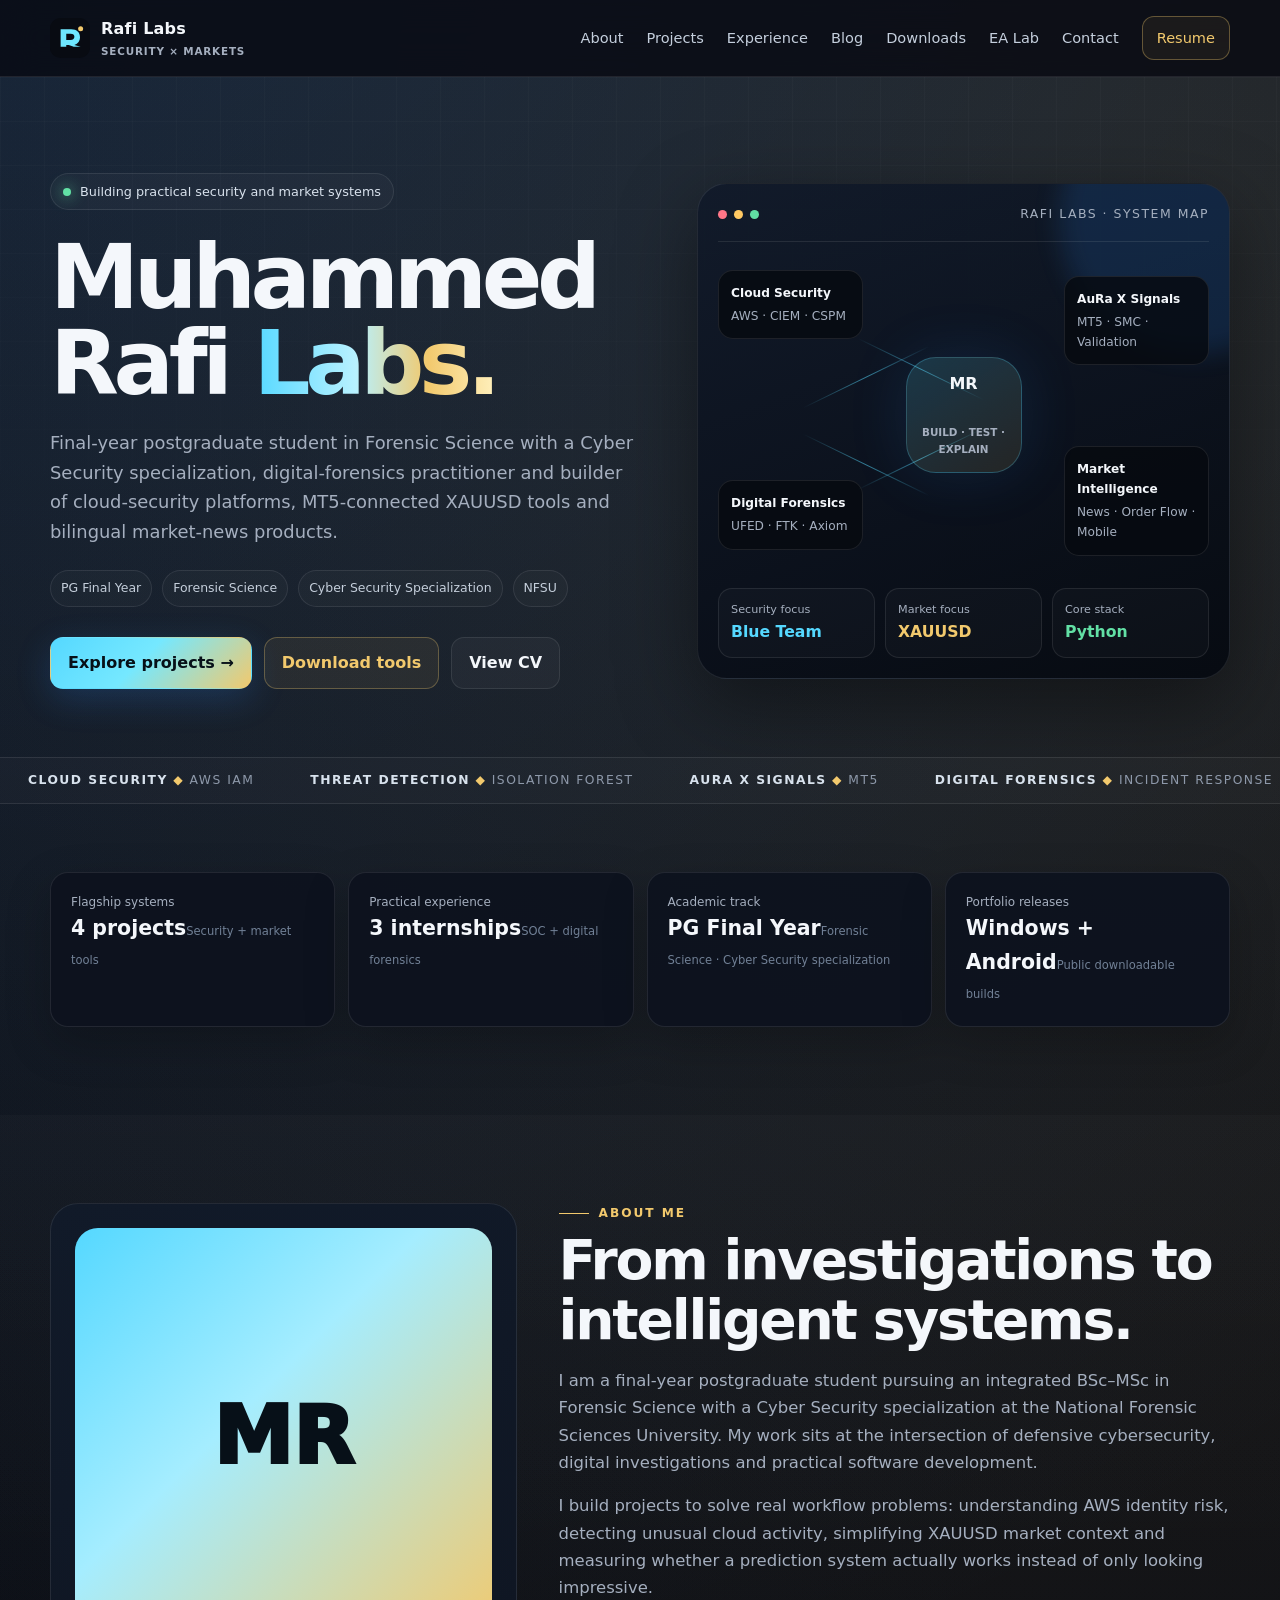
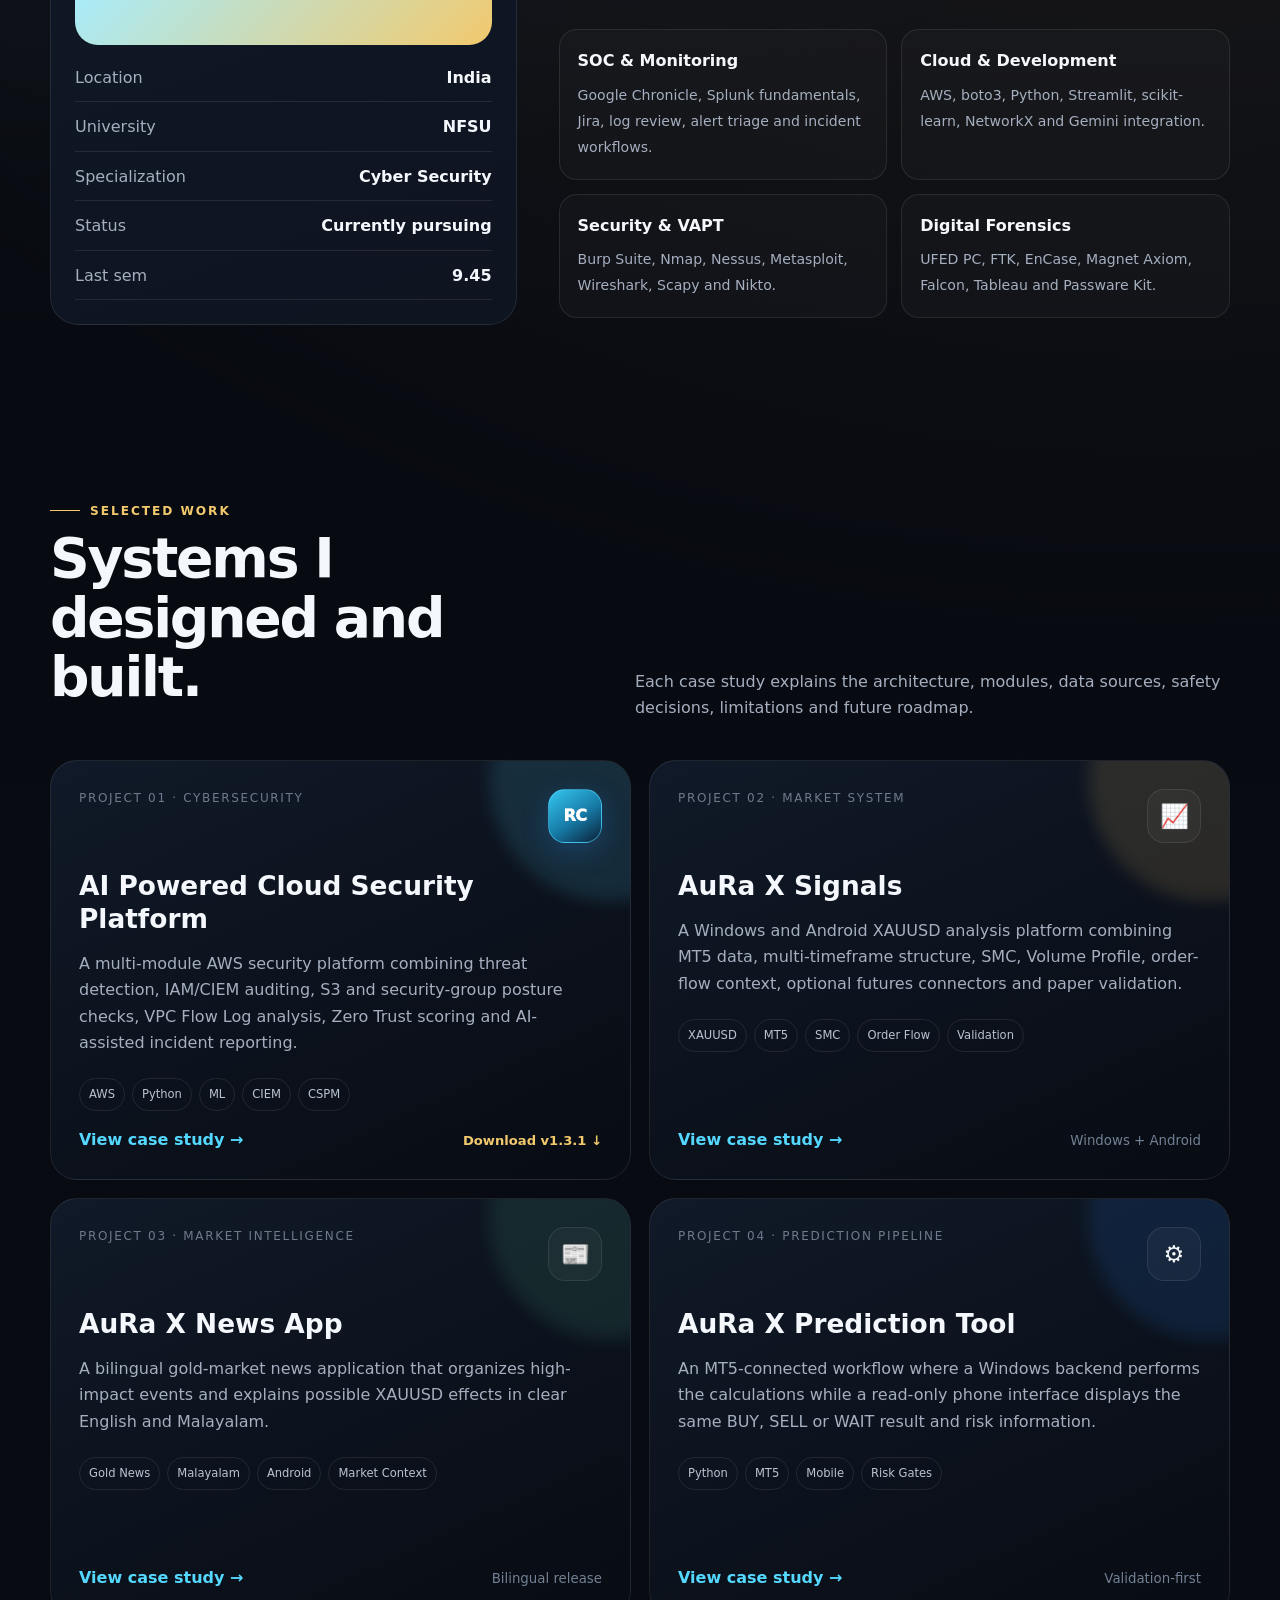
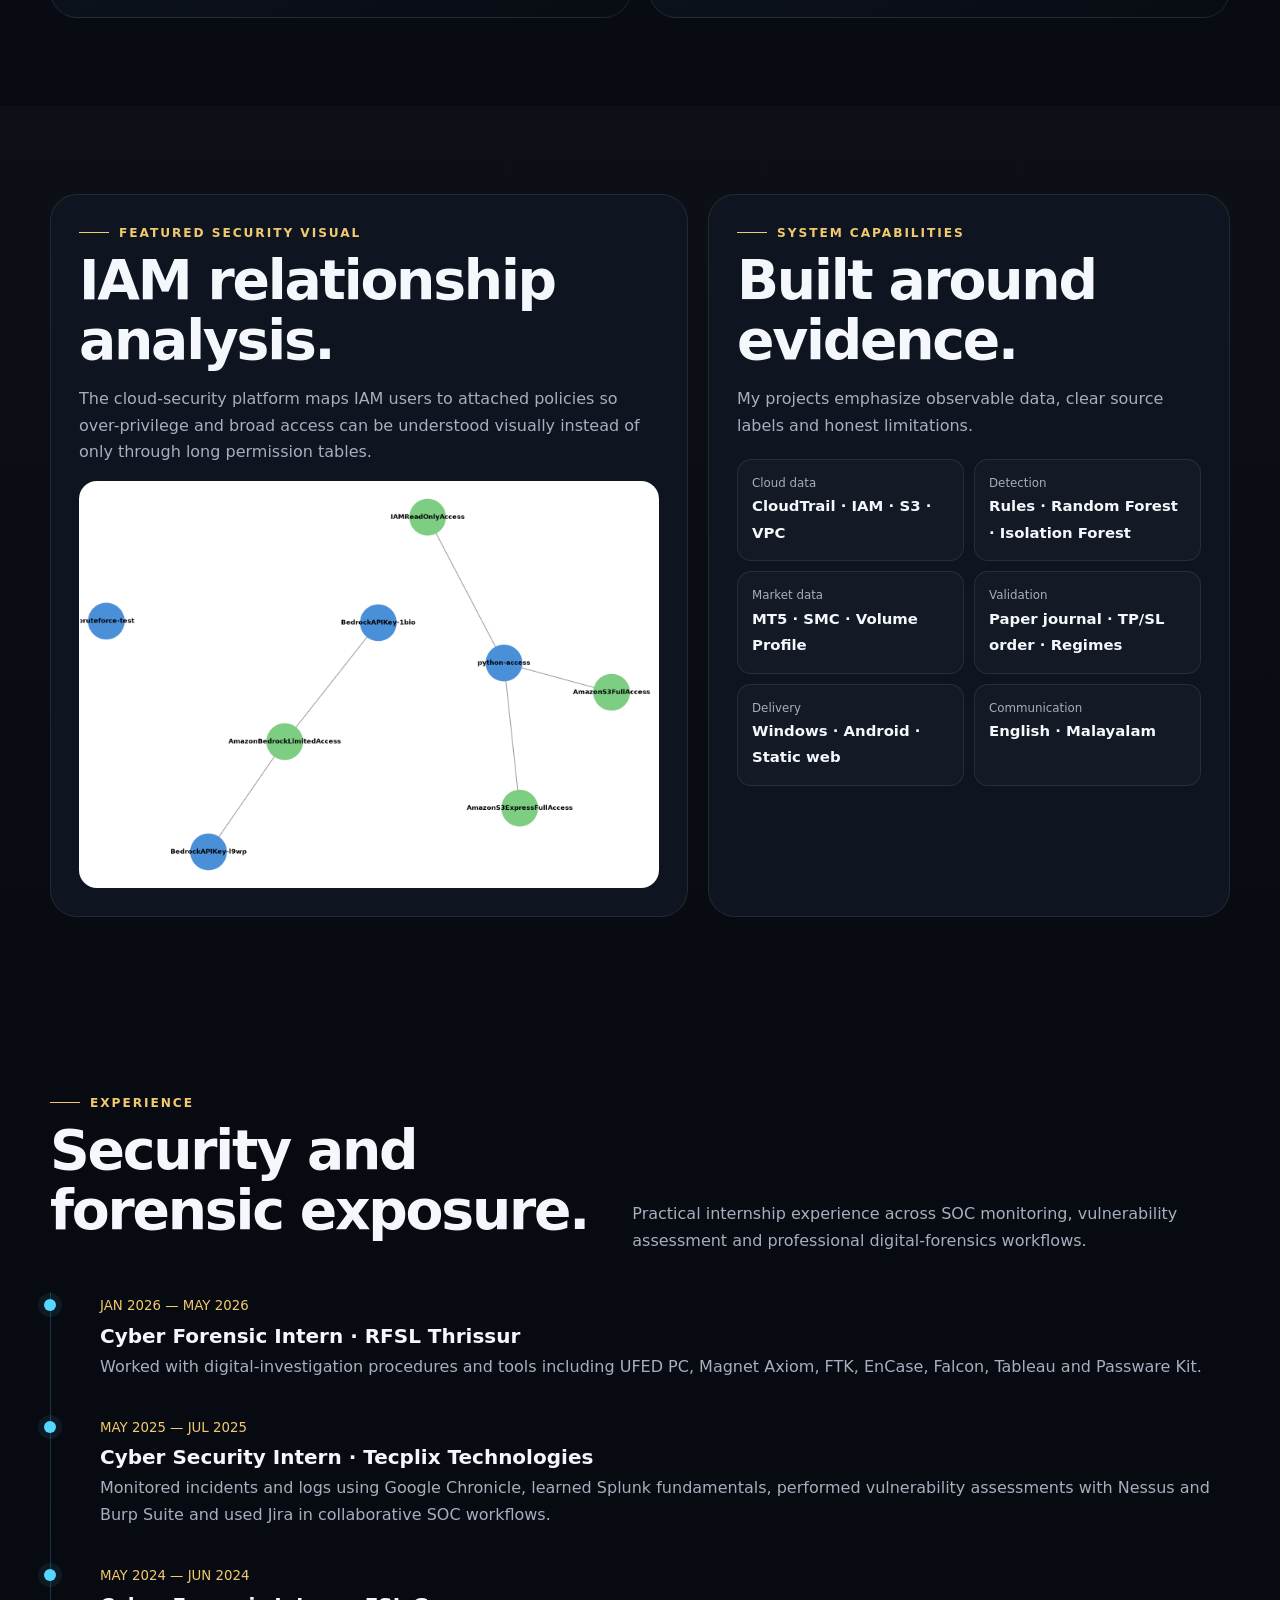
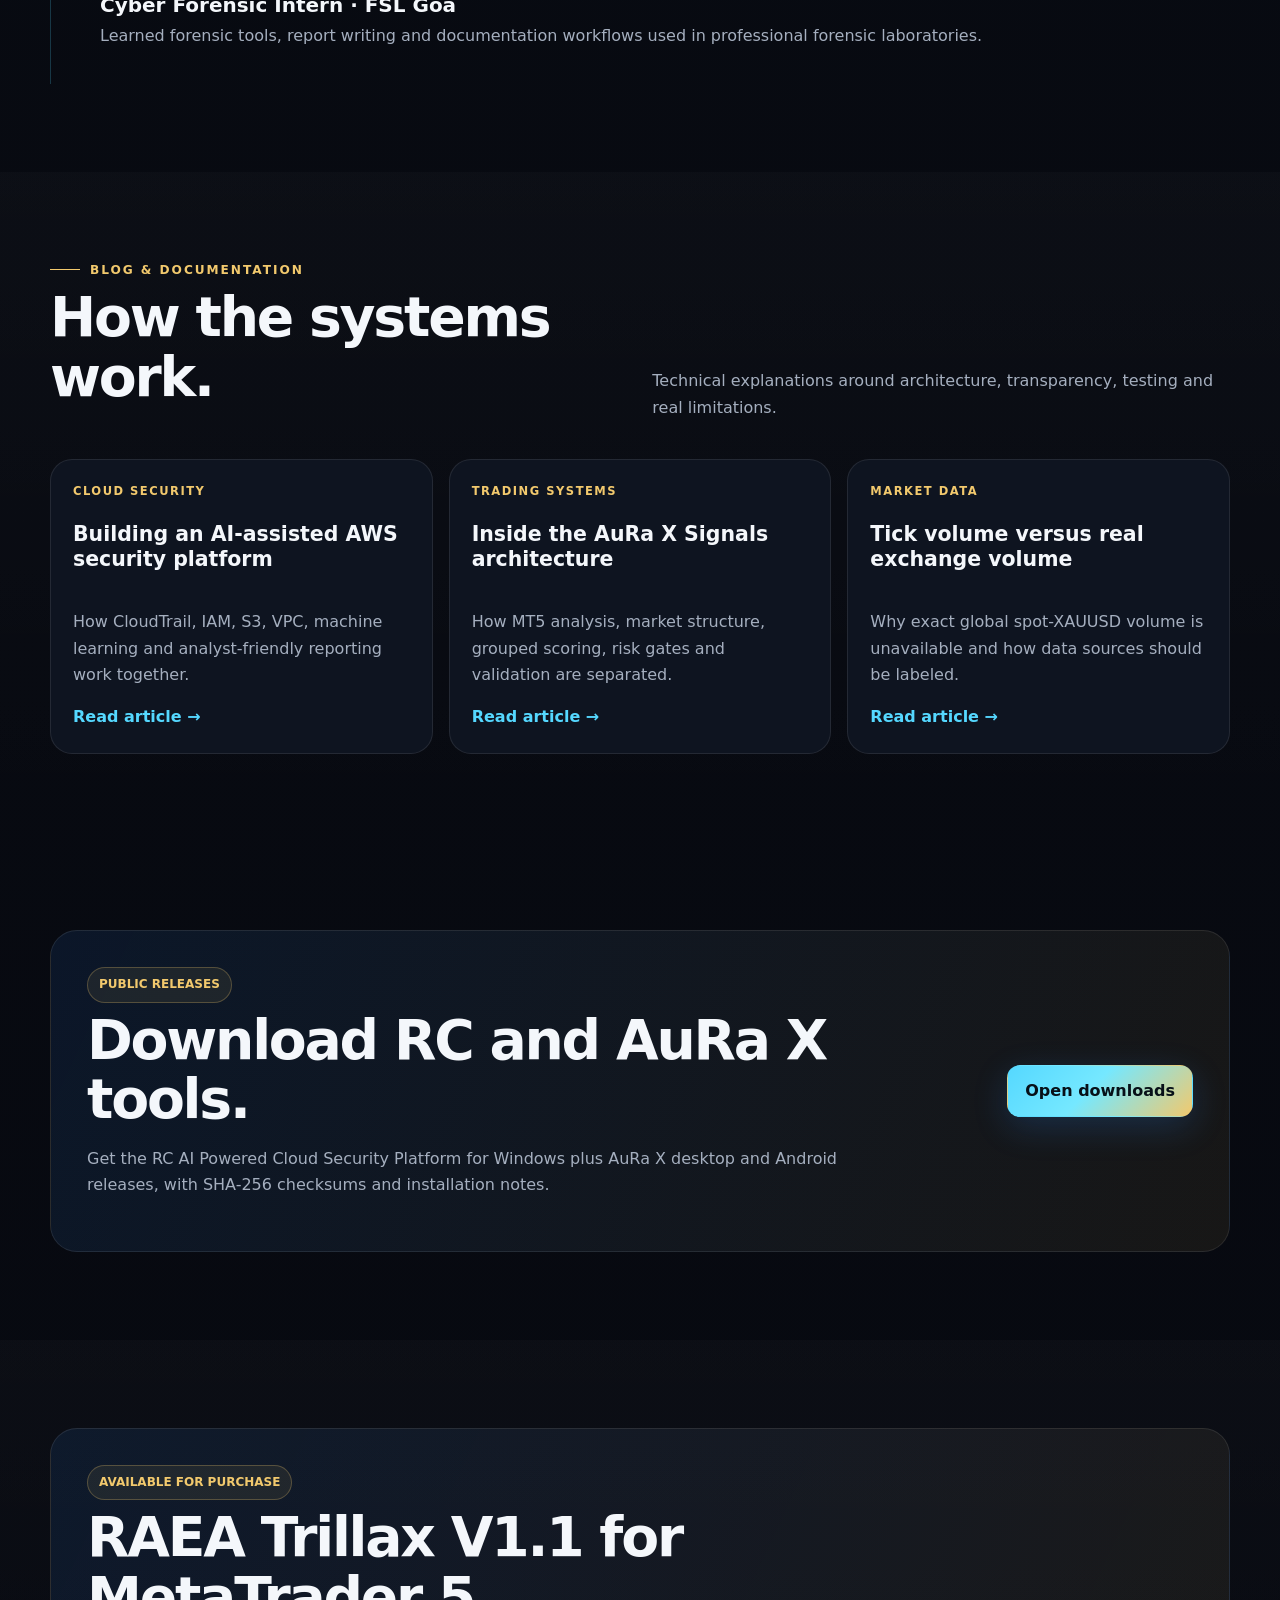
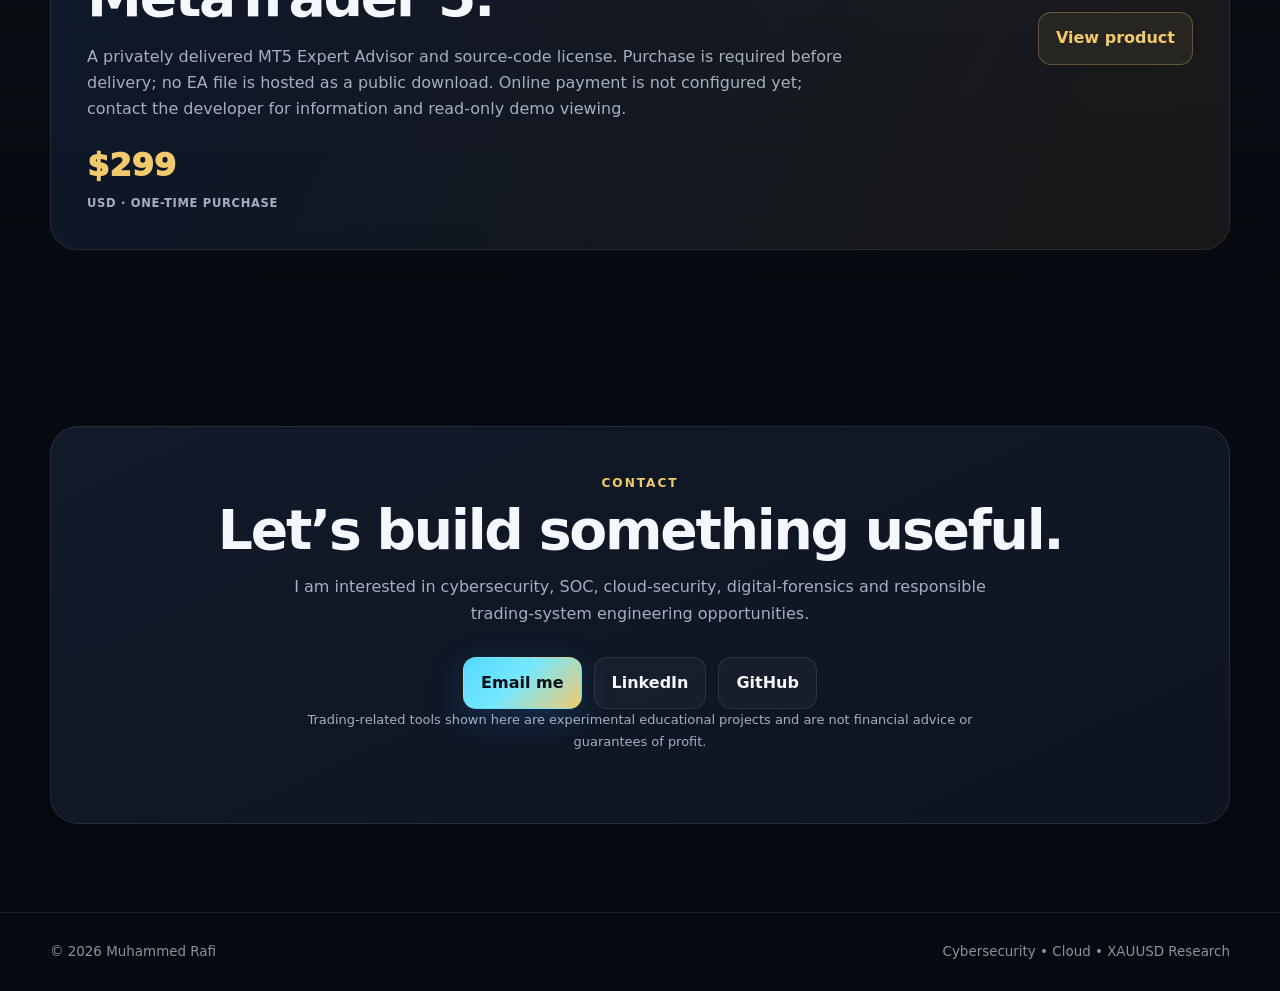
==== commit 7eed32e8: "Add files via upload" ====
--- a/index.html
+++ b/index.html
@@ -483,15 +483,14 @@
             <p>
               A privately delivered MT5 Expert Advisor and source-code license.
               Purchase is required before delivery; no EA file is hosted as a
-              public download.
+              public download. Online payment is not configured yet; contact the
+              developer for information and read-only demo viewing.
             </p>
             <div class="ea-price">
               $299 <small>USD · one-time purchase</small>
             </div>
           </div>
-          <a class="btn btn-gold" href="products/raea-trillax-v1.1.html"
-            >View product</a
-          >
+          <a class="btn btn-gold" href="raea-trillax-v1.1.html">View product</a>
         </div>
       </section>
       <section class="section" id="contact">
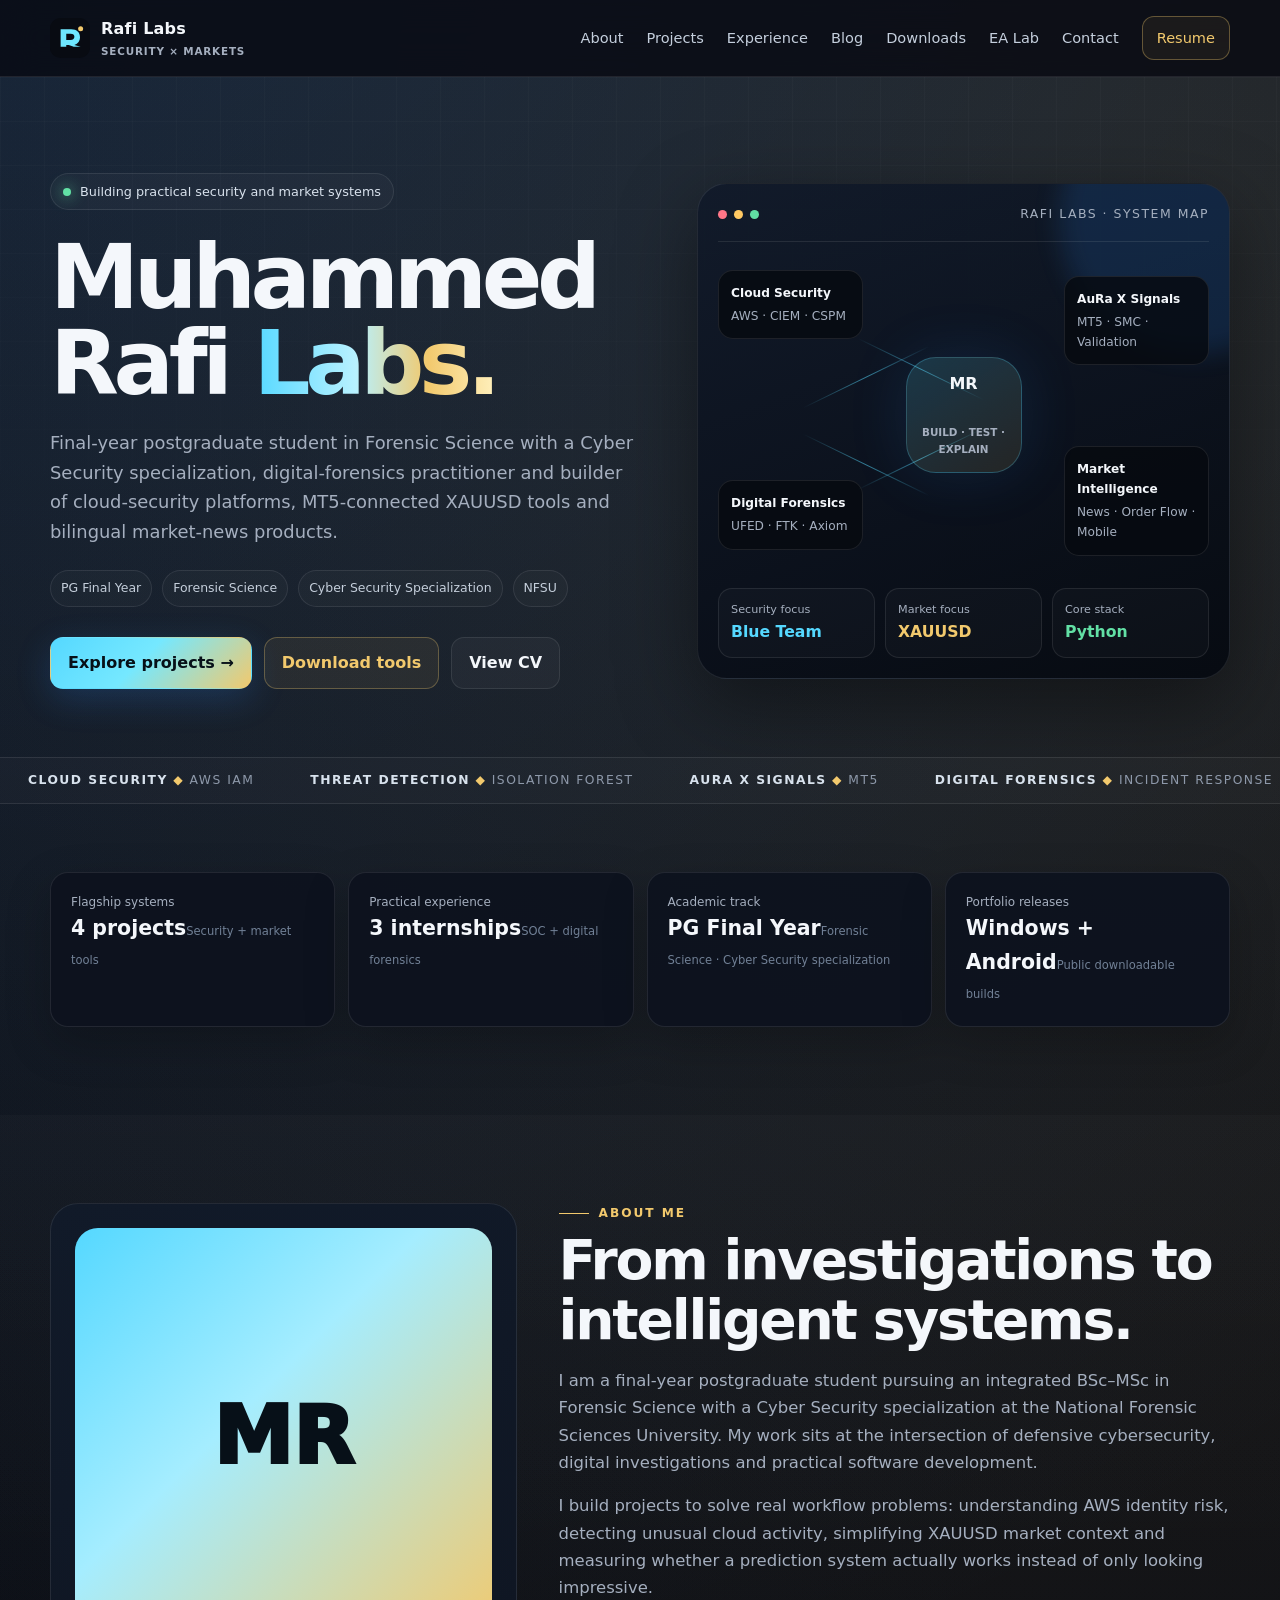
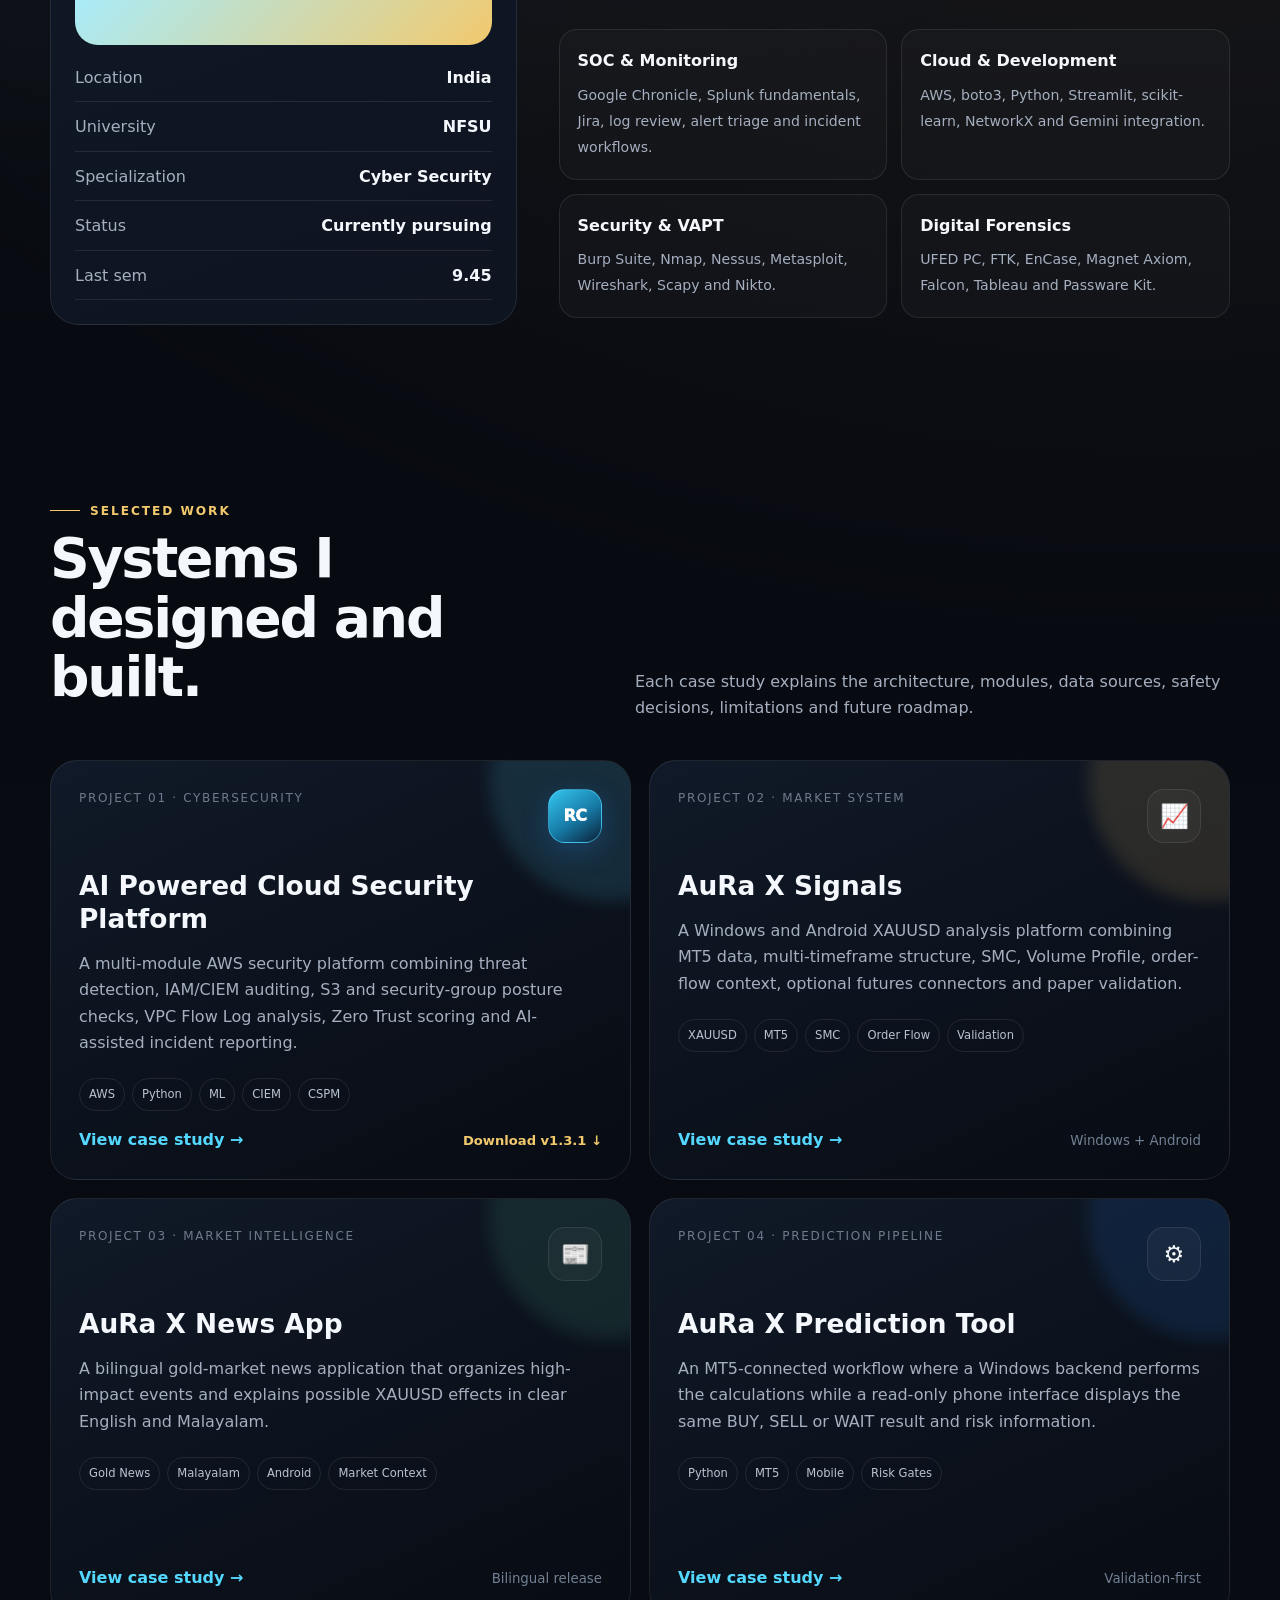
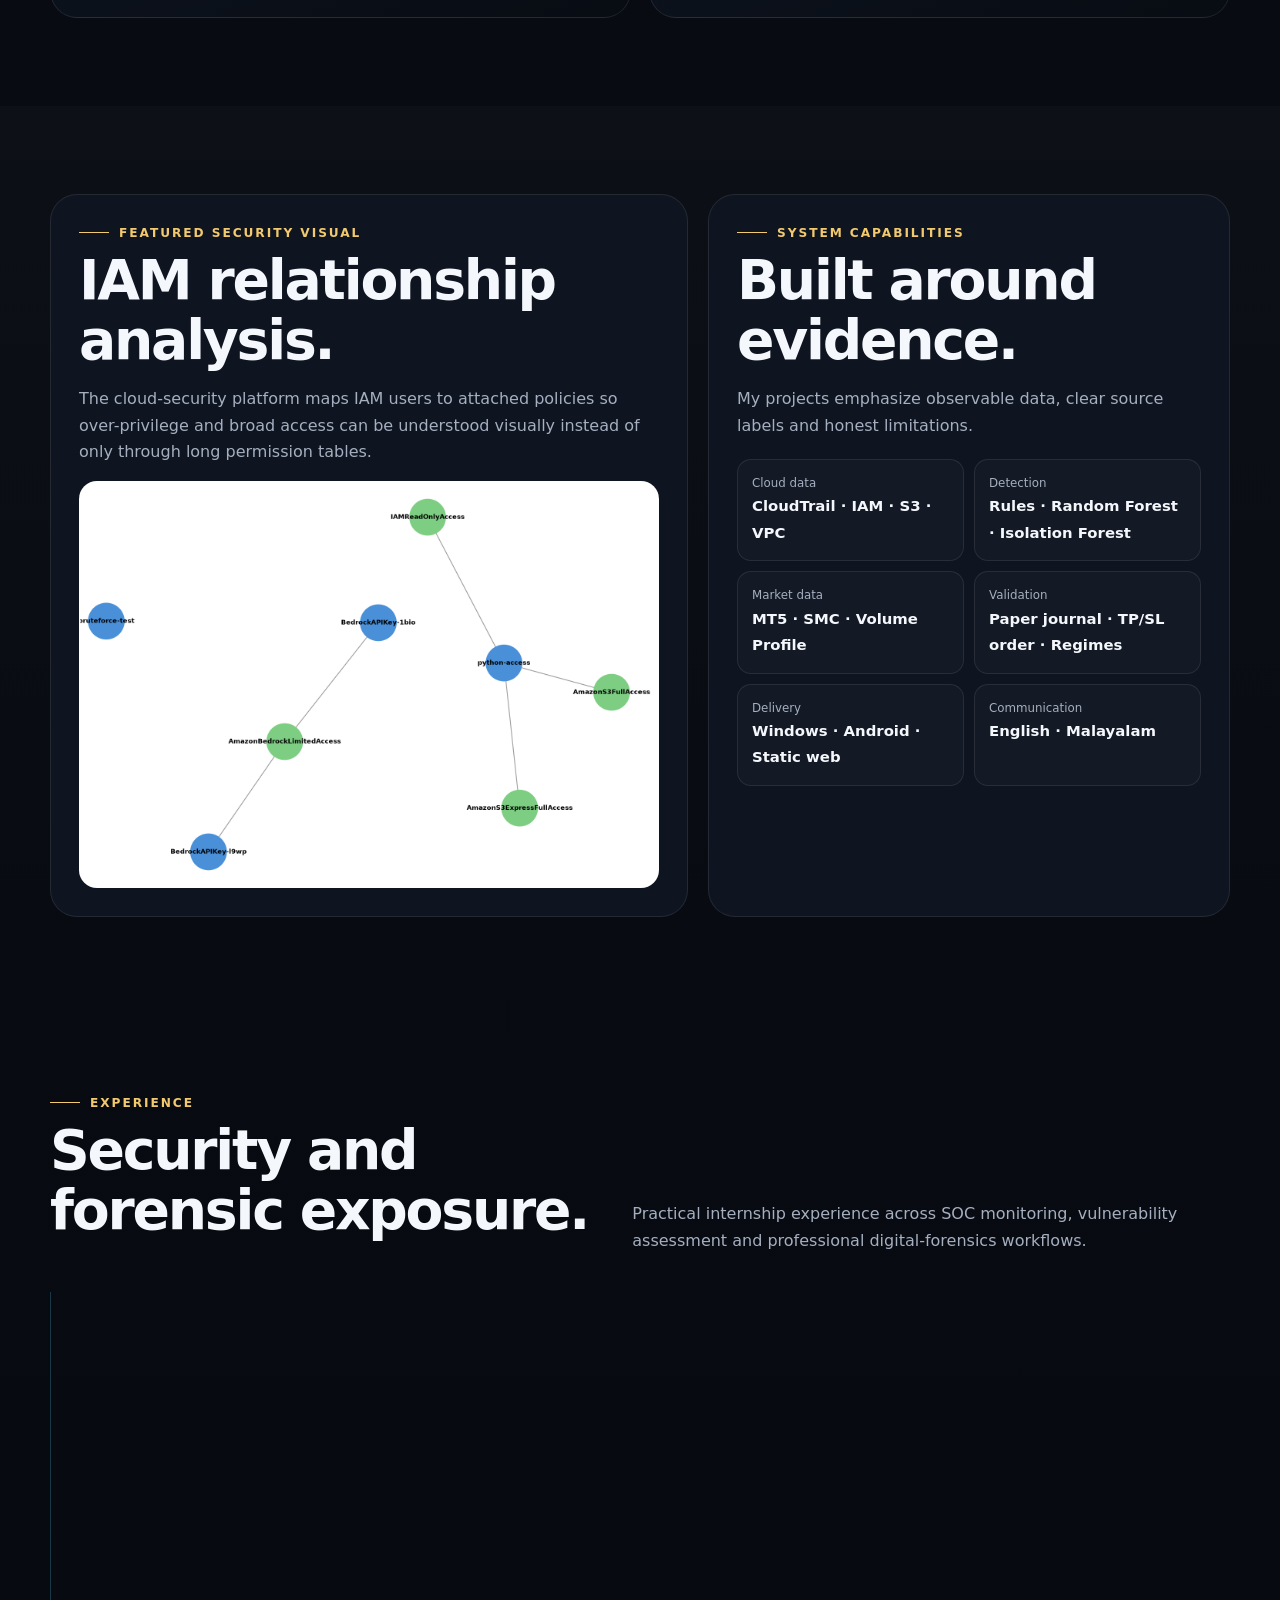
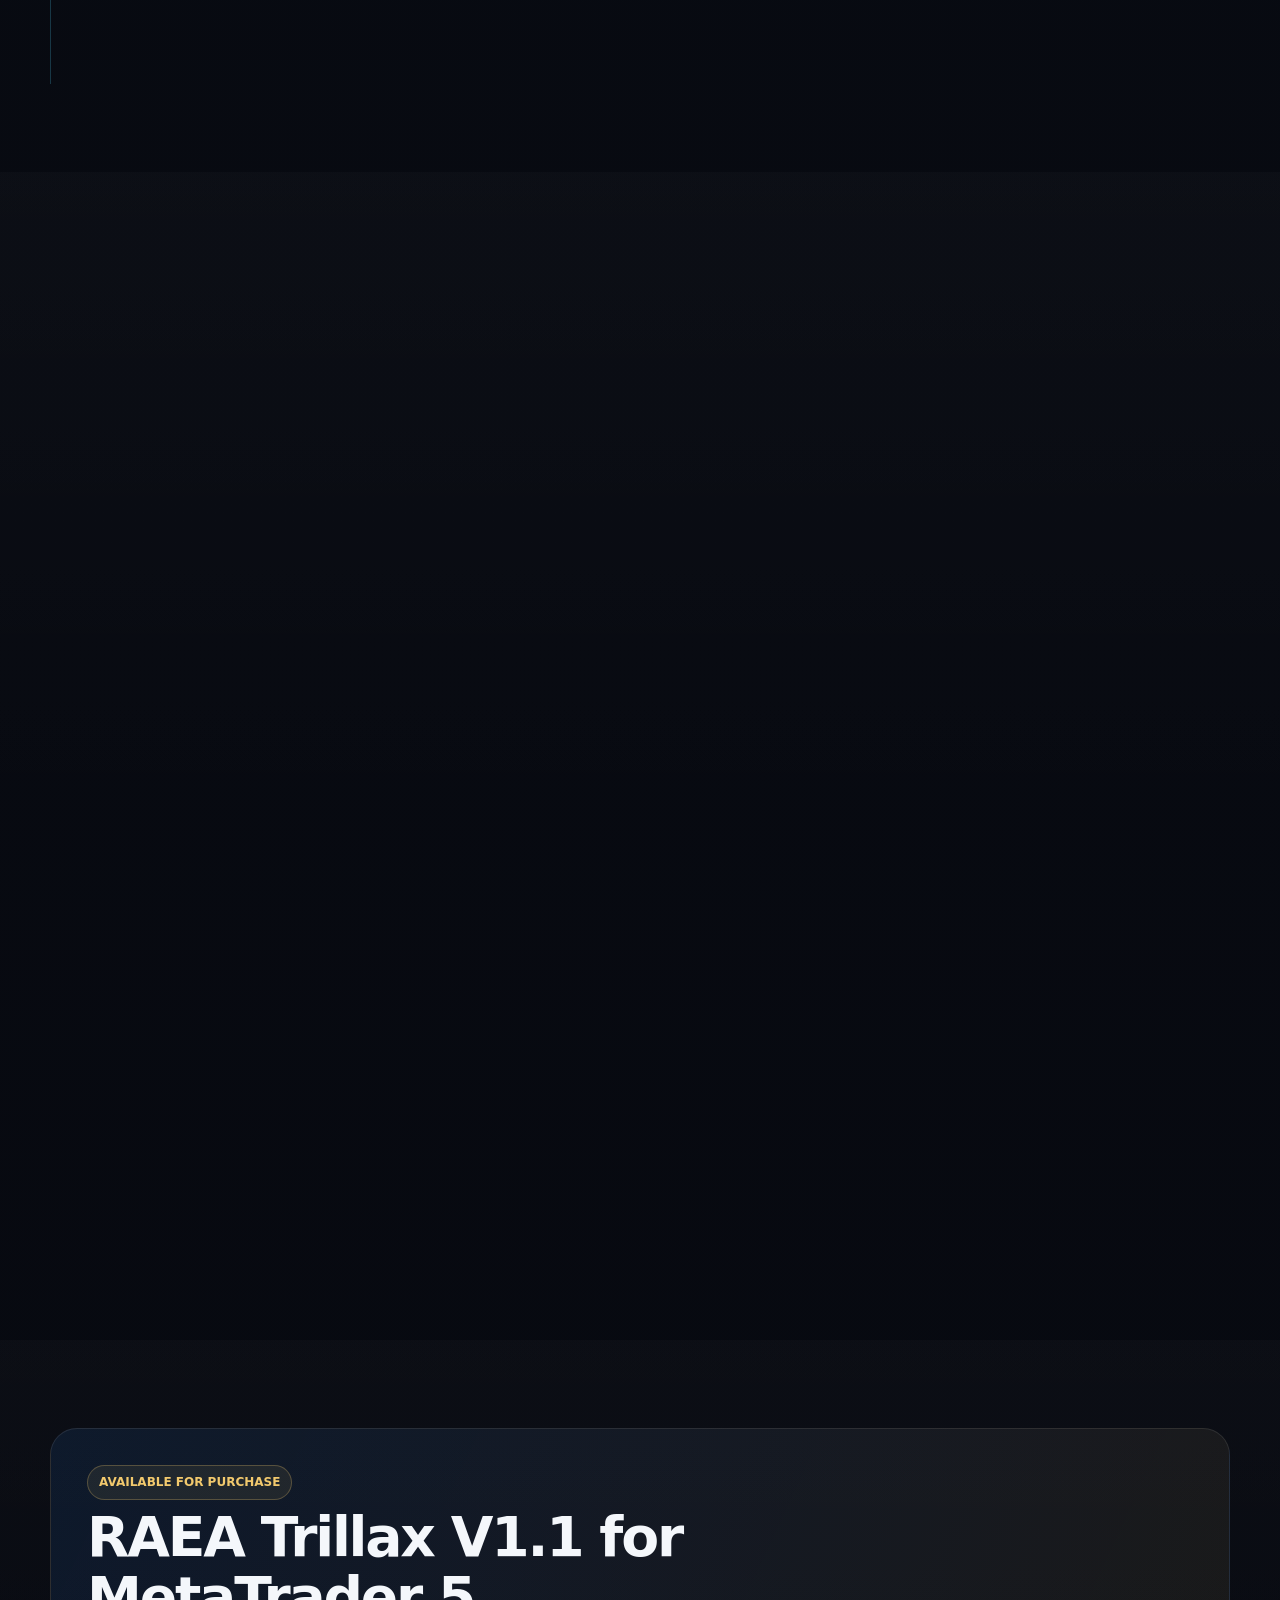
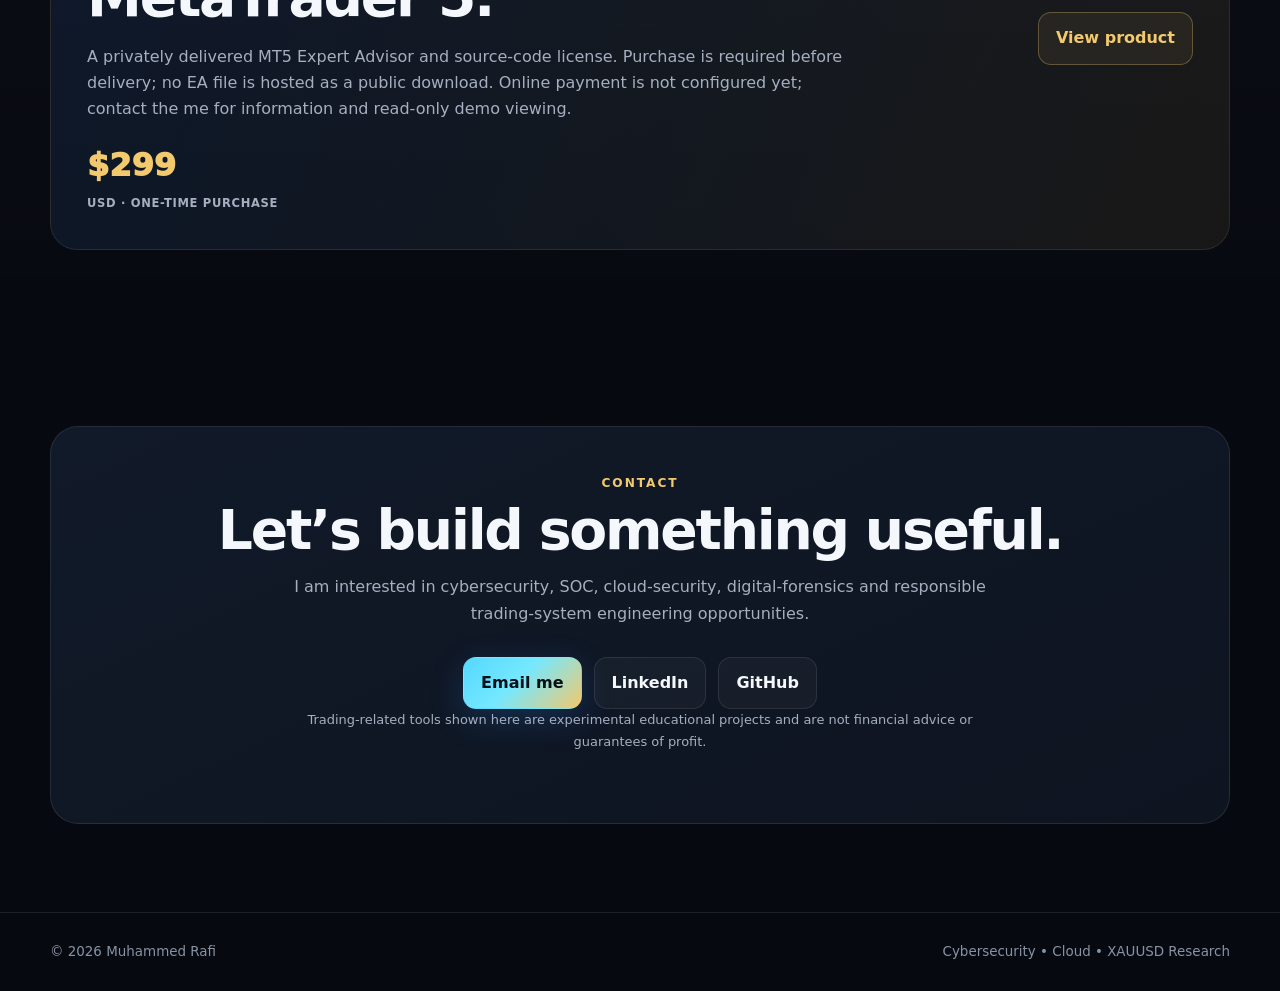
==== commit 79ced7db: "Add files via upload" ====
--- a/index.html
+++ b/index.html
@@ -484,7 +484,7 @@
               A privately delivered MT5 Expert Advisor and source-code license.
               Purchase is required before delivery; no EA file is hosted as a
               public download. Online payment is not configured yet; contact the
-              developer for information and read-only demo viewing.
+              me for information and read-only demo viewing.
             </p>
             <div class="ea-price">
               $299 <small>USD · one-time purchase</small>
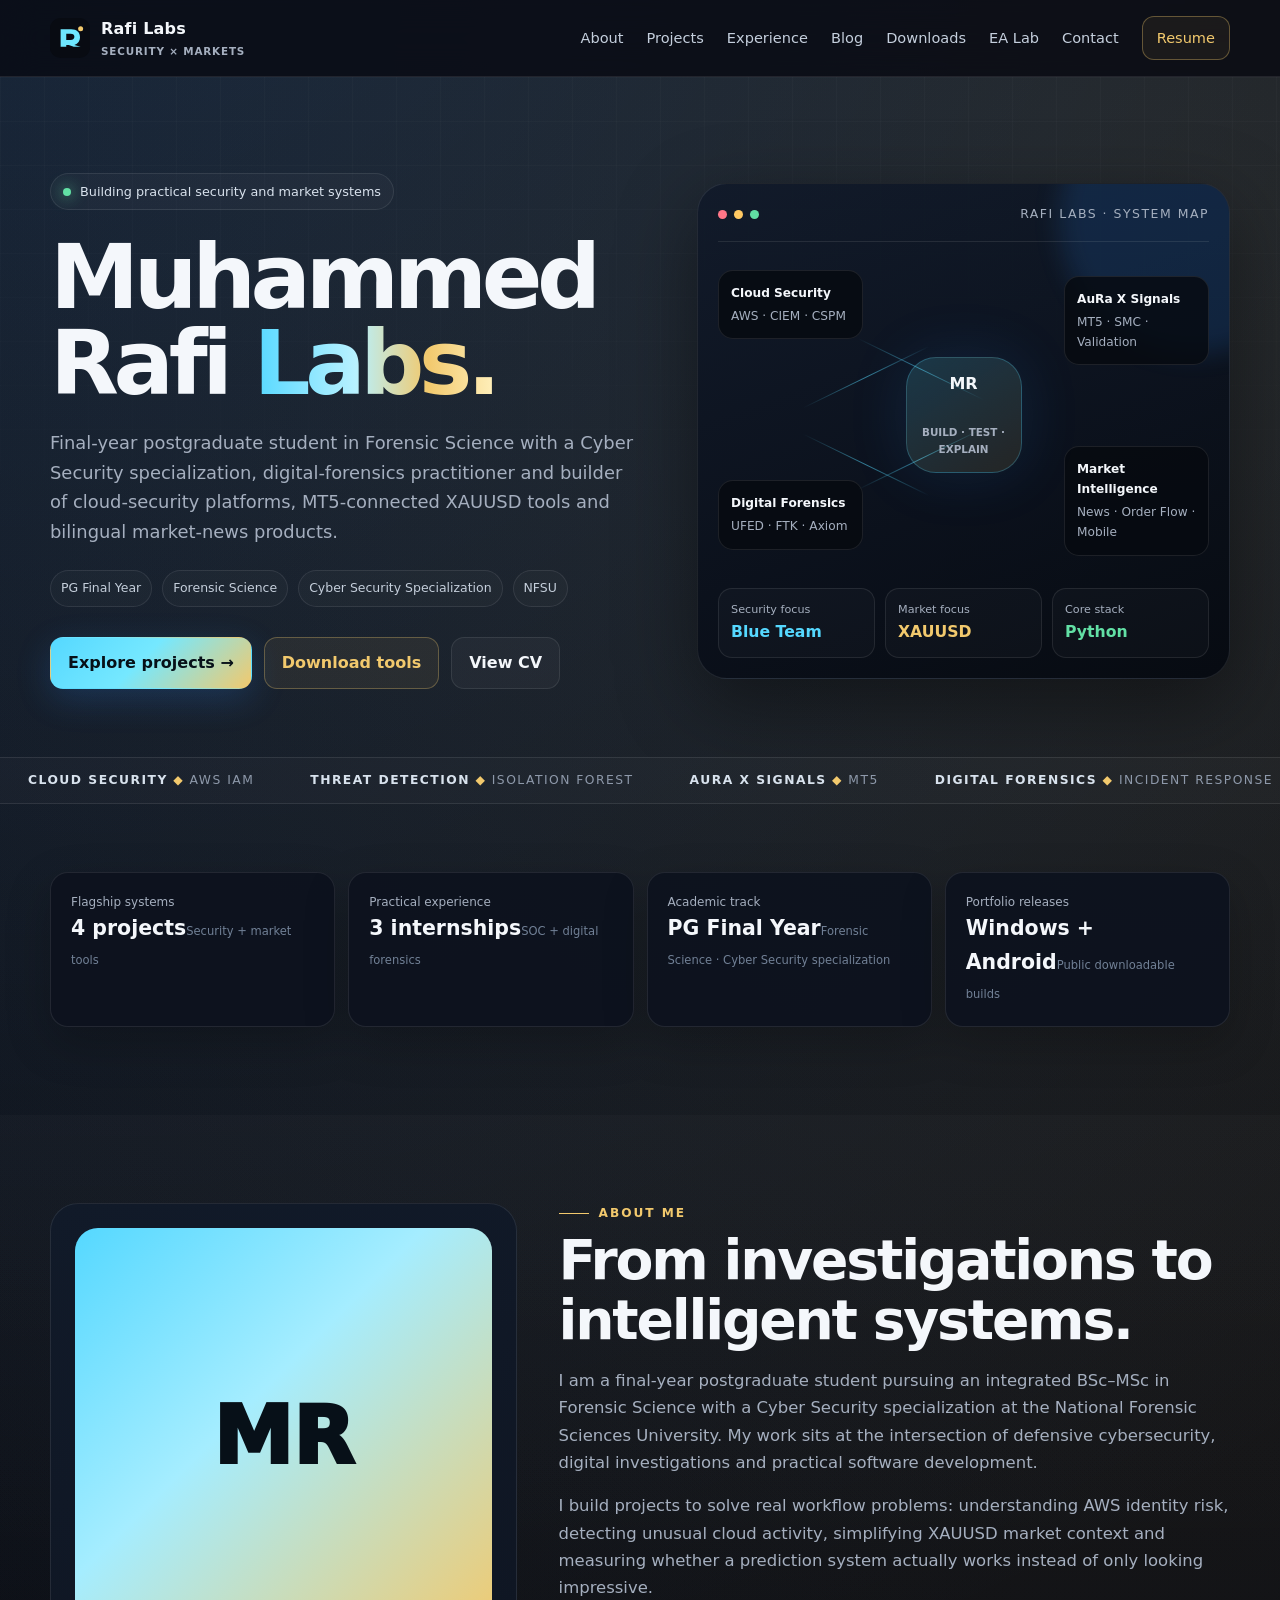
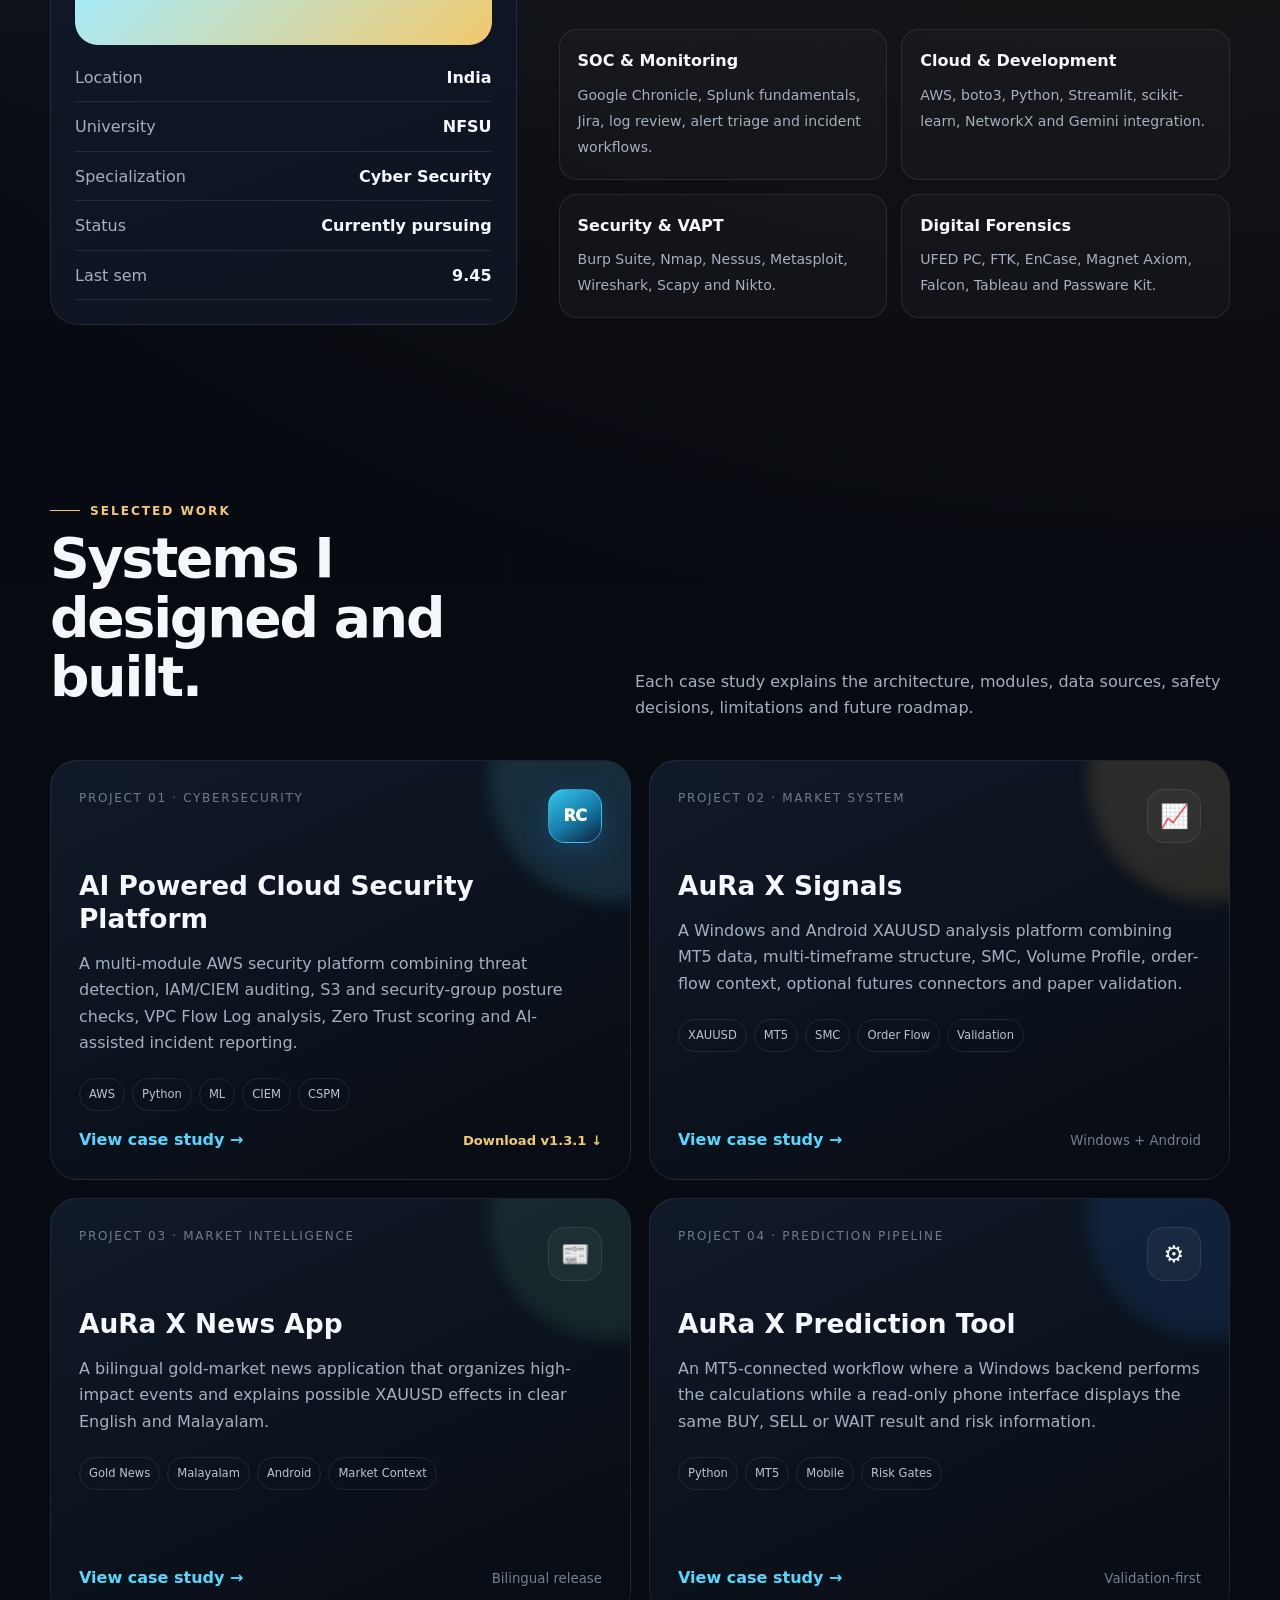
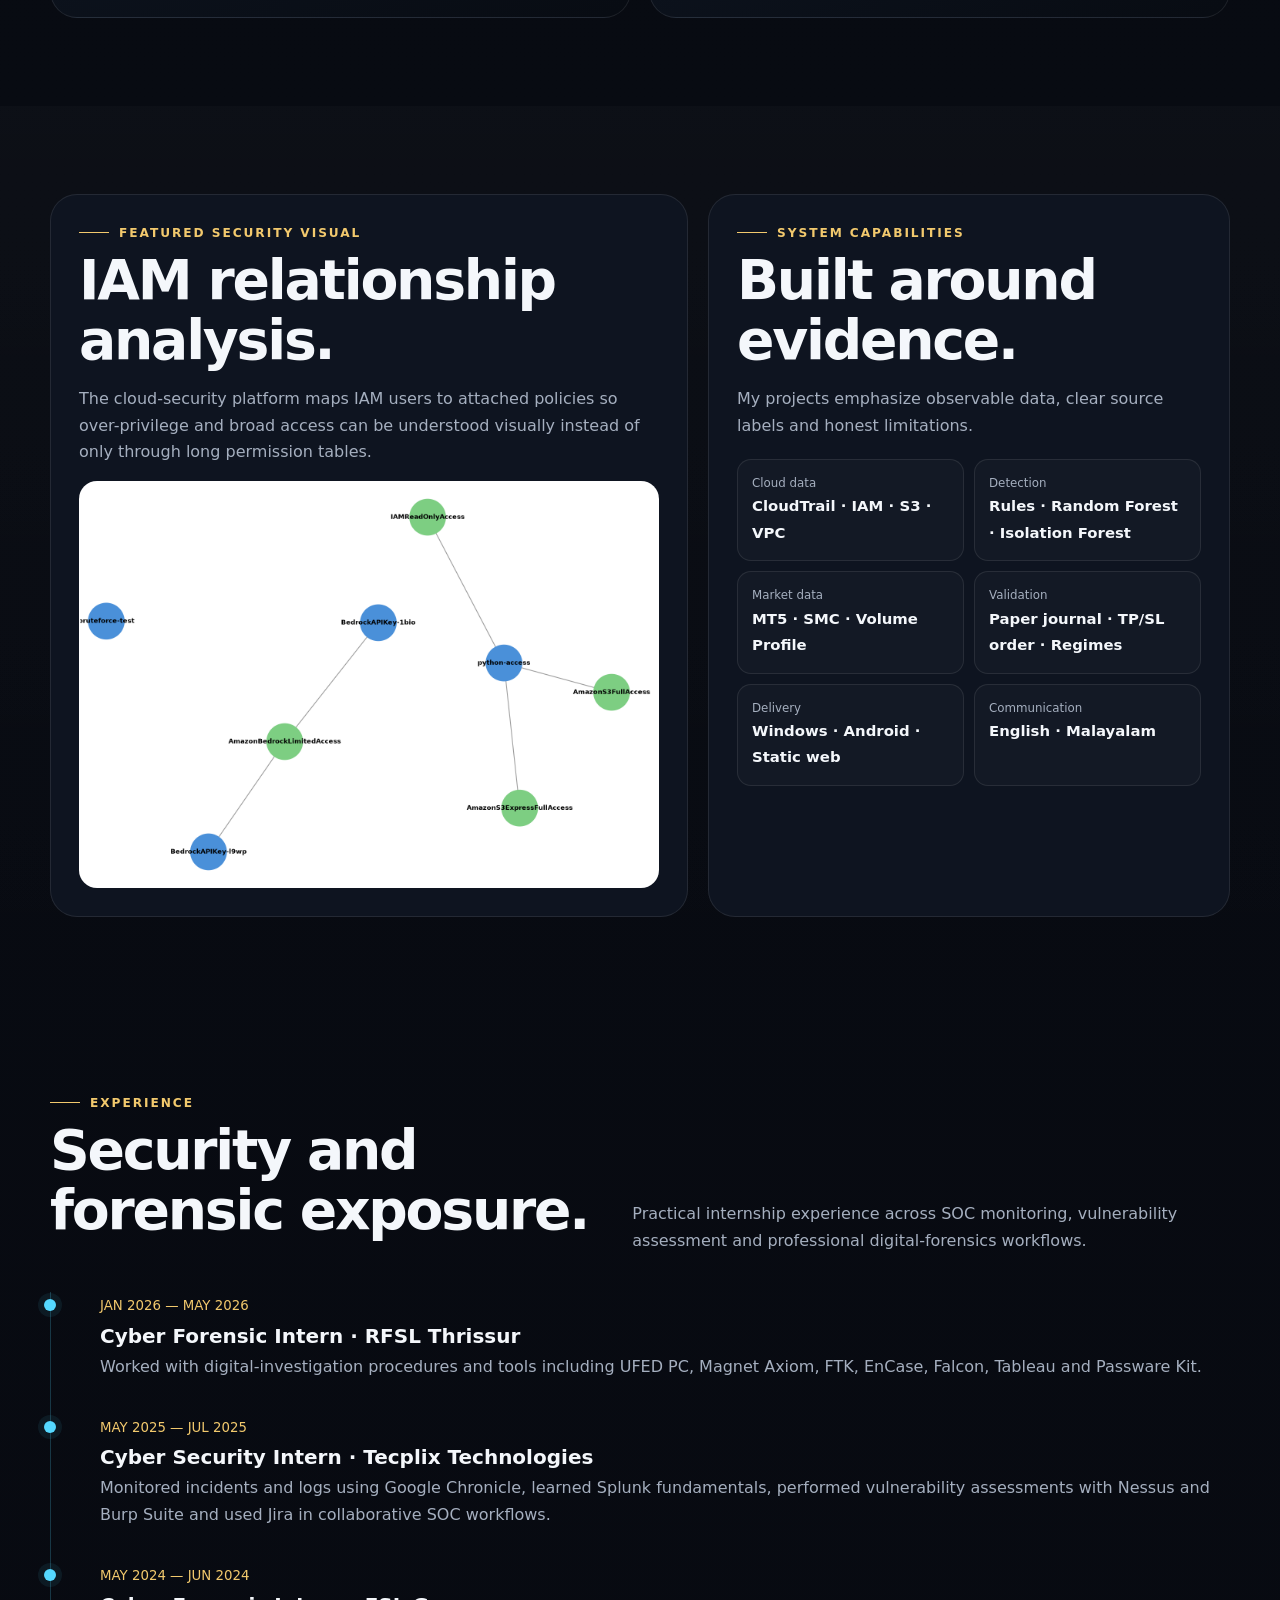
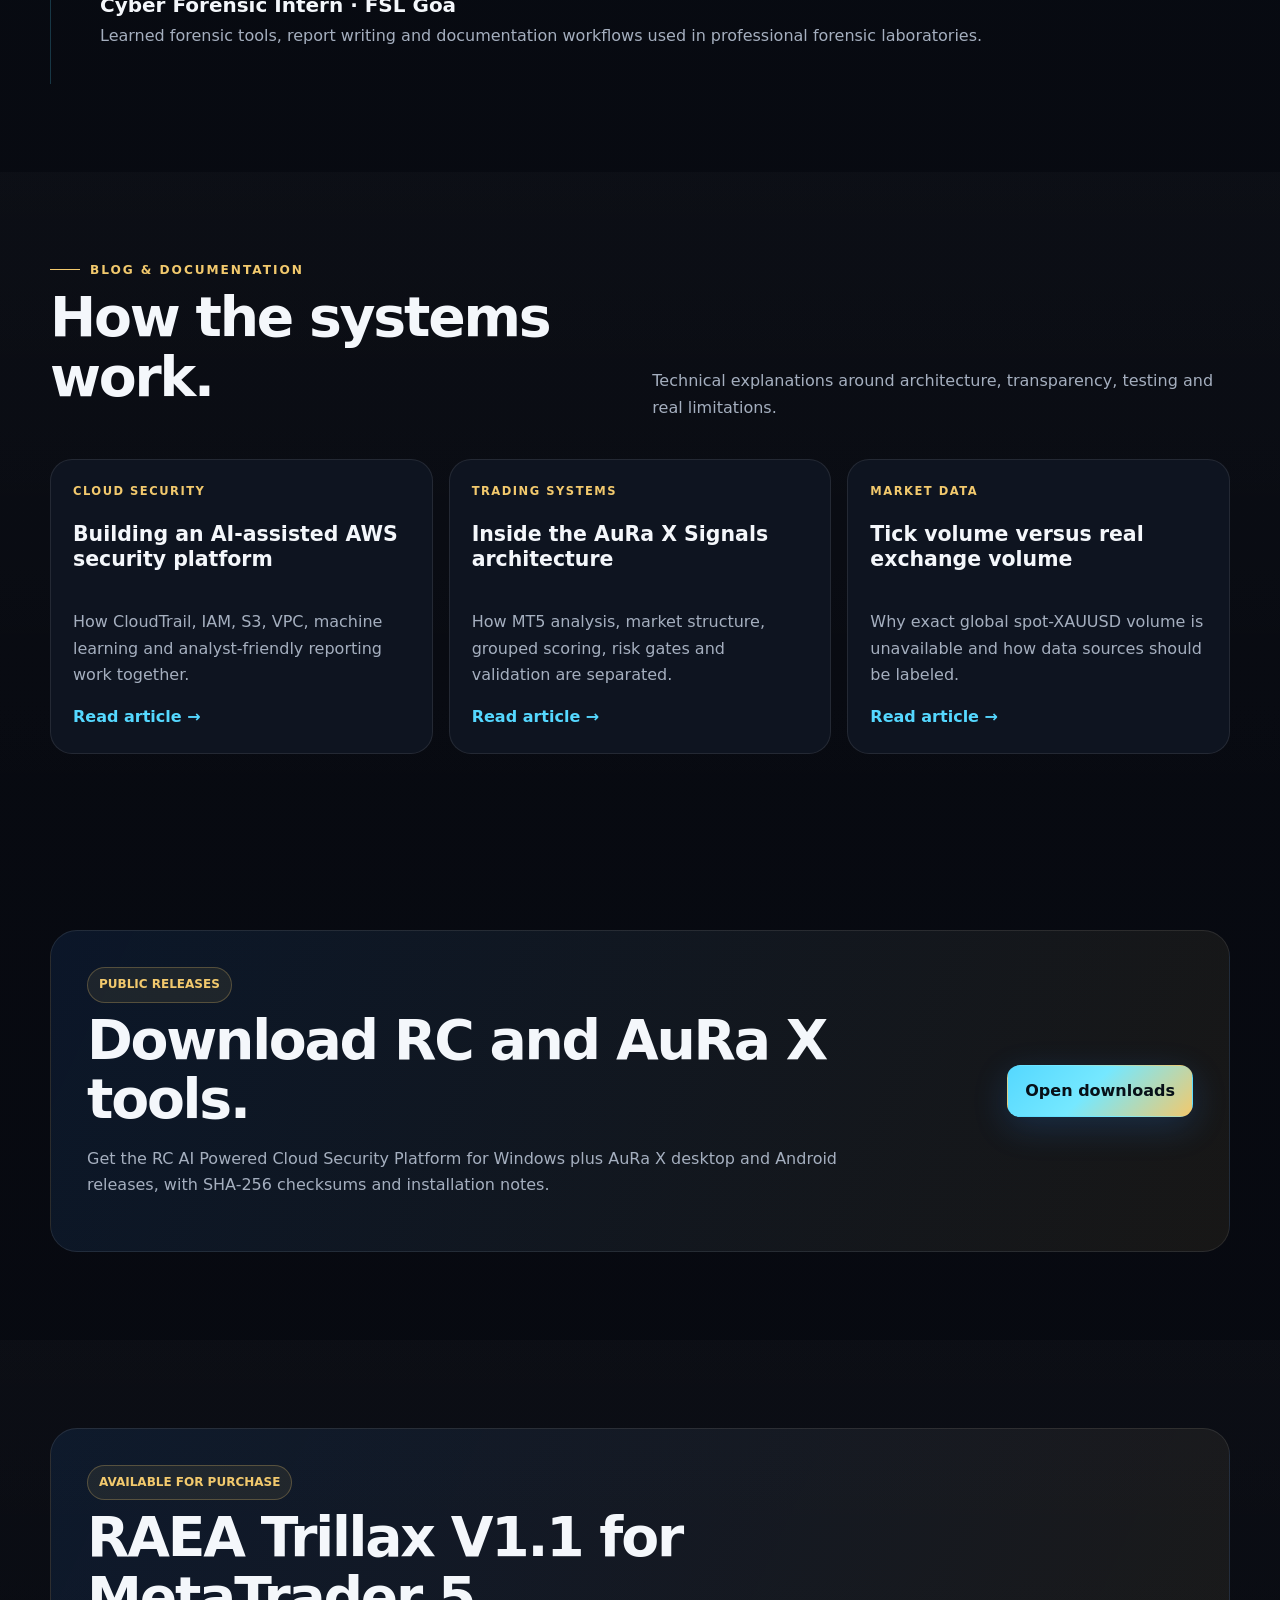
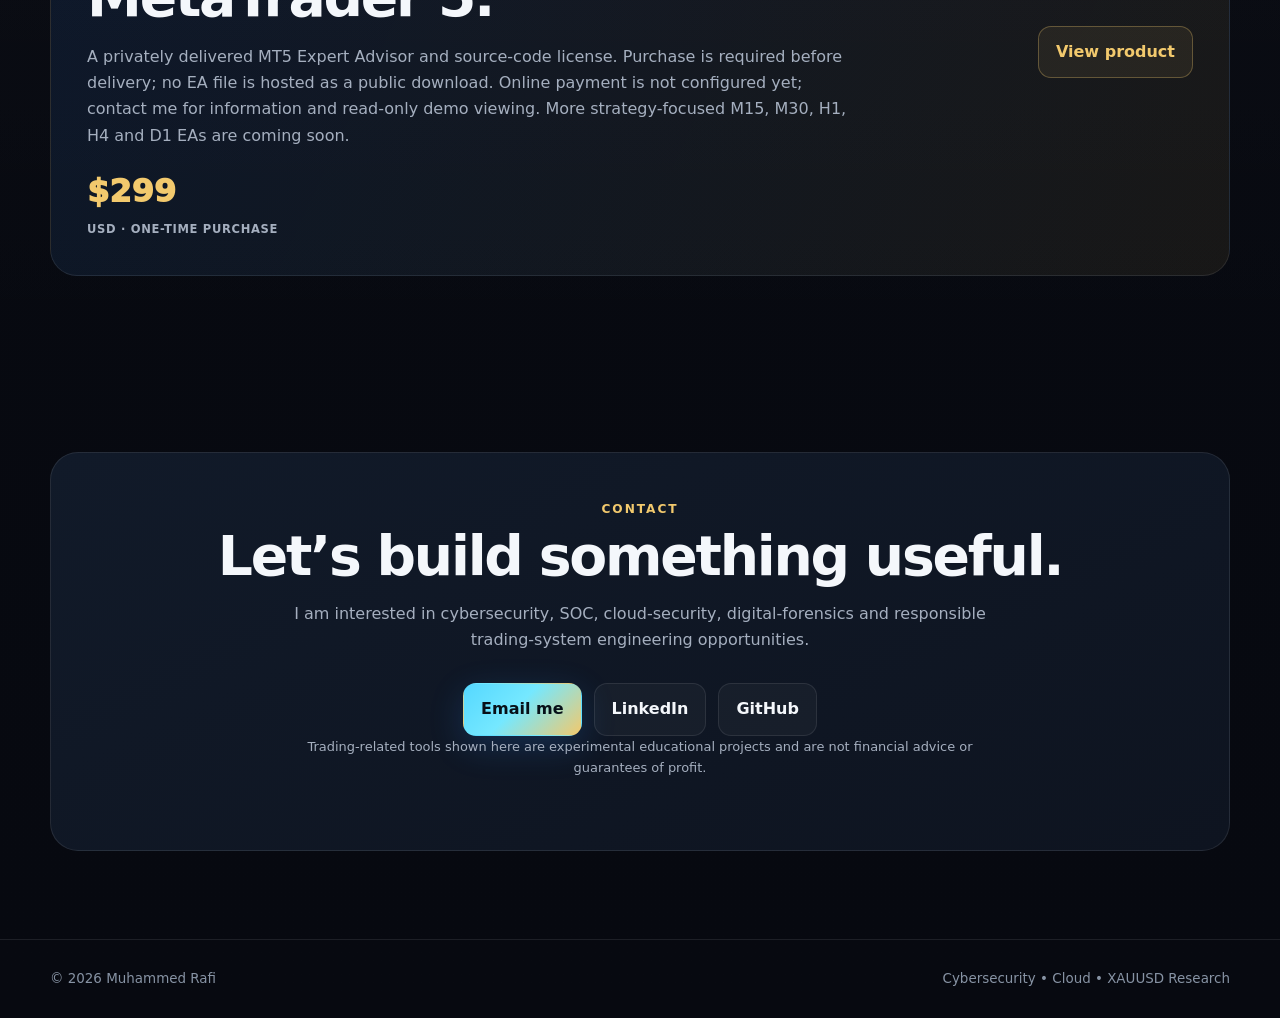
==== commit 5d2e2475: "Add files via upload" ====
--- a/index.html
+++ b/index.html
@@ -483,8 +483,9 @@
             <p>
               A privately delivered MT5 Expert Advisor and source-code license.
               Purchase is required before delivery; no EA file is hosted as a
-              public download. Online payment is not configured yet; contact the
-              me for information and read-only demo viewing.
+              public download. Online payment is not configured yet; contact me
+              for information and read-only demo viewing. More strategy-focused
+              M15, M30, H1, H4 and D1 EAs are coming soon.
             </p>
             <div class="ea-price">
               $299 <small>USD · one-time purchase</small>
